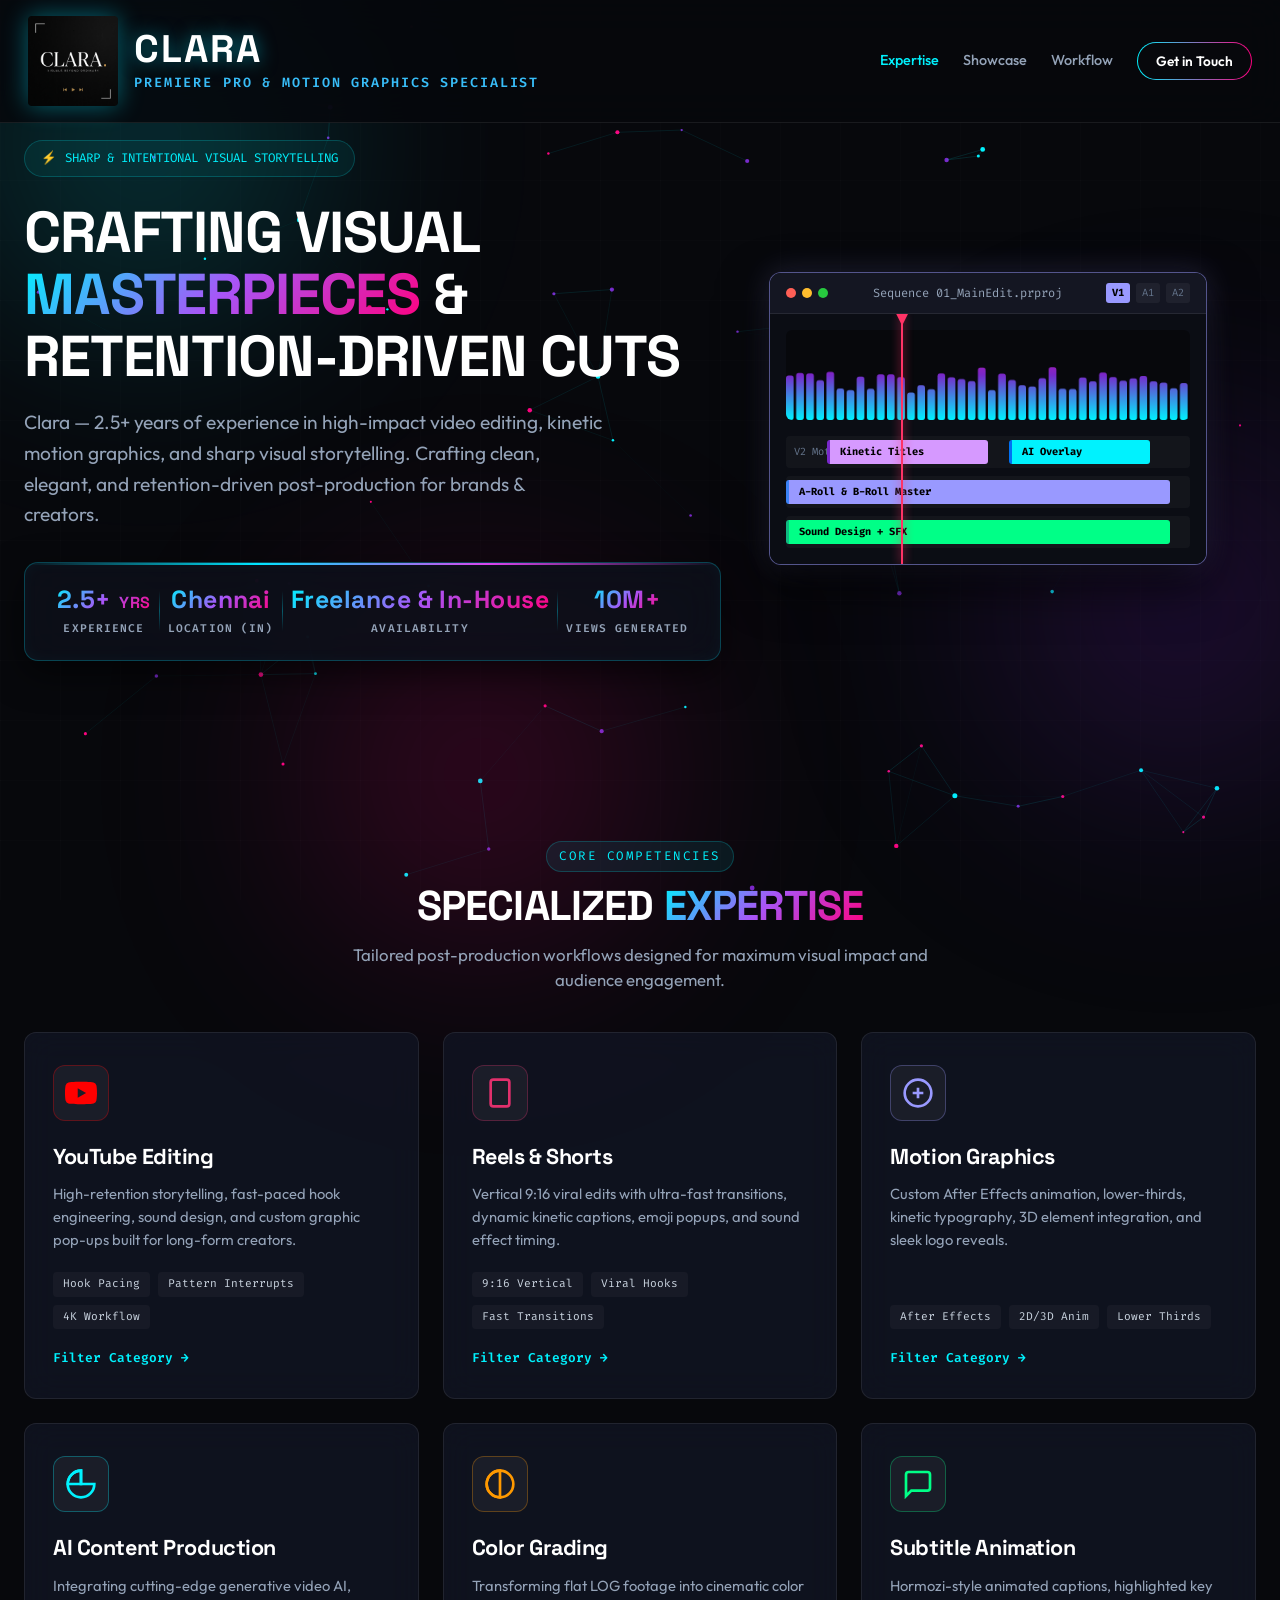
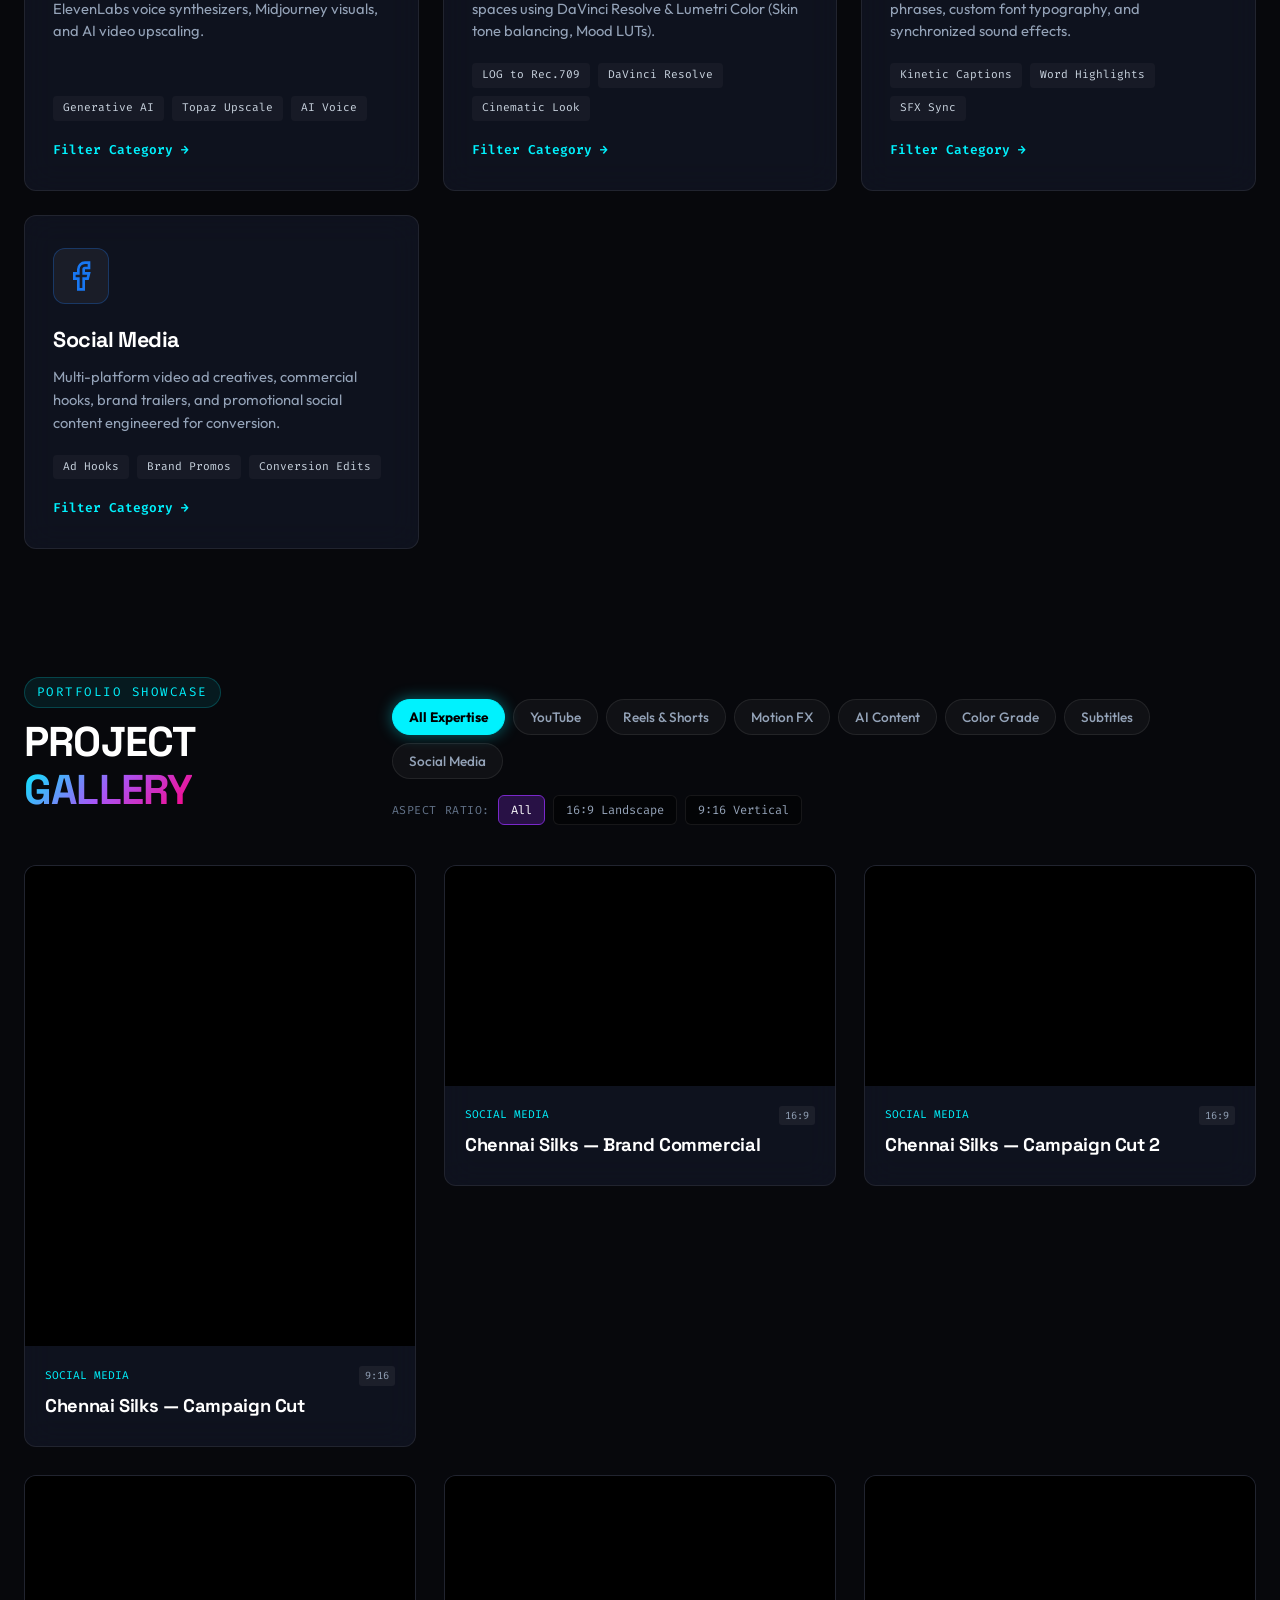
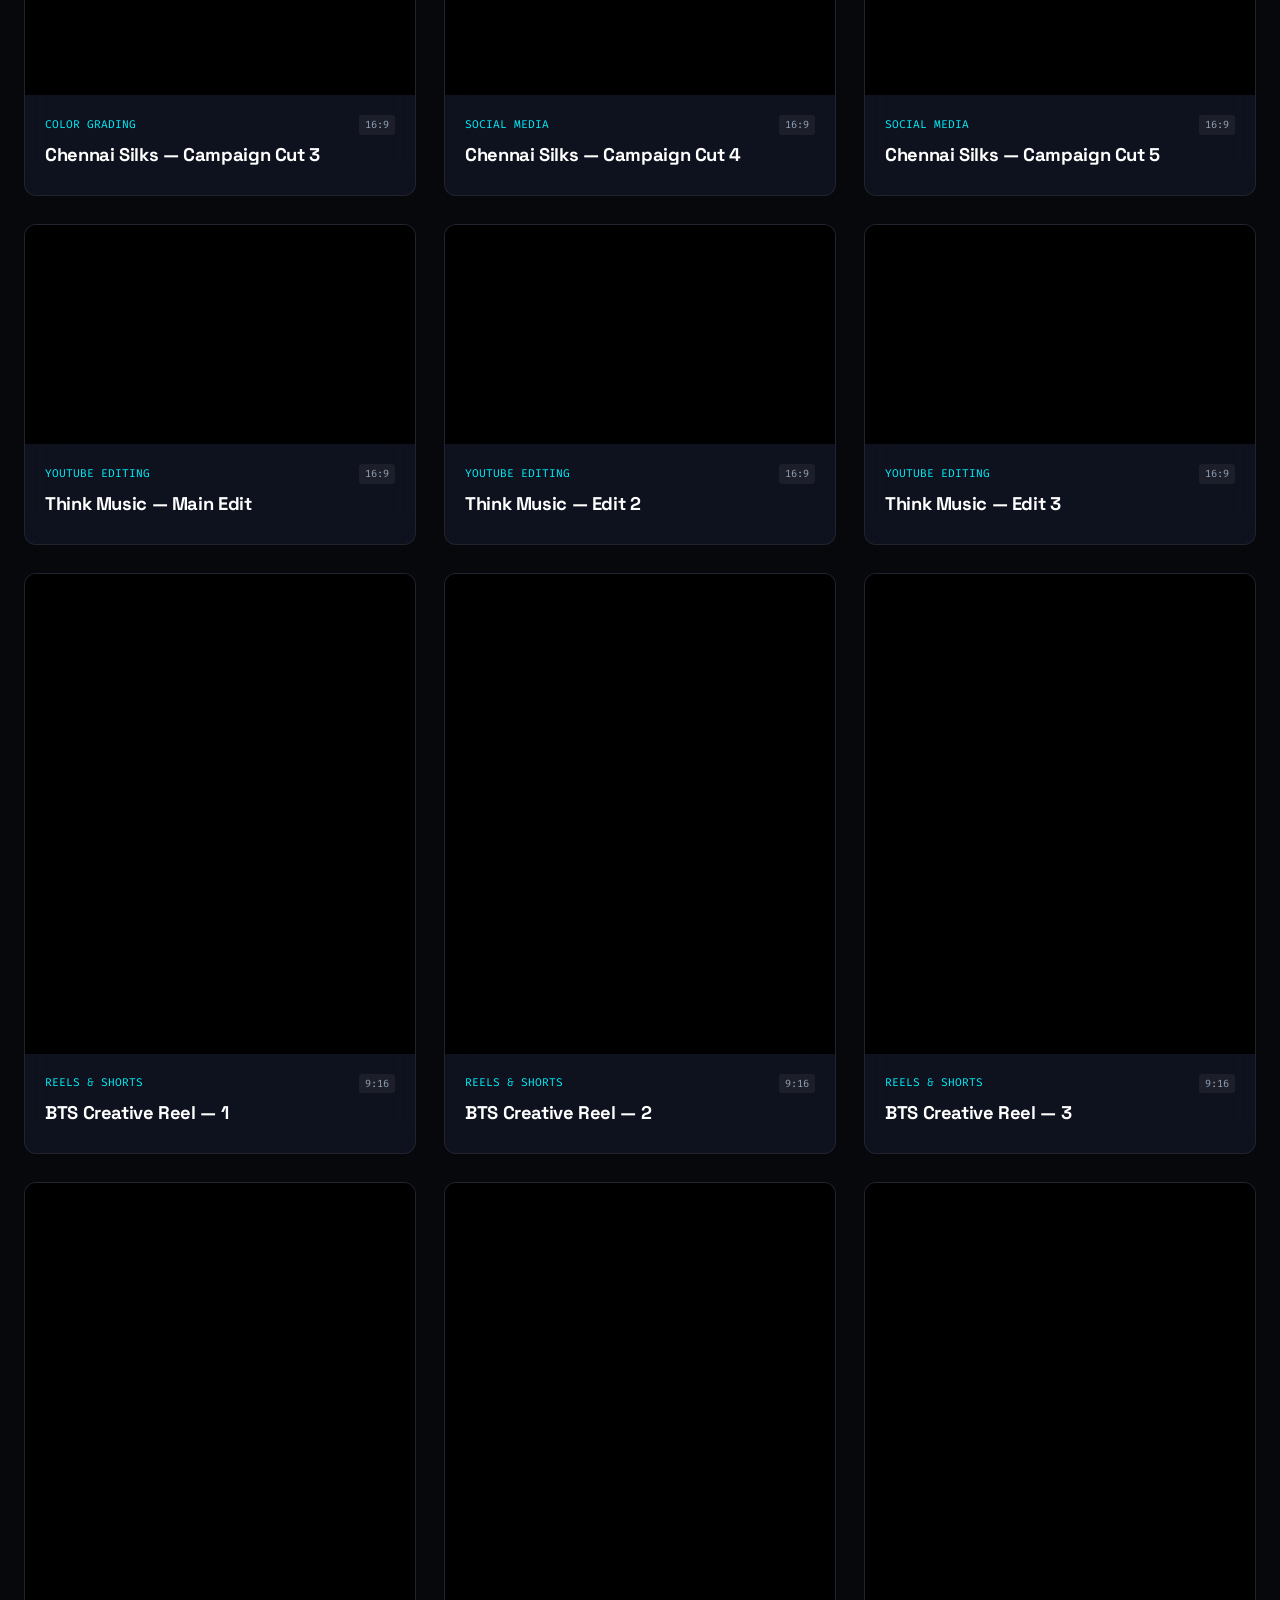
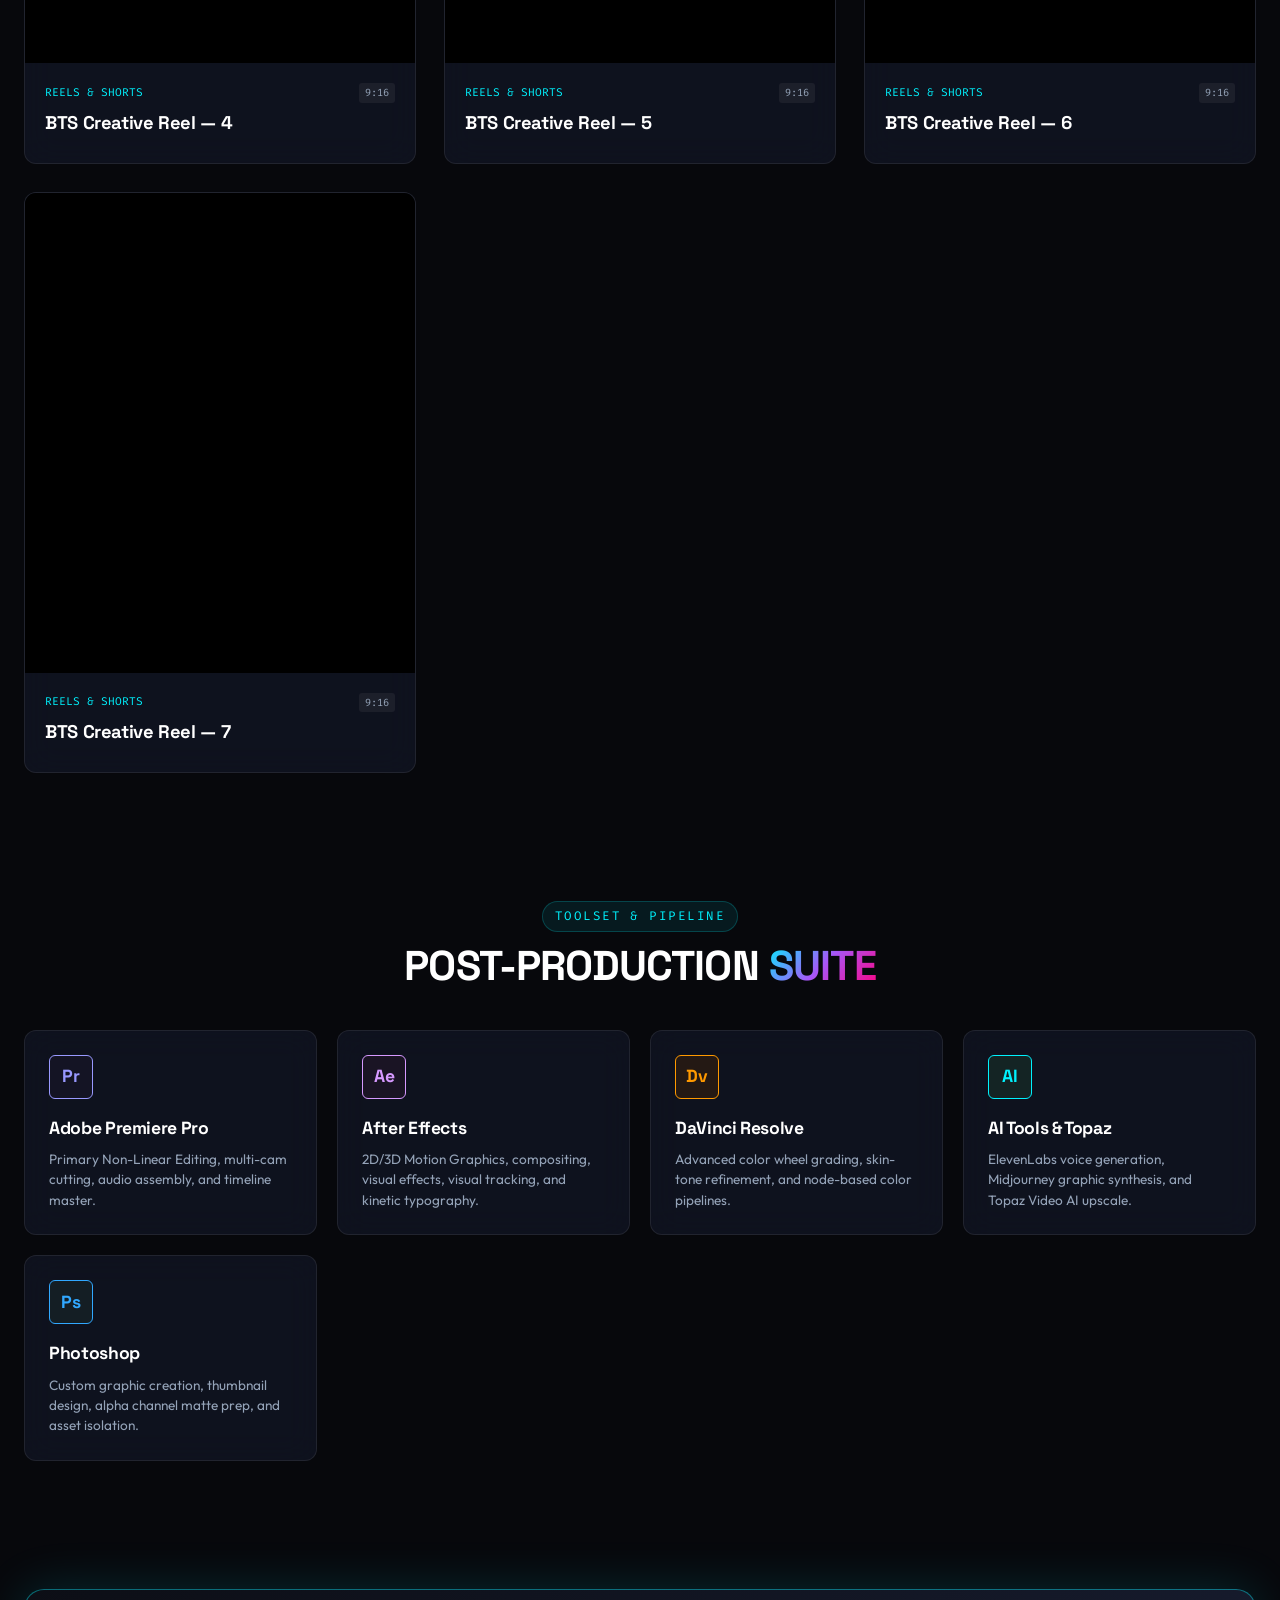
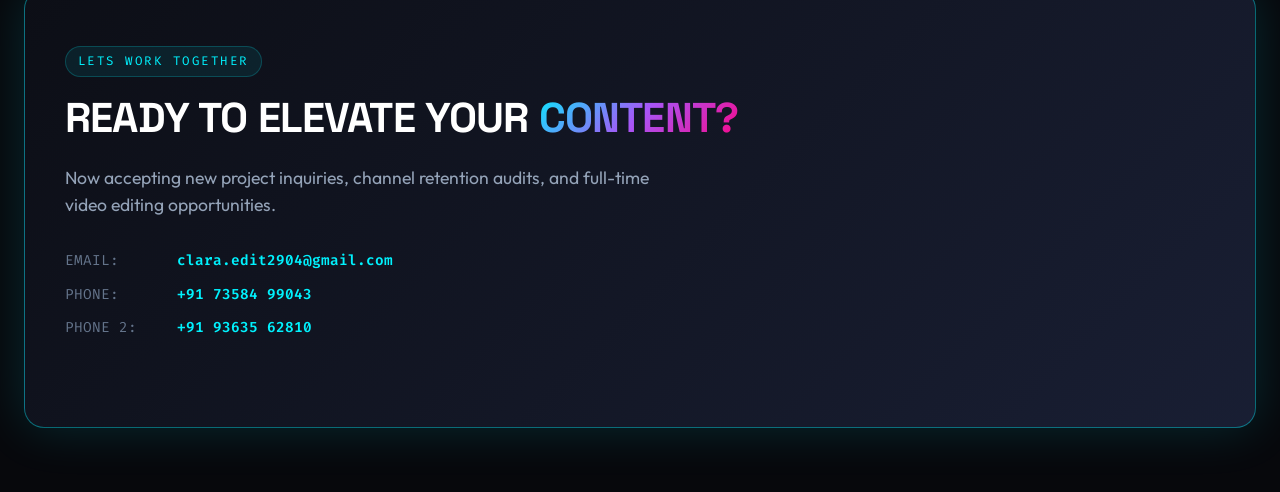
==== portfolio/index.html @ e736509b "Remove Adobe Audition card from software suite" ====
<!DOCTYPE html>
<html lang="en">
<head>
  <meta charset="UTF-8">
  <meta name="viewport" content="width=device-width, initial-scale=1.0">
  <title>Video Editor & Motion Designer Portfolio</title>
  <meta name="description" content="Professional Premiere Pro, Motion Graphics, and Content Production Portfolio. Inspired by Behance & Gravitas aesthetics.">
  
  <!-- Fonts -->
  <link rel="preconnect" href="https://fonts.googleapis.com">
  <link rel="preconnect" href="https://fonts.gstatic.com" crossorigin>
  <link href="https://fonts.googleapis.com/css2?family=Fira+Code:wght@400;500;600&family=Outfit:wght@300;400;500;600;700;800;900&family=Space+Grotesk:wght@400;500;600;700&display=swap" rel="stylesheet">
  
  <!-- Stylesheets -->
  <link rel="stylesheet" href="css/main.css">
  <link rel="stylesheet" href="css/components.css">
  <link rel="stylesheet" href="css/timeline.css">
</head>
<body class="gravitas-theme">

  <!-- Interactive Gravitas VIT Background Canvas -->
  <canvas id="gravitasCanvas"></canvas>
  <div class="cyber-grid-overlay"></div>
  <div class="ambient-glow glow-1"></div>
  <div class="ambient-glow glow-2"></div>
  <div class="ambient-glow glow-3"></div>

  <!-- Premiere Pro HUD Top Header Bar -->
  <header class="premiere-header">
    <div class="nav-container">
      <div class="brand-logo">
        <img src="clara_logo.png" alt="CLARA Logo" class="clara-logo-img" style="height:90px;width:auto;object-fit:contain;border-radius:4px;">
        <div class="brand-text">
          <span class="editor-name" id="headerName">CLARA</span>
          <span class="editor-title" id="headerTitle">PREMIERE PRO & MOTION GRAPHICS SPECIALIST</span>
        </div>
      </div>

      <nav class="main-nav">
        <a href="#expertise" class="nav-link active">Expertise</a>
        <a href="#showcase" class="nav-link">Showcase</a>
        <a href="#workflow" class="nav-link">Workflow</a>
        <a href="#contact" class="btn-neon"><span class="btn-content">Get in Touch</span></a>
      </nav>
    </div>
  </header>

  <!-- Hero Section -->
  <section class="hero-section">
    <div class="hero-container">
      <div class="hero-content">
        <div class="tagline-badge">
          <span class="badge-icon">⚡</span>
          <span id="taglineText">SHARP & INTENTIONAL VISUAL STORYTELLING</span>
        </div>
        
        <h1 class="hero-title">
          CRAFTING VISUAL <span class="gradient-text">MASTERPIECES</span> & RETENTION-DRIVEN CUTS
        </h1>
        
        <p class="hero-description" id="heroBio">
          Clara — 2.5+ years of experience in high-impact video editing, kinetic motion graphics, and sharp visual storytelling. Elegant, intentional, and high-retention post-production.
        </p>

        <!-- Quick Stats & Status HUD -->
        <div class="hero-stats-hud">
          <div class="hud-stat-item">
            <div class="hud-stat-value gradient-text" id="statExp">2.5+ <span class="unit">YRS</span></div>
            <div class="hud-stat-label">EXPERIENCE</div>
          </div>
          <div class="hud-stat-divider"></div>
          <div class="hud-stat-item">
            <div class="hud-stat-value gradient-text" id="statLocation">Chennai</div>
            <div class="hud-stat-label">LOCATION (IN)</div>
          </div>
          <div class="hud-stat-divider"></div>
          <div class="hud-stat-item">
            <div class="hud-stat-value gradient-text" id="statAvailability">Freelance & In-House</div>
            <div class="hud-stat-label">AVAILABILITY</div>
          </div>
          <div class="hud-stat-divider"></div>
          <div class="hud-stat-item">
            <div class="hud-stat-value gradient-text" id="statViews">10M+</div>
            <div class="hud-stat-label">VIEWS GENERATED</div>
          </div>
        </div>
      </div>

      <!-- Premiere Pro Audio Waveform & Timeline Visual Box -->
      <div class="hero-timeline-box">
        <div class="timeline-window">
          <div class="window-header">
            <div class="window-dots">
              <span class="dot red"></span>
              <span class="dot yellow"></span>
              <span class="dot green"></span>
            </div>
            <div class="window-title">Sequence 01_MainEdit.prproj</div>
            <div class="window-tools">
              <span class="tool-icon active">V1</span>
              <span class="tool-icon">A1</span>
              <span class="tool-icon">A2</span>
            </div>
          </div>
          <div class="timeline-viewport">
            <!-- Simulated Spectrum Audio Visualizer -->
            <canvas id="heroSpectrumCanvas" width="500" height="100"></canvas>

            <!-- Premiere Tracks Representation -->
            <div class="track-list">
              <div class="track v-track">
                <span class="track-name">V2 Motion FX</span>
                <div class="clip purple-clip" style="left: 10%; width: 40%;">Kinetic Titles</div>
                <div class="clip cyan-clip" style="left: 55%; width: 35%;">AI Overlay</div>
              </div>
              <div class="track v-track">
                <span class="track-name">V1 Main Cut</span>
                <div class="clip blue-clip" style="left: 0%; width: 95%;">A-Roll & B-Roll Master</div>
              </div>
              <div class="track a-track">
                <span class="track-name">A1 Audio Mix</span>
                <div class="clip green-clip" style="left: 0%; width: 95%;">Sound Design + SFX</div>
              </div>
            </div>

            <!-- Playhead Scrub Line -->
            <div class="timeline-playhead" id="heroPlayhead">
              <div class="playhead-head"></div>
              <div class="playhead-line"></div>
            </div>
          </div>
        </div>
      </div>
    </div>
  </section>

  <!-- Expertise Grid Section -->
  <section class="expertise-section" id="expertise">
    <div class="section-container">
      <div class="section-header text-center">
        <div class="section-tag">CORE COMPETENCIES</div>
        <h2 class="section-title">SPECIALIZED <span class="gradient-text">EXPERTISE</span></h2>
        <p class="section-subtitle">Tailored post-production workflows designed for maximum visual impact and audience engagement.</p>
      </div>

      <div class="expertise-grid">
        <!-- 1. YouTube Editing -->
        <div class="expertise-card" data-category="youtube">
          <div class="card-glow"></div>
          <div class="expertise-icon youtube-accent">
            <svg width="32" height="32" viewBox="0 0 24 24" fill="currentColor"><path d="M23.498 6.186a3.016 3.016 0 0 0-2.122-2.136C19.505 3.545 12 3.545 12 3.545s-7.505 0-9.377.505A3.017 3.017 0 0 0 .502 6.186C0 8.07 0 12 0 12s0 3.93.502 5.814a3.016 3.016 0 0 0 2.122 2.136c1.871.505 9.376.505 9.376.505s7.505 0 9.377-.505a3.015 3.015 0 0 0 2.122-2.136C24 15.93 24 12 24 12s0-3.93-.502-5.814zM9.545 15.568V8.432L15.818 12l-6.273 3.568z"/></svg>
          </div>
          <h3 class="expertise-title">YouTube Editing</h3>
          <p class="expertise-desc">High-retention storytelling, fast-paced hook engineering, sound design, and custom graphic pop-ups built for long-form creators.</p>
          <div class="expertise-tags">
            <span>Hook Pacing</span>
            <span>Pattern Interrupts</span>
            <span>4K Workflow</span>
          </div>
          <button class="expertise-filter-btn" data-filter="YouTube Editing">Filter Category &rarr;</button>
        </div>

        <!-- 2. Reels & Shorts -->
        <div class="expertise-card" data-category="reels">
          <div class="card-glow"></div>
          <div class="expertise-icon reels-accent">
            <svg width="32" height="32" viewBox="0 0 24 24" fill="none" stroke="currentColor" stroke-width="2"><rect x="5" y="2" width="14" height="20" rx="2"/><line x1="12" y1="18" x2="12.01" y2="18"/></svg>
          </div>
          <h3 class="expertise-title">Reels & Shorts</h3>
          <p class="expertise-desc">Vertical 9:16 viral edits with ultra-fast transitions, dynamic kinetic captions, emoji popups, and sound effect timing.</p>
          <div class="expertise-tags">
            <span>9:16 Vertical</span>
            <span>Viral Hooks</span>
            <span>Fast Transitions</span>
          </div>
          <button class="expertise-filter-btn" data-filter="Reels & Shorts">Filter Category &rarr;</button>
        </div>

        <!-- 3. Motion Graphics -->
        <div class="expertise-card" data-category="motion">
          <div class="card-glow"></div>
          <div class="expertise-icon motion-accent">
            <svg width="32" height="32" viewBox="0 0 24 24" fill="none" stroke="currentColor" stroke-width="2"><circle cx="12" cy="12" r="10"/><path d="M12 8v8M8 12h8"/></svg>
          </div>
          <h3 class="expertise-title">Motion Graphics</h3>
          <p class="expertise-desc">Custom After Effects animation, lower-thirds, kinetic typography, 3D element integration, and sleek logo reveals.</p>
          <div class="expertise-tags">
            <span>After Effects</span>
            <span>2D/3D Anim</span>
            <span>Lower Thirds</span>
          </div>
          <button class="expertise-filter-btn" data-filter="Motion Graphics">Filter Category &rarr;</button>
        </div>

        <!-- 4. AI Content Production -->
        <div class="expertise-card" data-category="ai">
          <div class="card-glow"></div>
          <div class="expertise-icon ai-accent">
            <svg width="32" height="32" viewBox="0 0 24 24" fill="none" stroke="currentColor" stroke-width="2"><path d="M12 2a10 10 0 1 0 10 10H12V2z"/><path d="M12 12L2.1 12a10 10 0 0 1 9.9-10v10z"/></svg>
          </div>
          <h3 class="expertise-title">AI Content Production</h3>
          <p class="expertise-desc">Integrating cutting-edge generative video AI, ElevenLabs voice synthesizers, Midjourney visuals, and AI video upscaling.</p>
          <div class="expertise-tags">
            <span>Generative AI</span>
            <span>Topaz Upscale</span>
            <span>AI Voice</span>
          </div>
          <button class="expertise-filter-btn" data-filter="AI Content Production">Filter Category &rarr;</button>
        </div>

        <!-- 5. Color Grading -->
        <div class="expertise-card" data-category="color">
          <div class="card-glow"></div>
          <div class="expertise-icon color-accent">
            <svg width="32" height="32" viewBox="0 0 24 24" fill="none" stroke="currentColor" stroke-width="2"><circle cx="12" cy="12" r="10"/><path d="M12 2a10 10 0 0 0 0 20z"/></svg>
          </div>
          <h3 class="expertise-title">Color Grading</h3>
          <p class="expertise-desc">Transforming flat LOG footage into cinematic color spaces using DaVinci Resolve & Lumetri Color (Skin tone balancing, Mood LUTs).</p>
          <div class="expertise-tags">
            <span>LOG to Rec.709</span>
            <span>DaVinci Resolve</span>
            <span>Cinematic Look</span>
          </div>
          <button class="expertise-filter-btn" data-filter="Color Grading">Filter Category &rarr;</button>
        </div>

        <!-- 6. Subtitle Animation -->
        <div class="expertise-card" data-category="subtitles">
          <div class="card-glow"></div>
          <div class="expertise-icon subtitles-accent">
            <svg width="32" height="32" viewBox="0 0 24 24" fill="none" stroke="currentColor" stroke-width="2"><path d="M21 15a2 2 0 0 1-2 2H7l-4 4V5a2 2 0 0 1 2-2h14a2 2 0 0 1 2 2z"/></svg>
          </div>
          <h3 class="expertise-title">Subtitle Animation</h3>
          <p class="expertise-desc">Hormozi-style animated captions, highlighted key phrases, custom font typography, and synchronized sound effects.</p>
          <div class="expertise-tags">
            <span>Kinetic Captions</span>
            <span>Word Highlights</span>
            <span>SFX Sync</span>
          </div>
          <button class="expertise-filter-btn" data-filter="Subtitle Animation">Filter Category &rarr;</button>
        </div>

        <!-- 7. Social Media -->
        <div class="expertise-card" data-category="social">
          <div class="card-glow"></div>
          <div class="expertise-icon social-accent">
            <svg width="32" height="32" viewBox="0 0 24 24" fill="none" stroke="currentColor" stroke-width="2"><path d="M18 2h-3a5 5 0 0 0-5 5v3H7v4h3v8h4v-8h3l1-4h-4V7a1 1 0 0 1 1-1h3z"/></svg>
          </div>
          <h3 class="expertise-title">Social Media</h3>
          <p class="expertise-desc">Multi-platform video ad creatives, commercial hooks, brand trailers, and promotional social content engineered for conversion.</p>
          <div class="expertise-tags">
            <span>Ad Hooks</span>
            <span>Brand Promos</span>
            <span>Conversion Edits</span>
          </div>
          <button class="expertise-filter-btn" data-filter="Social Media">Filter Category &rarr;</button>
        </div>
      </div>
    </div>
  </section>

  <!-- Showcase Section (Video Grid + Filter Controls) -->
  <section class="showcase-section" id="showcase">
    <div class="section-container">
      <div class="showcase-header">
        <div>
          <div class="section-tag">PORTFOLIO SHOWCASE</div>
          <h2 class="section-title">PROJECT <span class="gradient-text">GALLERY</span></h2>
        </div>

        <!-- Controls: Category Filter + Aspect Ratio Switcher -->
        <div class="showcase-controls">
          <div class="filter-pills" id="categoryFilterPills">
            <button class="pill-btn active" data-cat="All">All Expertise</button>
            <button class="pill-btn" data-cat="YouTube Editing">YouTube</button>
            <button class="pill-btn" data-cat="Reels & Shorts">Reels & Shorts</button>
            <button class="pill-btn" data-cat="Motion Graphics">Motion FX</button>
            <button class="pill-btn" data-cat="AI Content Production">AI Content</button>
            <button class="pill-btn" data-cat="Color Grading">Color Grade</button>
            <button class="pill-btn" data-cat="Subtitle Animation">Subtitles</button>
            <button class="pill-btn" data-cat="Social Media">Social Media</button>
          </div>

          <div class="ratio-switcher">
            <span class="ratio-label">ASPECT RATIO:</span>
            <button class="ratio-btn active" data-ratio="all">All</button>
            <button class="ratio-btn" data-ratio="16:9">16:9 Landscape</button>
            <button class="ratio-btn" data-ratio="9:16">9:16 Vertical</button>
          </div>
        </div>
      </div>

      <!-- Main Dynamic Project Grid -->
      <div class="project-grid" id="projectGrid">
        <!-- Javascript dynamically renders projects or empty slots here -->
      </div>
    </div>
  </section>

  <!-- Workflow & Software Stack Section -->
  <section class="workflow-section" id="workflow">
    <div class="section-container">
      <div class="section-header text-center">
        <div class="section-tag">TOOLSET & PIPELINE</div>
        <h2 class="section-title">POST-PRODUCTION <span class="gradient-text">SUITE</span></h2>
      </div>

      <div class="software-suite-grid">
        <div class="suite-card">
          <div class="suite-badge pr">Pr</div>
          <h4>Adobe Premiere Pro</h4>
          <p>Primary Non-Linear Editing, multi-cam cutting, audio assembly, and timeline master.</p>
        </div>
        <div class="suite-card">
          <div class="suite-badge ae">Ae</div>
          <h4>After Effects</h4>
          <p>2D/3D Motion Graphics, compositing, visual effects, visual tracking, and kinetic typography.</p>
        </div>
        <div class="suite-card">
          <div class="suite-badge dv">Dv</div>
          <h4>DaVinci Resolve</h4>
          <p>Advanced color wheel grading, skin-tone refinement, and node-based color pipelines.</p>
        </div>
        <div class="suite-card">
          <div class="suite-badge ai">AI</div>
          <h4>AI Tools & Topaz</h4>
          <p>ElevenLabs voice generation, Midjourney graphic synthesis, and Topaz Video AI upscale.</p>
        </div>
        <div class="suite-card">
          <div class="suite-badge ps">Ps</div>
          <h4>Photoshop</h4>
          <p>Custom graphic creation, thumbnail design, alpha channel matte prep, and asset isolation.</p>
        </div>
      </div>
    </div>
  </section>

  <!-- Contact & Footer Section -->
  <section class="contact-section" id="contact">
    <div class="section-container">
      <div class="contact-box">
        <div class="contact-content">
          <div class="section-tag">LETS WORK TOGETHER</div>
          <h2 class="contact-title">READY TO ELEVATE YOUR <span class="gradient-text">CONTENT?</span></h2>
          <p class="contact-desc">Now accepting new project inquiries, channel retention audits, and full-time video editing opportunities.</p>
          
          <div class="contact-details">
            <div class="contact-item">
              <span class="item-label">EMAIL:</span>
              <a href="mailto:clara.edit2904@gmail.com" class="item-value contact-link" id="contactEmail">clara.edit2904@gmail.com</a>
            </div>
            <div class="contact-item">
              <span class="item-label">PHONE:</span>
              <a href="tel:+917358499043" class="item-value contact-link">+91 73584 99043</a>
            </div>
            <div class="contact-item">
              <span class="item-label">PHONE 2:</span>
              <a href="tel:+919363562810" class="item-value contact-link">+91 93635 62810</a>
            </div>
          </div>
        </div>
      </div>
    </div>
  </section>

  <!-- Modal Video Player Overlay -->
  <div class="video-modal-overlay" id="videoModal">
    <div class="video-modal-container" id="videoModalContainer">
      <button class="modal-close-btn" id="closeModalBtn">&times;</button>
      
      <div class="modal-video-frame">
        <div id="modalMediaContainer">
          <!-- Video element or Embed iframe dynamically injected here -->
        </div>
      </div>
    </div>
  </div>

  <!-- Modal Add/Manage Data Overlay -->
  <div class="data-modal-overlay" id="dataModal">
    <div class="data-modal-container">
      <div class="data-modal-header">
        <h3>Manage Portfolio Content</h3>
        <button class="modal-close-btn" id="closeDataModalBtn">&times;</button>
      </div>

      <div class="data-modal-body">
        <p class="data-modal-intro">
          You can edit your content in <strong>js/portfolioData.js</strong> or paste project data below to immediately add it to your active view!
        </p>

        <form id="addProjectForm">
          <div class="form-group">
            <label>Project Title *</label>
            <input type="text" id="inputTitle" placeholder="e.g. Cinematic Tech Review - YouTube Edit" required>
          </div>

          <div class="form-row">
            <div class="form-group">
              <label>Expertise Category *</label>
              <select id="inputCategory" required>
                <option value="YouTube Editing">YouTube Editing</option>
                <option value="Reels & Shorts">Reels & Shorts</option>
                <option value="Motion Graphics">Motion Graphics</option>
                <option value="AI Content Production">AI Content Production</option>
                <option value="Color Grading">Color Grading</option>
                <option value="Subtitle Animation">Subtitle Animation</option>
                <option value="Social Media">Social Media</option>
              </select>
            </div>

            <div class="form-group">
              <label>Aspect Ratio *</label>
              <select id="inputRatio" required>
                <option value="16:9">16:9 Horizontal</option>
                <option value="9:16">9:16 Vertical</option>
              </select>
            </div>
          </div>

          <div class="form-group">
            <label>Video URL or Local MP4 Path</label>
            <input type="text" id="inputVideoUrl" placeholder="e.g. https://www.youtube.com/embed/... or ../BRAND SHOOT/CHENNAI SILKS.MP4">
          </div>

          <div class="form-group">
            <label>Thumbnail Image URL (Optional)</label>
            <input type="text" id="inputThumbUrl" placeholder="Leave blank for video frame preview">
          </div>

          <div class="form-group">
            <label>Description / Pacing Notes</label>
            <textarea id="inputDesc" rows="3" placeholder="Describe the edit style, retention techniques, or color grade details..."></textarea>
          </div>

          <div class="form-group">
            <label>Software Used (comma separated)</label>
            <input type="text" id="inputTools" placeholder="Premiere Pro, After Effects, DaVinci Resolve">
          </div>

          <div class="data-modal-actions">
            <button type="submit" class="btn-primary-neon">Add Project to Showcase</button>
          </div>
        </form>
      </div>
    </div>
  </section>

  <!-- Scripts -->
  <script src="js/background-gravitas.js?v=4"></script>
  <script src="js/portfolioData.js?v=4"></script>
  <script src="js/visualizer.js?v=4"></script>
  <script src="js/app.js?v=4"></script>
</body>
</html>
---- portfolio/css/main.css ----
/* ==========================================================================
   MAIN DESIGN SYSTEM & GRAVITAS VIT THEME TOKENS - OPTIMIZED FOR FAST PERFORMANCE
   ========================================================================== */

:root {
  /* Color Palette - Dark Cyber & Premiere Pro Accents */
  --bg-dark: #07080c;
  --bg-surface: #0d0f17;
  --bg-card: rgba(18, 22, 36, 0.75);
  --bg-card-hover: rgba(26, 32, 54, 0.9);
  --bg-input: rgba(15, 19, 32, 0.95);
  
  --border-subtle: rgba(255, 255, 255, 0.08);
  --border-glow: rgba(0, 242, 254, 0.4);
  --border-pr: rgba(153, 153, 255, 0.5);

  /* Neon Accents inspired by Gravitas Tech Fest */
  --cyan-neon: #00f2fe;
  --violet-neon: #7928ca;
  --magenta-neon: #ff007f;
  --blue-neon: #0070f3;
  --green-neon: #00ff87;

  /* Premiere Pro Brand Colors */
  --pr-brand: #9999ff;
  --pr-bg: #141424;

  /* Typography */
  --font-main: 'Outfit', -apple-system, BlinkMacSystemFont, sans-serif;
  --font-mono: 'Fira Code', monospace;
  --font-heading: 'Space Grotesk', sans-serif;

  /* Spacing & Fast Transitions */
  --radius-sm: 6px;
  --radius-md: 12px;
  --radius-lg: 20px;
  --radius-full: 9999px;
  --transition-fast: 0.15s cubic-bezier(0.16, 1, 0.3, 1);
  --transition-smooth: 0.25s cubic-bezier(0.16, 1, 0.3, 1);
}

/* Reset & Performance Rules */
*, *::before, *::after {
  box-sizing: border-box;
  margin: 0;
  padding: 0;
}

html {
  scroll-behavior: smooth;
  color-scheme: dark;
  text-rendering: optimizeSpeed;
}

body.gravitas-theme {
  background-color: var(--bg-dark);
  color: #e2e8f0;
  font-family: var(--font-main);
  overflow-x: hidden;
  position: relative;
  min-height: 100vh;
  line-height: 1.5;
  -webkit-font-smoothing: antialiased;
}

/* Hardware Accelerated Background Canvas */
#gravitasCanvas {
  position: fixed;
  top: 0;
  left: 0;
  width: 100vw;
  height: 100vh;
  z-index: -3;
  pointer-events: none;
  transform: translateZ(0);
  will-change: transform;
}

/* Cyber Perspective Grid Overlay */
.cyber-grid-overlay {
  position: fixed;
  top: 0;
  left: 0;
  width: 100vw;
  height: 100vh;
  background-image: 
    linear-gradient(to right, rgba(255, 255, 255, 0.02) 1px, transparent 1px),
    linear-gradient(to bottom, rgba(255, 255, 255, 0.02) 1px, transparent 1px);
  background-size: 60px 60px;
  z-index: -2;
  pointer-events: none;
  opacity: 0.7;
}

/* Hardware Accelerated Ambient Glowing Orbs */
.ambient-glow {
  position: fixed;
  border-radius: 50%;
  filter: blur(120px);
  z-index: -1;
  pointer-events: none;
  opacity: 0.35;
  transform: translateZ(0);
  will-change: transform, opacity;
  animation: fastPulseGlow 10s infinite alternate ease-in-out;
}

.glow-1 {
  width: 450px;
  height: 450px;
  background: radial-gradient(circle, var(--cyan-neon), transparent 70%);
  top: -80px;
  left: -80px;
}

.glow-2 {
  width: 500px;
  height: 500px;
  background: radial-gradient(circle, var(--violet-neon), transparent 70%);
  top: 40%;
  right: -150px;
  animation-delay: -3s;
}

.glow-3 {
  width: 450px;
  height: 450px;
  background: radial-gradient(circle, var(--magenta-neon), transparent 70%);
  bottom: -100px;
  left: 20%;
  animation-delay: -6s;
}

@keyframes fastPulseGlow {
  0% { transform: scale(1) translate3d(0, 0, 0); opacity: 0.25; }
  50% { transform: scale(1.1) translate3d(20px, -15px, 0); opacity: 0.45; }
  100% { transform: scale(0.95) translate3d(-15px, 25px, 0); opacity: 0.3; }
}

/* Typography & Gradient Utilities */
h1, h2, h3, h4 {
  font-family: var(--font-heading);
  letter-spacing: -0.02em;
  color: #ffffff;
}

.gradient-text {
  background: linear-gradient(135deg, var(--cyan-neon) 0%, #a855f7 50%, var(--magenta-neon) 100%);
  -webkit-background-clip: text;
  -webkit-text-fill-color: transparent;
  display: inline-block;
}

.section-container {
  max-width: 1280px;
  margin: 0 auto;
  padding: 64px 24px;
  position: relative;
  z-index: 1;
  contain: content;
}

.section-header {
  margin-bottom: 40px;
}

.section-header.text-center {
  text-align: center;
}

.section-tag {
  font-family: var(--font-mono);
  font-size: 0.78rem;
  letter-spacing: 0.2em;
  color: var(--cyan-neon);
  text-transform: uppercase;
  margin-bottom: 10px;
  display: inline-block;
  background: rgba(0, 242, 254, 0.08);
  padding: 5px 12px;
  border-radius: var(--radius-full);
  border: 1px solid rgba(0, 242, 254, 0.2);
}

.section-title {
  font-size: 2.6rem;
  font-weight: 800;
  line-height: 1.15;
  margin-bottom: 12px;
}

.section-subtitle {
  font-size: 1.05rem;
  color: #94a3b8;
  max-width: 600px;
  margin: 0 auto;
}

/* Fast Interactive Buttons */
.btn-primary-neon {
  display: inline-flex;
  align-items: center;
  gap: 10px;
  background: linear-gradient(135deg, var(--cyan-neon), var(--blue-neon));
  color: #000;
  font-family: var(--font-heading);
  font-weight: 700;
  font-size: 0.95rem;
  padding: 12px 26px;
  border-radius: var(--radius-md);
  text-decoration: none;
  border: none;
  cursor: pointer;
  box-shadow: 0 0 20px rgba(0, 242, 254, 0.35);
  transition: var(--transition-fast);
  transform: translateZ(0);
}

.btn-primary-neon:hover {
  transform: translateY(-2px) translateZ(0);
  box-shadow: 0 0 30px rgba(0, 242, 254, 0.6);
  background: linear-gradient(135deg, #00f2fe, #7928ca);
  color: #fff;
}

.btn-glass {
  display: inline-flex;
  align-items: center;
  gap: 10px;
  background: rgba(255, 255, 255, 0.06);
  backdrop-filter: blur(10px);
  color: #fff;
  font-family: var(--font-heading);
  font-weight: 600;
  font-size: 0.95rem;
  padding: 12px 22px;
  border-radius: var(--radius-md);
  border: 1px solid var(--border-subtle);
  cursor: pointer;
  transition: var(--transition-fast);
}

.btn-glass:hover {
  background: rgba(255, 255, 255, 0.14);
  border-color: var(--cyan-neon);
  transform: translateY(-2px);
}

.btn-neon {
  text-decoration: none;
  display: inline-block;
  padding: 1px;
  border-radius: var(--radius-full);
  background: linear-gradient(90deg, var(--cyan-neon), var(--magenta-neon));
}

.btn-neon .btn-content {
  display: block;
  background: var(--bg-dark);
  color: #fff;
  padding: 8px 18px;
  border-radius: var(--radius-full);
  font-weight: 600;
  font-size: 0.85rem;
  transition: var(--transition-fast);
}

.btn-neon:hover .btn-content {
  background: transparent;
  color: #000;
  font-weight: 700;
}
---- portfolio/css/components.css ----
/* ==========================================================================
   HEADER & TOP HUD NAVBAR
   ========================================================================== */

.premiere-header {
  position: fixed;
  top: 0;
  left: 0;
  width: 100%;
  z-index: 100;
  background: rgba(7, 8, 12, 0.85);
  backdrop-filter: blur(20px);
  border-bottom: 1px solid var(--border-subtle);
}

.nav-container {
  max-width: 1440px;
  margin: 0 auto;
  padding: 16px 28px;
  display: flex;
  align-items: center;
  justify-content: space-between;
}

.brand-logo {
  display: flex;
  align-items: center;
  gap: 16px;
}

.pr-icon {
  width: 44px;
  height: 44px;
  background: var(--pr-bg);
  border: 1.5px solid var(--pr-brand);
  color: var(--pr-brand);
  font-family: var(--font-heading);
  font-weight: 800;
  font-size: 1.3rem;
  display: flex;
  align-items: center;
  justify-content: center;
  border-radius: var(--radius-sm);
  box-shadow: 0 0 16px rgba(153, 153, 255, 0.4);
}

.brand-text {
  display: flex;
  flex-direction: column;
}

.editor-name {
  font-family: var(--font-heading);
  font-weight: 900;
  font-size: 2.4rem;
  letter-spacing: 0.05em;
  color: #ffffff;
  text-shadow: 0 0 18px rgba(0, 229, 255, 0.5);
  line-height: 1.05;
}

.editor-title {
  font-family: var(--font-mono);
  font-size: 0.84rem;
  font-weight: 600;
  color: #38bdf8;
  letter-spacing: 0.14em;
  margin-top: 3px;
}

.main-nav {
  display: flex;
  align-items: center;
  gap: 24px;
}

.nav-link {
  color: #94a3b8;
  text-decoration: none;
  font-weight: 500;
  font-size: 0.9rem;
  transition: var(--transition-fast);
}

.nav-link:hover, .nav-link.active {
  color: var(--cyan-neon);
}

/* ==========================================================================
   HERO SECTION & QUICK STATS HUD
   ========================================================================== */

.hero-section {
  padding-top: 140px;
  padding-bottom: 80px;
  position: relative;
}

.hero-container {
  max-width: 1380px;
  margin: 0 auto;
  padding: 0 24px;
  display: grid;
  grid-template-columns: 1.1fr 0.9fr;
  gap: 48px;
  align-items: center;
}

.tagline-badge {
  display: inline-flex;
  align-items: center;
  gap: 8px;
  font-family: var(--font-mono);
  font-size: 0.78rem;
  color: var(--cyan-neon);
  background: rgba(0, 242, 254, 0.06);
  padding: 8px 16px;
  border-radius: var(--radius-full);
  border: 1px solid rgba(0, 242, 254, 0.2);
  margin-bottom: 24px;
}

.hero-title {
  font-size: 3.6rem;
  font-weight: 900;
  line-height: 1.08;
  margin-bottom: 20px;
}

.hero-description {
  font-size: 1.2rem;
  color: #94a3b8;
  line-height: 1.6;
  margin-bottom: 32px;
  max-width: 580px;
}

.hero-stats-hud {
  display: grid;
  grid-template-columns: 1fr auto 1fr auto 1fr auto 1fr;
  align-items: center;
  background: rgba(13, 16, 26, 0.85);
  backdrop-filter: blur(20px);
  border: 1px solid rgba(0, 229, 255, 0.25);
  border-radius: 14px;
  padding: 22px 24px;
  margin-bottom: 36px;
  box-shadow: 0 12px 35px rgba(0, 0, 0, 0.6), inset 0 0 15px rgba(0, 229, 255, 0.04);
  position: relative;
  overflow: hidden;
  transition: border-color 0.3s ease, box-shadow 0.3s ease;
}

.hero-stats-hud::before {
  content: '';
  position: absolute;
  top: 0;
  left: 0;
  right: 0;
  height: 2px;
  background: linear-gradient(90deg, transparent, #00e5ff, #d946ef, transparent);
}

.hero-stats-hud:hover {
  border-color: rgba(0, 229, 255, 0.45);
  box-shadow: 0 16px 40px rgba(0, 0, 0, 0.7), inset 0 0 25px rgba(0, 229, 255, 0.08);
}

.hud-stat-item {
  display: flex;
  flex-direction: column;
  align-items: center;
  justify-content: center;
  padding: 0 8px;
}

.hud-stat-value {
  font-size: 1.55rem;
  font-weight: 800;
  font-family: var(--font-heading);
  letter-spacing: 0.02em;
  line-height: 1.2;
  white-space: nowrap;
}

.hud-stat-value .unit {
  font-size: 1rem;
  font-weight: 700;
  color: #38bdf8;
  margin-left: 2px;
}

.hud-stat-label {
  font-size: 0.7rem;
  font-weight: 600;
  color: #94a3b8;
  margin-top: 6px;
  font-family: var(--font-mono);
  letter-spacing: 0.1em;
  text-transform: uppercase;
  white-space: nowrap;
}

.hud-stat-divider {
  width: 1px;
  height: 40px;
  background: linear-gradient(180deg, transparent, rgba(0, 229, 255, 0.35), transparent);
}

.hero-actions {
  display: flex;
  align-items: center;
  gap: 16px;
}

/* ==========================================================================
   EXPERTISE GRID
   ========================================================================== */

.expertise-grid {
  display: grid;
  grid-template-columns: repeat(auto-fit, minmax(320px, 1fr));
  gap: 24px;
}

.expertise-card {
  position: relative;
  background: var(--bg-card);
  backdrop-filter: blur(16px);
  border: 1px solid var(--border-subtle);
  border-radius: var(--radius-md);
  padding: 32px 28px;
  transition: var(--transition-smooth);
  overflow: hidden;
  display: flex;
  flex-direction: column;
}

.expertise-card:hover {
  transform: translateY(-6px);
  border-color: var(--cyan-neon);
  box-shadow: 0 16px 40px rgba(0, 242, 254, 0.15);
  background: var(--bg-card-hover);
}

.card-glow {
  position: absolute;
  top: 0;
  left: 0;
  width: 100%;
  height: 2px;
  background: linear-gradient(90deg, transparent, var(--cyan-neon), transparent);
  opacity: 0;
  transition: var(--transition-fast);
}

.expertise-card:hover .card-glow {
  opacity: 1;
}

.expertise-icon {
  width: 56px;
  height: 56px;
  border-radius: var(--radius-md);
  display: flex;
  align-items: center;
  justify-content: center;
  margin-bottom: 20px;
  background: rgba(255, 255, 255, 0.05);
  border: 1px solid rgba(255, 255, 255, 0.08);
}

.youtube-accent { color: #ff0000; border-color: rgba(255,0,0,0.3); }
.reels-accent { color: #e1306c; border-color: rgba(225,48,108,0.3); }
.motion-accent { color: #9999ff; border-color: rgba(153,153,255,0.3); }
.ai-accent { color: #00f2fe; border-color: rgba(0,242,254,0.3); }
.color-accent { color: #ff9900; border-color: rgba(255,153,0,0.3); }
.subtitles-accent { color: #00ff87; border-color: rgba(0,255,135,0.3); }
.social-accent { color: #1877f2; border-color: rgba(24,119,242,0.3); }

.expertise-title {
  font-size: 1.35rem;
  font-weight: 700;
  margin-bottom: 10px;
}

.expertise-desc {
  font-size: 0.92rem;
  color: #94a3b8;
  line-height: 1.55;
  margin-bottom: 20px;
  flex: 1;
}

.expertise-tags {
  display: flex;
  flex-wrap: wrap;
  gap: 8px;
  margin-bottom: 20px;
}

.expertise-tags span {
  font-family: var(--font-mono);
  font-size: 0.7rem;
  background: rgba(255, 255, 255, 0.04);
  padding: 4px 10px;
  border-radius: 4px;
  color: #cbd5e1;
}

.expertise-filter-btn {
  background: transparent;
  border: none;
  color: var(--cyan-neon);
  font-family: var(--font-mono);
  font-size: 0.8rem;
  font-weight: 600;
  cursor: pointer;
  text-align: left;
  padding: 0;
  transition: var(--transition-fast);
}

.expertise-filter-btn:hover {
  letter-spacing: 0.05em;
  color: #fff;
}

/* ==========================================================================
   SHOWCASE SECTION & ASPECT RATIO PROJECT GRID
   ========================================================================== */

.showcase-header {
  display: flex;
  flex-direction: column;
  gap: 24px;
  margin-bottom: 40px;
}

@media (min-width: 1024px) {
  .showcase-header {
    flex-direction: row;
    align-items: flex-end;
    justify-content: space-between;
  }
}

.showcase-controls {
  display: flex;
  flex-direction: column;
  gap: 16px;
}

.filter-pills {
  display: flex;
  flex-wrap: wrap;
  gap: 8px;
}

.pill-btn {
  background: rgba(255, 255, 255, 0.04);
  border: 1px solid var(--border-subtle);
  color: #94a3b8;
  font-family: var(--font-main);
  font-size: 0.85rem;
  font-weight: 500;
  padding: 8px 16px;
  border-radius: var(--radius-full);
  cursor: pointer;
  transition: var(--transition-fast);
}

.pill-btn:hover {
  color: #fff;
  border-color: rgba(255, 255, 255, 0.2);
}

.pill-btn.active {
  background: var(--cyan-neon);
  color: #000;
  font-weight: 700;
  border-color: var(--cyan-neon);
  box-shadow: 0 0 15px rgba(0, 242, 254, 0.4);
}

.ratio-switcher {
  display: flex;
  align-items: center;
  gap: 8px;
}

.ratio-label {
  font-family: var(--font-mono);
  font-size: 0.72rem;
  color: #64748b;
  letter-spacing: 0.05em;
}

.ratio-btn {
  background: rgba(0, 0, 0, 0.5);
  border: 1px solid var(--border-subtle);
  color: #94a3b8;
  font-family: var(--font-mono);
  font-size: 0.75rem;
  padding: 6px 12px;
  border-radius: var(--radius-sm);
  cursor: pointer;
  transition: var(--transition-fast);
}

.ratio-btn.active {
  border-color: var(--violet-neon);
  color: #fff;
  background: rgba(121, 40, 202, 0.3);
}

/* Project Cards Layout Grid */
.project-grid {
  display: grid;
  grid-template-columns: repeat(auto-fill, minmax(320px, 1fr));
  gap: 28px;
  align-items: start;
}

.project-card {
  background: var(--bg-card);
  backdrop-filter: blur(16px);
  border: 1px solid var(--border-subtle);
  border-radius: var(--radius-md);
  overflow: hidden;
  transition: var(--transition-smooth);
  cursor: pointer;
}

.project-card:hover {
  transform: translateY(-6px);
  border-color: var(--cyan-neon);
  box-shadow: 0 12px 30px rgba(0, 242, 254, 0.2);
}

.project-card.ratio-16-9 .card-thumb-frame {
  aspect-ratio: 16 / 9;
}

.project-card.ratio-9-16 .card-thumb-frame {
  aspect-ratio: 9 / 16;
  max-height: 480px;
}

.card-thumb-frame {
  width: 100%;
  position: relative;
  background: #000;
  overflow: hidden;
  display: flex;
  align-items: center;
  justify-content: center;
}

.card-thumb-media {
  width: 100%;
  height: 100%;
  object-fit: cover;
  transition: transform 0.5s ease;
}

.project-card:hover .card-thumb-media {
  transform: scale(1.05);
}

/* Empty Placeholder Card Styling */
.empty-card-state {
  width: 100%;
  height: 100%;
  min-height: 200px;
  display: flex;
  flex-direction: column;
  align-items: center;
  justify-content: center;
  gap: 12px;
  background: repeating-linear-gradient(
    45deg,
    rgba(255, 255, 255, 0.02),
    rgba(255, 255, 255, 0.02) 10px,
    rgba(0, 0, 0, 0.3) 10px,
    rgba(0, 0, 0, 0.3) 20px
  );
  color: #64748b;
  border: 2px dashed rgba(255, 255, 255, 0.1);
  padding: 24px;
  text-align: center;
}

.empty-icon {
  width: 48px;
  height: 48px;
  border-radius: 50%;
  background: rgba(255, 255, 255, 0.05);
  display: flex;
  align-items: center;
  justify-content: center;
  color: var(--cyan-neon);
}

.empty-text {
  font-family: var(--font-mono);
  font-size: 0.8rem;
}

.card-play-overlay {
  position: absolute;
  top: 0;
  left: 0;
  width: 100%;
  height: 100%;
  background: rgba(0, 0, 0, 0.35);
  display: flex;
  align-items: center;
  justify-content: center;
  opacity: 0;
  transition: opacity 0.3s ease;
}

.project-card:hover .card-play-overlay {
  opacity: 1;
}

.play-circle {
  width: 56px;
  height: 56px;
  border-radius: 50%;
  background: rgba(0, 242, 254, 0.9);
  color: #000;
  display: flex;
  align-items: center;
  justify-content: center;
  box-shadow: 0 0 25px rgba(0, 242, 254, 0.8);
  transform: scale(0.8);
  transition: transform 0.3s ease;
}

.project-card:hover .play-circle {
  transform: scale(1);
}

.card-content-drawer {
  padding: 20px;
}

.card-meta-top {
  display: flex;
  align-items: center;
  justify-content: space-between;
  margin-bottom: 8px;
}

.card-cat-badge {
  font-family: var(--font-mono);
  font-size: 0.7rem;
  color: var(--cyan-neon);
  text-transform: uppercase;
}

.card-ratio-badge {
  font-family: var(--font-mono);
  font-size: 0.65rem;
  background: rgba(255, 255, 255, 0.06);
  padding: 2px 6px;
  border-radius: 3px;
  color: #94a3b8;
}

.card-project-title {
  font-size: 1.15rem;
  font-weight: 700;
  line-height: 1.3;
  margin-bottom: 8px;
}

.card-project-desc {
  font-size: 0.85rem;
  color: #94a3b8;
  display: -webkit-box;
  -webkit-line-clamp: 2;
  -webkit-box-orient: vertical;
  overflow: hidden;
  margin-bottom: 14px;
}

.card-tools-row {
  display: flex;
  gap: 6px;
  flex-wrap: wrap;
}

.card-tool-tag {
  font-family: var(--font-mono);
  font-size: 0.65rem;
  background: rgba(153, 153, 255, 0.1);
  color: var(--pr-brand);
  padding: 3px 8px;
  border-radius: 4px;
}

/* ==========================================================================
   SOFTWARE SUITE & WORKFLOW GRID
   ========================================================================== */

.software-suite-grid {
  display: grid;
  grid-template-columns: repeat(auto-fit, minmax(260px, 1fr));
  gap: 20px;
}

.suite-card {
  background: var(--bg-card);
  backdrop-filter: blur(16px);
  border: 1px solid var(--border-subtle);
  border-radius: var(--radius-md);
  padding: 24px;
  transition: var(--transition-fast);
}

.suite-card:hover {
  transform: translateY(-4px);
  border-color: rgba(255, 255, 255, 0.2);
}

.suite-badge {
  width: 44px;
  height: 44px;
  border-radius: var(--radius-sm);
  display: flex;
  align-items: center;
  justify-content: center;
  font-family: var(--font-heading);
  font-weight: 800;
  font-size: 1.1rem;
  margin-bottom: 16px;
}

.suite-badge.pr { background: #141424; border: 1.5px solid #9999ff; color: #9999ff; }
.suite-badge.ae { background: #1a1424; border: 1.5px solid #d699ff; color: #d699ff; }
.suite-badge.dv { background: #241914; border: 1.5px solid #ff9900; color: #ff9900; }
.suite-badge.ai { background: #142424; border: 1.5px solid #00f2fe; color: #00f2fe; }
.suite-badge.au { background: #142419; border: 1.5px solid #00ff87; color: #00ff87; }
.suite-badge.ps { background: #141e24; border: 1.5px solid #31a8ff; color: #31a8ff; }

.suite-card h4 {
  font-size: 1.1rem;
  margin-bottom: 8px;
}

.suite-card p {
  font-size: 0.85rem;
  color: #94a3b8;
  line-height: 1.5;
}

/* ==========================================================================
   CONTACT SECTION & FOOTER
   ========================================================================== */

.contact-box {
  background: linear-gradient(135deg, rgba(13, 15, 23, 0.95), rgba(26, 32, 54, 0.95));
  border: 1px solid var(--border-glow);
  border-radius: var(--radius-lg);
  padding: 56px 40px;
  box-shadow: 0 0 50px rgba(0, 242, 254, 0.15);
  position: relative;
  overflow: hidden;
}

.contact-title {
  font-size: 2.6rem;
  font-weight: 900;
  margin-bottom: 16px;
}

.contact-desc {
  font-size: 1.1rem;
  color: #94a3b8;
  margin-bottom: 32px;
  max-width: 600px;
}

.contact-details {
  display: flex;
  flex-direction: column;
  gap: 12px;
  margin-bottom: 32px;
}

.contact-item {
  display: flex;
  align-items: center;
  gap: 12px;
  font-family: var(--font-mono);
  font-size: 0.9rem;
}

.item-label { color: #64748b; width: 100px; }
.item-value { color: var(--cyan-neon); font-weight: 600; }

.footer-bar {
  background: rgba(7, 8, 12, 0.95);
  border-top: 1px solid var(--border-subtle);
  padding: 24px 0;
}

.footer-container {
  max-width: 1380px;
  margin: 0 auto;
  padding: 0 24px;
  display: flex;
  align-items: center;
  justify-content: space-between;
  font-family: var(--font-mono);
  font-size: 0.8rem;
  color: #64748b;
}

.footer-left {
  display: flex;
  align-items: center;
  gap: 10px;
}

.pr-icon-sm {
  background: var(--pr-bg);
  border: 1px solid var(--pr-brand);
  color: var(--pr-brand);
  padding: 2px 6px;
  border-radius: 3px;
  font-weight: 800;
}

/* ==========================================================================
   MODALS (VIDEO PLAYER & DATA MANAGING)
   ========================================================================== */

.video-modal-overlay, .data-modal-overlay {
  position: fixed;
  top: 0;
  left: 0;
  width: 100vw;
  height: 100vh;
  background: rgba(0, 0, 0, 0.85);
  backdrop-filter: blur(20px);
  z-index: 200;
  display: flex;
  align-items: center;
  justify-content: center;
  opacity: 0;
  pointer-events: none;
  transition: opacity 0.3s ease;
  padding: 20px;
}

.video-modal-overlay.active, .data-modal-overlay.active {
  opacity: 1;
  pointer-events: auto;
}

.video-modal-container {
  background: #000000;
  border: 1px solid var(--border-glow);
  border-radius: var(--radius-lg);
  max-width: 960px;
  width: 90vw;
  overflow: hidden;
  position: relative;
  box-shadow: 0 0 60px rgba(0, 242, 254, 0.4);
  transition: max-width 0.3s ease;
}

.video-modal-container.vertical-modal {
  max-width: 440px;
}

.modal-close-btn {
  position: absolute;
  top: 16px;
  right: 20px;
  background: rgba(0, 0, 0, 0.7);
  border: 1px solid rgba(255, 255, 255, 0.3);
  color: #fff;
  font-size: 1.8rem;
  width: 40px;
  height: 40px;
  border-radius: 50%;
  cursor: pointer;
  z-index: 20;
  display: flex;
  align-items: center;
  justify-content: center;
  line-height: 1;
  transition: transform 0.2s ease, background 0.2s ease;
}

.modal-close-btn:hover {
  transform: scale(1.1);
  background: rgba(0, 229, 255, 0.4);
}

.modal-video-frame {
  width: 100%;
  background: #000;
  display: flex;
  align-items: center;
  justify-content: center;
  position: relative;
}

#modalMediaContainer {
  width: 100%;
  height: 100%;
  display: flex;
  align-items: center;
  justify-content: center;
}

.modal-video-frame video, .modal-video-frame iframe {
  width: 100%;
  height: auto;
  max-height: 85vh;
  border: none;
  display: block;
  object-fit: contain;
}

.modal-details-drawer {
  padding: 28px;
}

.modal-badge-group {
  display: flex;
  gap: 8px;
  margin-bottom: 10px;
}

.modal-badge {
  font-family: var(--font-mono);
  font-size: 0.72rem;
  background: var(--cyan-neon);
  color: #000;
  padding: 3px 10px;
  border-radius: var(--radius-full);
  font-weight: 700;
}

.modal-badge.outline {
  background: transparent;
  border: 1px solid var(--border-subtle);
  color: #94a3b8;
}

.modal-project-title {
  font-size: 1.6rem;
  margin-bottom: 10px;
}

.modal-project-desc {
  font-size: 0.95rem;
  color: #94a3b8;
  line-height: 1.6;
  margin-bottom: 20px;
}

.modal-meta-grid {
  display: grid;
  grid-template-columns: 1fr 1fr;
  gap: 16px;
  padding-top: 16px;
  border-top: 1px solid var(--border-subtle);
}

.meta-label {
  font-family: var(--font-mono);
  font-size: 0.7rem;
  color: #64748b;
  display: block;
  margin-bottom: 6px;
}

.meta-value {
  font-size: 0.9rem;
  color: #fff;
  font-weight: 600;
}

/* Data Modal Specific Styling */
.data-modal-container {
  background: var(--bg-surface);
  border: 1px solid var(--border-subtle);
  border-radius: var(--radius-lg);
  max-width: 600px;
  width: 100%;
  padding: 32px;
}

.data-modal-header {
  display: flex;
  align-items: center;
  justify-content: space-between;
  margin-bottom: 20px;
}

.data-modal-intro {
  font-size: 0.9rem;
  color: #94a3b8;
  margin-bottom: 24px;
}

.form-group {
  margin-bottom: 16px;
}

.form-row {
  display: grid;
  grid-template-columns: 1fr 1fr;
  gap: 16px;
}

label {
  display: block;
  font-family: var(--font-mono);
  font-size: 0.75rem;
  color: #cbd5e1;
  margin-bottom: 6px;
}

input, select, textarea {
  width: 100%;
  background: var(--bg-input);
  border: 1px solid var(--border-subtle);
  border-radius: var(--radius-sm);
  color: #fff;
  padding: 10px 14px;
  font-family: var(--font-main);
  font-size: 0.9rem;
}

input:focus, select:focus, textarea:focus {
  outline: none;
  border-color: var(--cyan-neon);
}

/* ─── Contact Clickable Links ─────────────────── */
.contact-link {
  color: var(--cyan-neon, #00e5ff);
  text-decoration: none;
  transition: color 0.2s ease, text-shadow 0.2s ease;
}
.contact-link:hover {
  color: #fff;
  text-shadow: 0 0 8px var(--cyan-neon, #00e5ff);
  text-decoration: underline;
}

/* ─── CLARA Logo in nav ───────────────────────── */
.clara-logo-img {
  height: 90px;
  width: auto;
  object-fit: contain;
  border-radius: 6px;
  filter: drop-shadow(0 0 12px rgba(0,229,255,0.4));
  transition: filter 0.3s ease, transform 0.3s ease;
}
.clara-logo-img:hover {
  filter: drop-shadow(0 0 16px rgba(0,229,255,0.65));
  transform: scale(1.03);
}
---- portfolio/css/timeline.css ----
/* ==========================================================================
   PREMIERE PRO TIMELINE & BEFORE/AFTER SPLIT SLIDER STYLES
   ========================================================================== */

/* Hero Timeline Box */
.hero-timeline-box {
  width: 100%;
}

.timeline-window {
  background: rgba(15, 17, 26, 0.95);
  border: 1px solid var(--border-pr);
  border-radius: var(--radius-md);
  box-shadow: 0 20px 50px rgba(0, 0, 0, 0.7), 0 0 30px rgba(153, 153, 255, 0.2);
  overflow: hidden;
}

.window-header {
  background: #141622;
  padding: 10px 16px;
  display: flex;
  align-items: center;
  justify-content: space-between;
  border-bottom: 1px solid rgba(255, 255, 255, 0.08);
}

.window-dots {
  display: flex;
  gap: 6px;
}

.dot {
  width: 10px;
  height: 10px;
  border-radius: 50%;
}

.dot.red { background: #ff5f56; }
.dot.yellow { background: #ffbd2e; }
.dot.green { background: #27c93f; }

.window-title {
  font-family: var(--font-mono);
  font-size: 0.75rem;
  color: #94a3b8;
}

.window-tools {
  display: flex;
  gap: 6px;
}

.tool-icon {
  font-family: var(--font-mono);
  font-size: 0.65rem;
  background: rgba(255, 255, 255, 0.05);
  color: #64748b;
  padding: 2px 6px;
  border-radius: 3px;
}

.tool-icon.active {
  background: var(--pr-brand);
  color: #000;
  font-weight: 700;
}

.timeline-viewport {
  position: relative;
  padding: 16px;
  background: #0b0d14;
  overflow: hidden;
}

#heroSpectrumCanvas {
  width: 100%;
  height: 90px;
  display: block;
  margin-bottom: 16px;
  background: rgba(0, 0, 0, 0.4);
  border-radius: var(--radius-sm);
}

.track-list {
  display: flex;
  flex-direction: column;
  gap: 8px;
}

.track {
  height: 32px;
  background: rgba(255, 255, 255, 0.03);
  border-radius: 4px;
  position: relative;
  display: flex;
  align-items: center;
  padding-left: 100px;
}

.track-name {
  position: absolute;
  left: 8px;
  font-family: var(--font-mono);
  font-size: 0.65rem;
  color: #64748b;
}

.clip {
  position: absolute;
  height: 24px;
  border-radius: 3px;
  display: flex;
  align-items: center;
  padding: 0 10px;
  font-family: var(--font-mono);
  font-size: 0.65rem;
  color: #000;
  font-weight: 700;
  white-space: nowrap;
  overflow: hidden;
  text-overflow: ellipsis;
}

.purple-clip { background: #d699ff; border-left: 3px solid #7928ca; }
.cyan-clip { background: #00f2fe; border-left: 3px solid #0070f3; }
.blue-clip { background: #9999ff; border-left: 3px solid #3b82f6; }
.green-clip { background: #00ff87; border-left: 3px solid #10b981; }

.timeline-playhead {
  position: absolute;
  top: 0;
  bottom: 0;
  left: 30%;
  width: 2px;
  background: #ff3366;
  pointer-events: none;
  z-index: 10;
  box-shadow: 0 0 10px #ff3366;
  animation: scrubPlayhead 8s linear infinite;
}

.playhead-head {
  width: 12px;
  height: 12px;
  background: #ff3366;
  clip-path: polygon(50% 100%, 0 0, 100% 0);
  margin-left: -5px;
}

@keyframes scrubPlayhead {
  0% { left: 15%; }
  100% { left: 90%; }
}

/* ==========================================================================
   COLOR GRADING BEFORE/AFTER SPLIT SLIDER
   ========================================================================== */

.split-slider-container {
  width: 100%;
  max-width: 1000px;
  height: 500px;
  margin: 0 auto;
  position: relative;
  border-radius: var(--radius-lg);
  overflow: hidden;
  border: 1px solid var(--border-glow);
  box-shadow: 0 20px 50px rgba(0, 0, 0, 0.7);
  user-select: none;
}

.split-image {
  position: absolute;
  top: 0;
  left: 0;
  width: 100%;
  height: 100%;
  background-size: cover;
  background-position: center;
}

.image-before {
  /* LOG Footage (Low Contrast, Flat Slate) */
  background-image: linear-gradient(rgba(100, 110, 120, 0.5), rgba(100, 110, 120, 0.5)), 
                    radial-gradient(circle, #2d3748 0%, #1a202c 100%);
  filter: contrast(0.65) saturate(0.5) brightness(1.1);
}

.image-after {
  /* Rec.709 Cinematic Color Grade */
  background-image: linear-gradient(rgba(0, 242, 254, 0.1), rgba(121, 40, 202, 0.2)), 
                    radial-gradient(circle, #0f172a 0%, #020617 100%);
  filter: contrast(1.35) saturate(1.4) brightness(1.05);
  width: 50%; /* Initial split at 50% */
  border-right: 2px solid var(--cyan-neon);
}

.split-label {
  position: absolute;
  top: 20px;
  font-family: var(--font-mono);
  font-size: 0.75rem;
  padding: 6px 14px;
  border-radius: var(--radius-full);
  font-weight: 700;
  letter-spacing: 0.05em;
  z-index: 5;
}

.label-log {
  left: 20px;
  background: rgba(0, 0, 0, 0.7);
  border: 1px solid rgba(255, 255, 255, 0.2);
  color: #94a3b8;
}

.label-graded {
  right: 20px;
  background: rgba(0, 242, 254, 0.2);
  border: 1px solid var(--cyan-neon);
  color: var(--cyan-neon);
  backdrop-filter: blur(8px);
}

.slider-handle {
  position: absolute;
  top: 0;
  bottom: 0;
  left: 50%;
  width: 4px;
  background: var(--cyan-neon);
  box-shadow: 0 0 15px var(--cyan-neon);
  cursor: ew-resize;
  z-index: 10;
  transform: translateX(-50%);
}

.handle-button {
  position: absolute;
  top: 50%;
  left: 50%;
  transform: translate(-50%, -50%);
  width: 44px;
  height: 44px;
  border-radius: 50%;
  background: var(--cyan-neon);
  color: #000;
  display: flex;
  align-items: center;
  justify-content: center;
  box-shadow: 0 0 20px var(--cyan-neon);
}
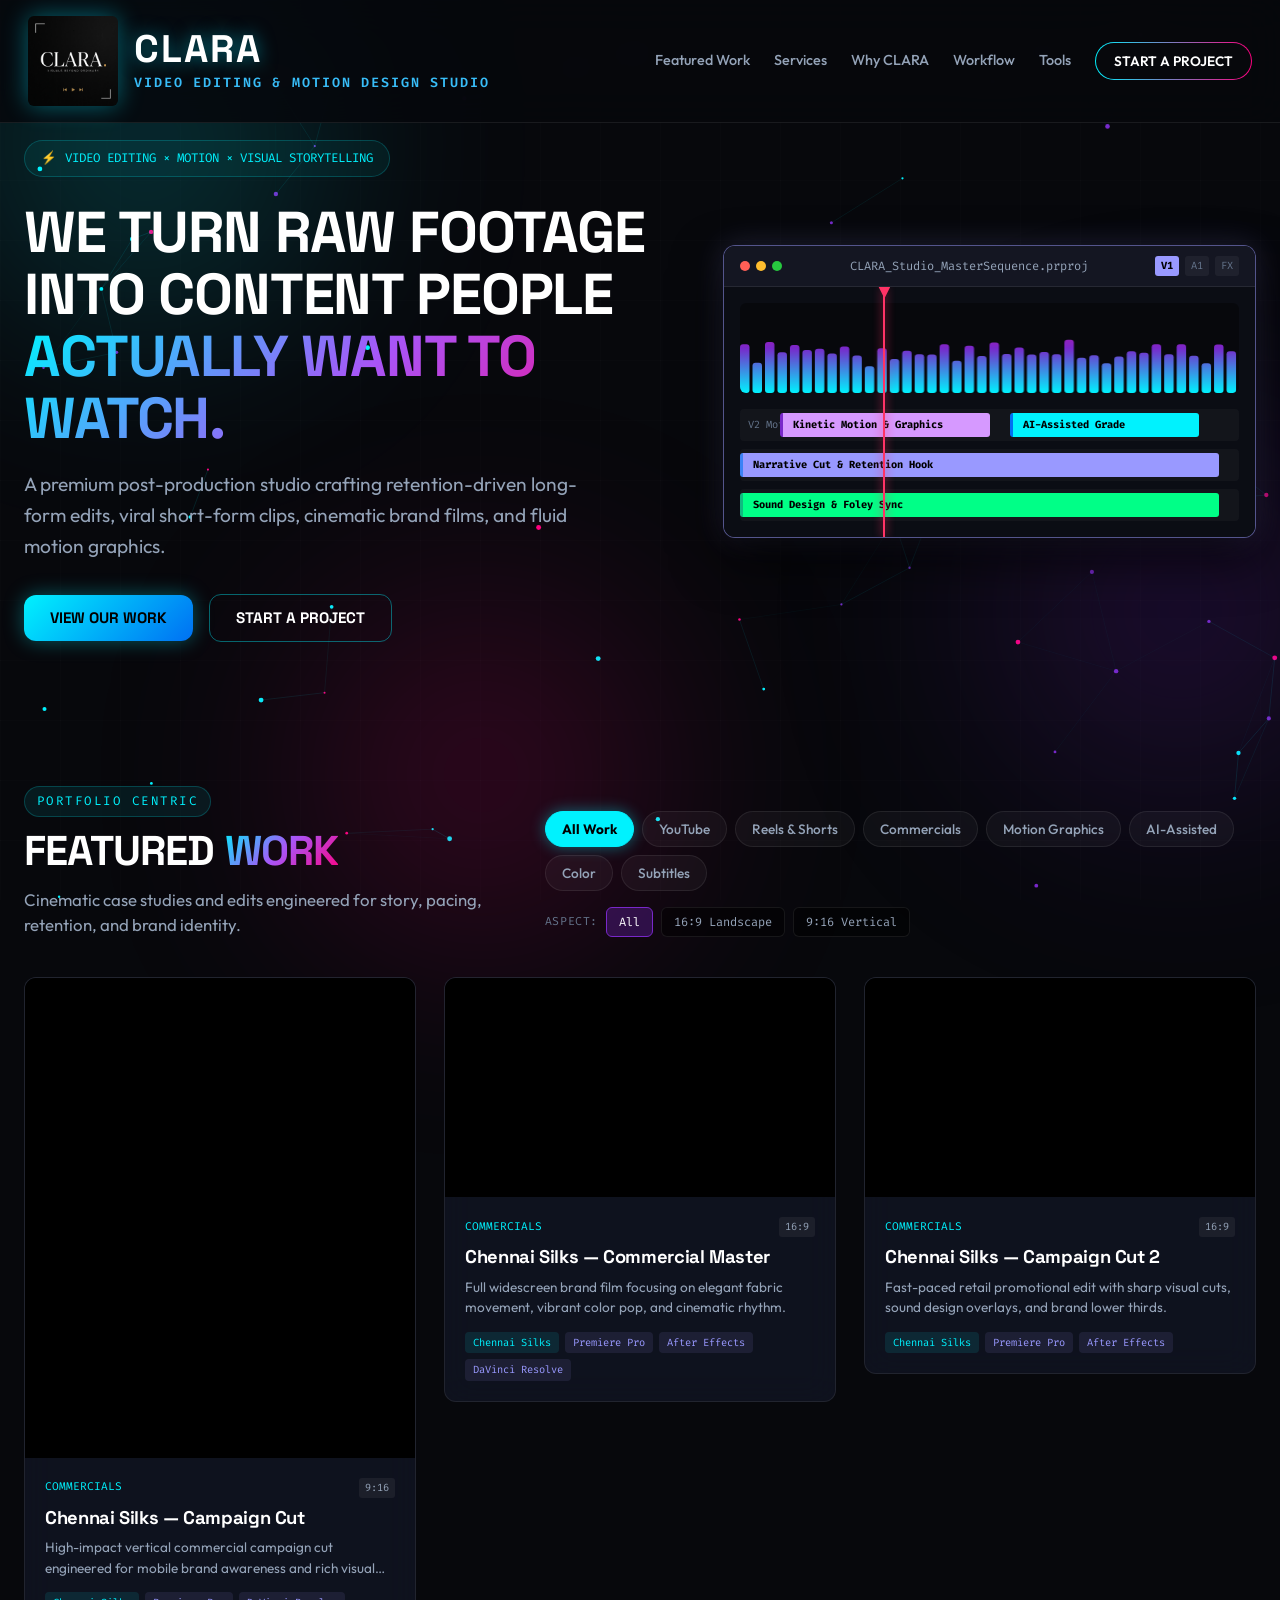
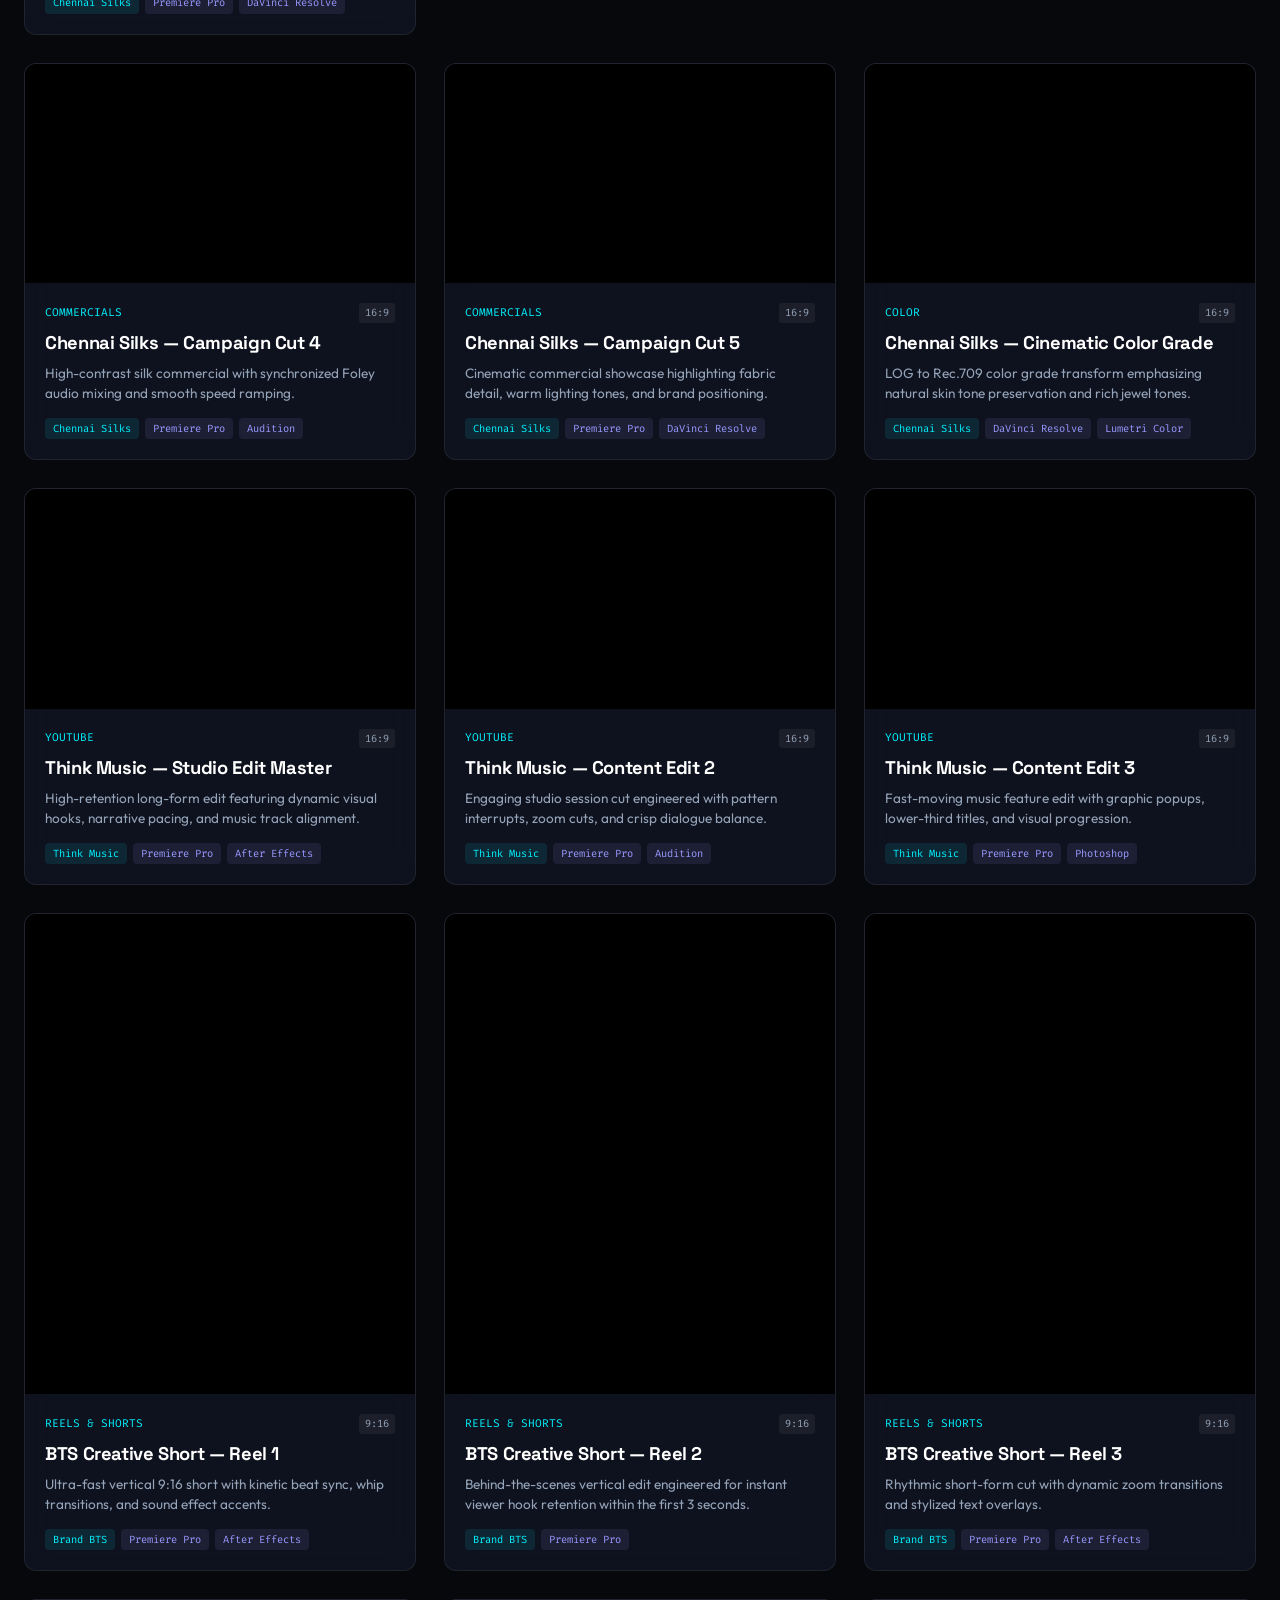
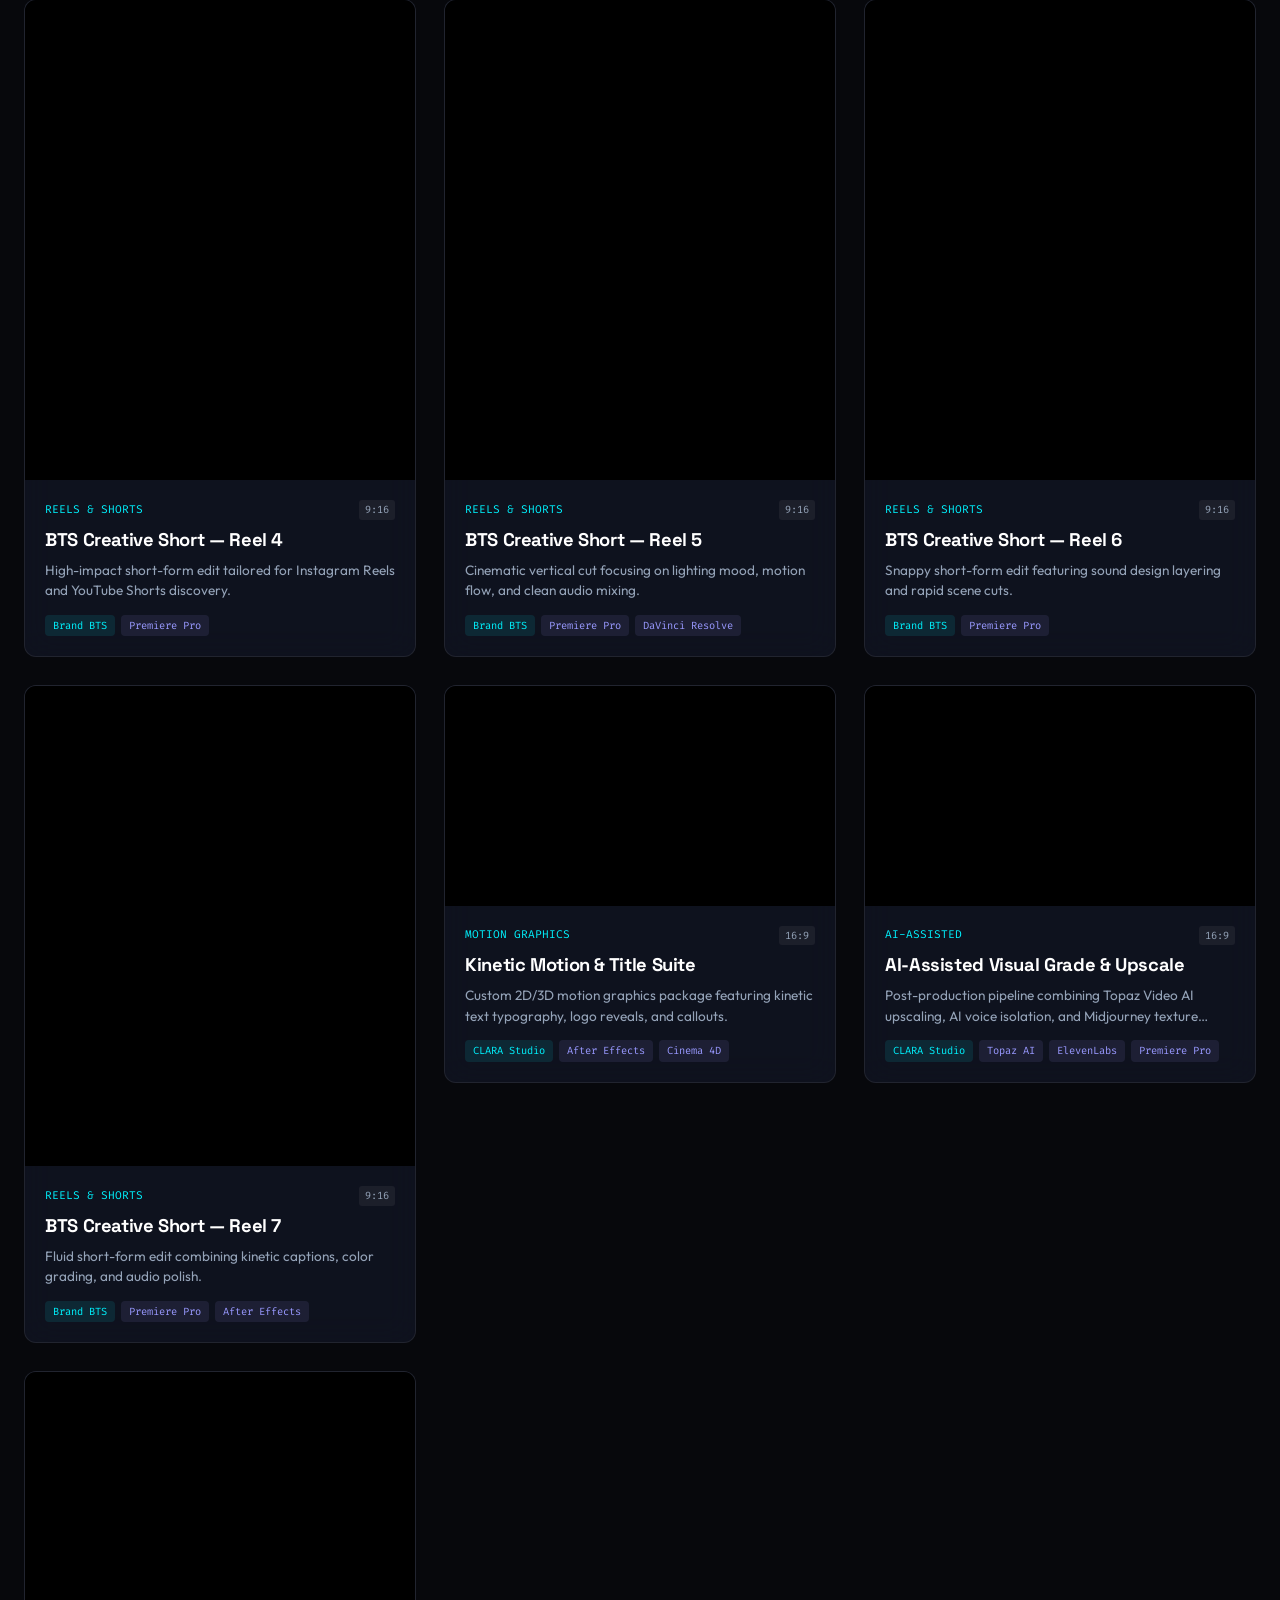
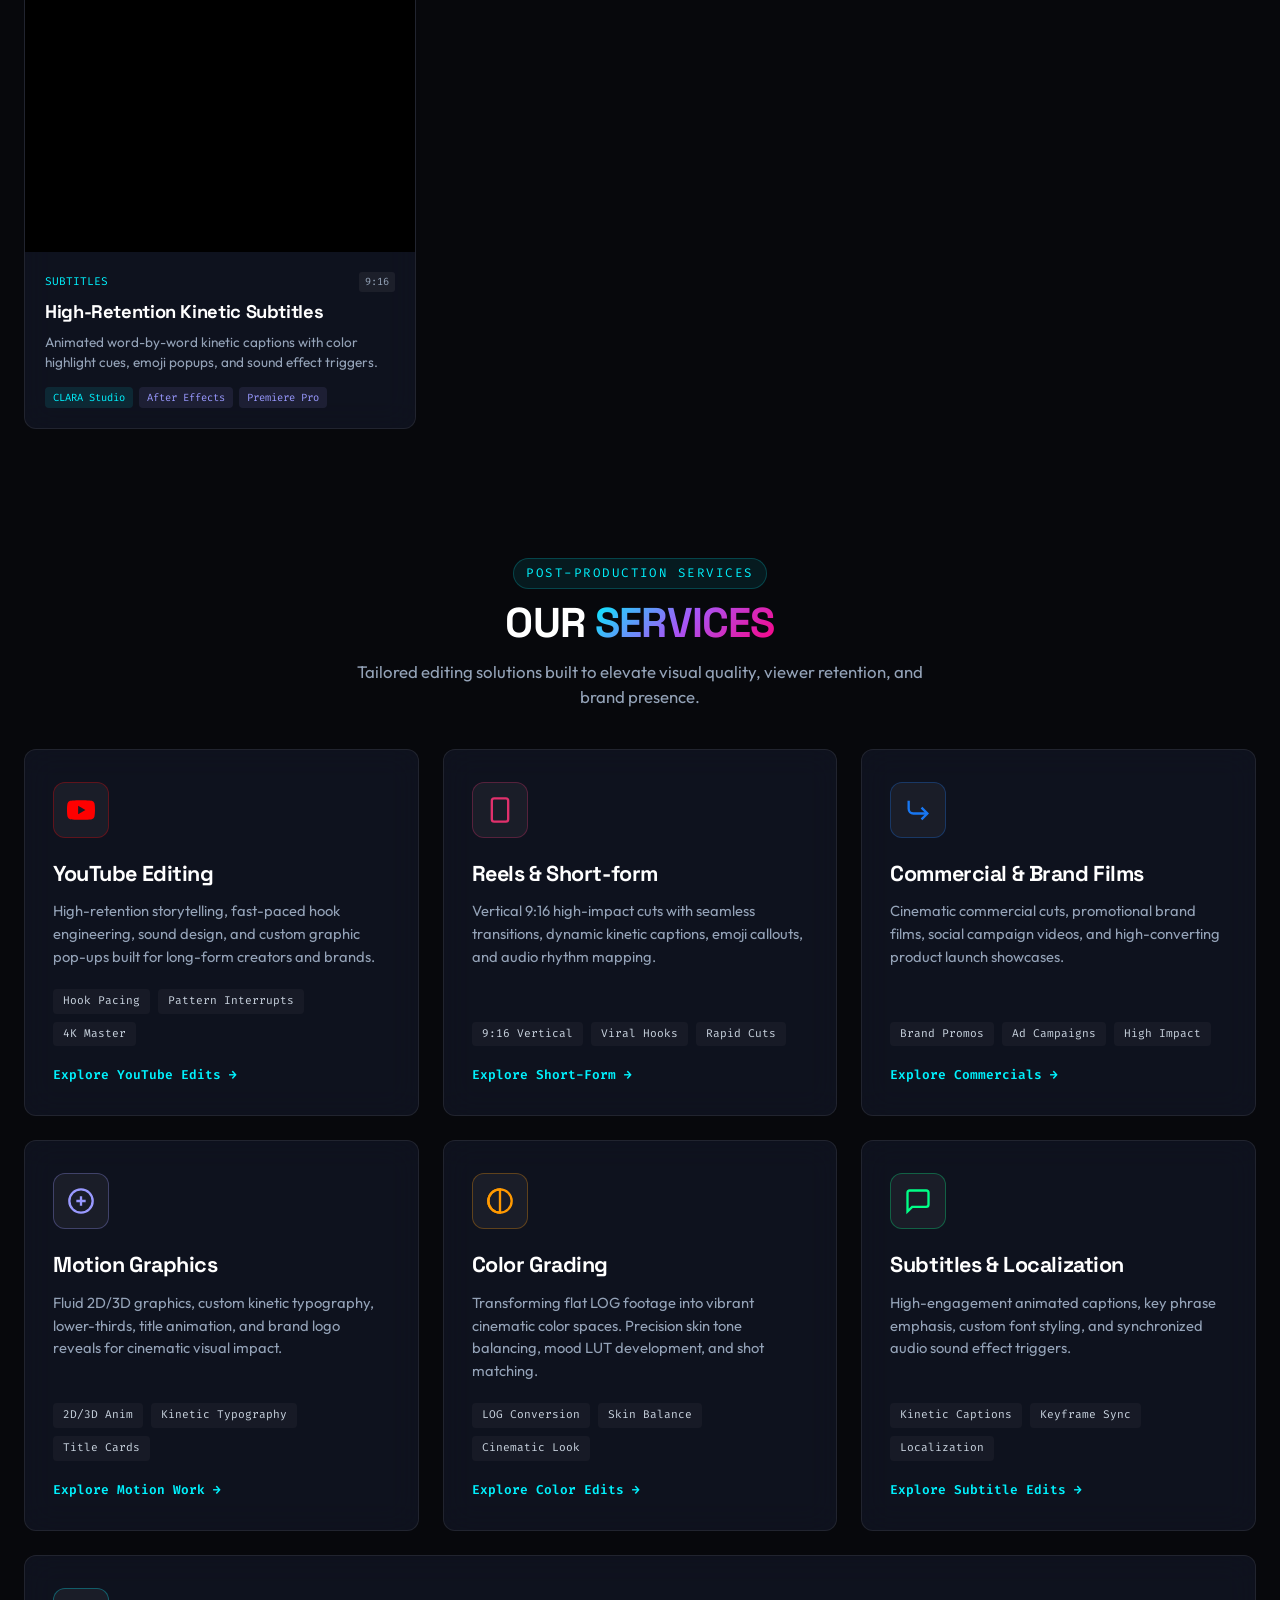
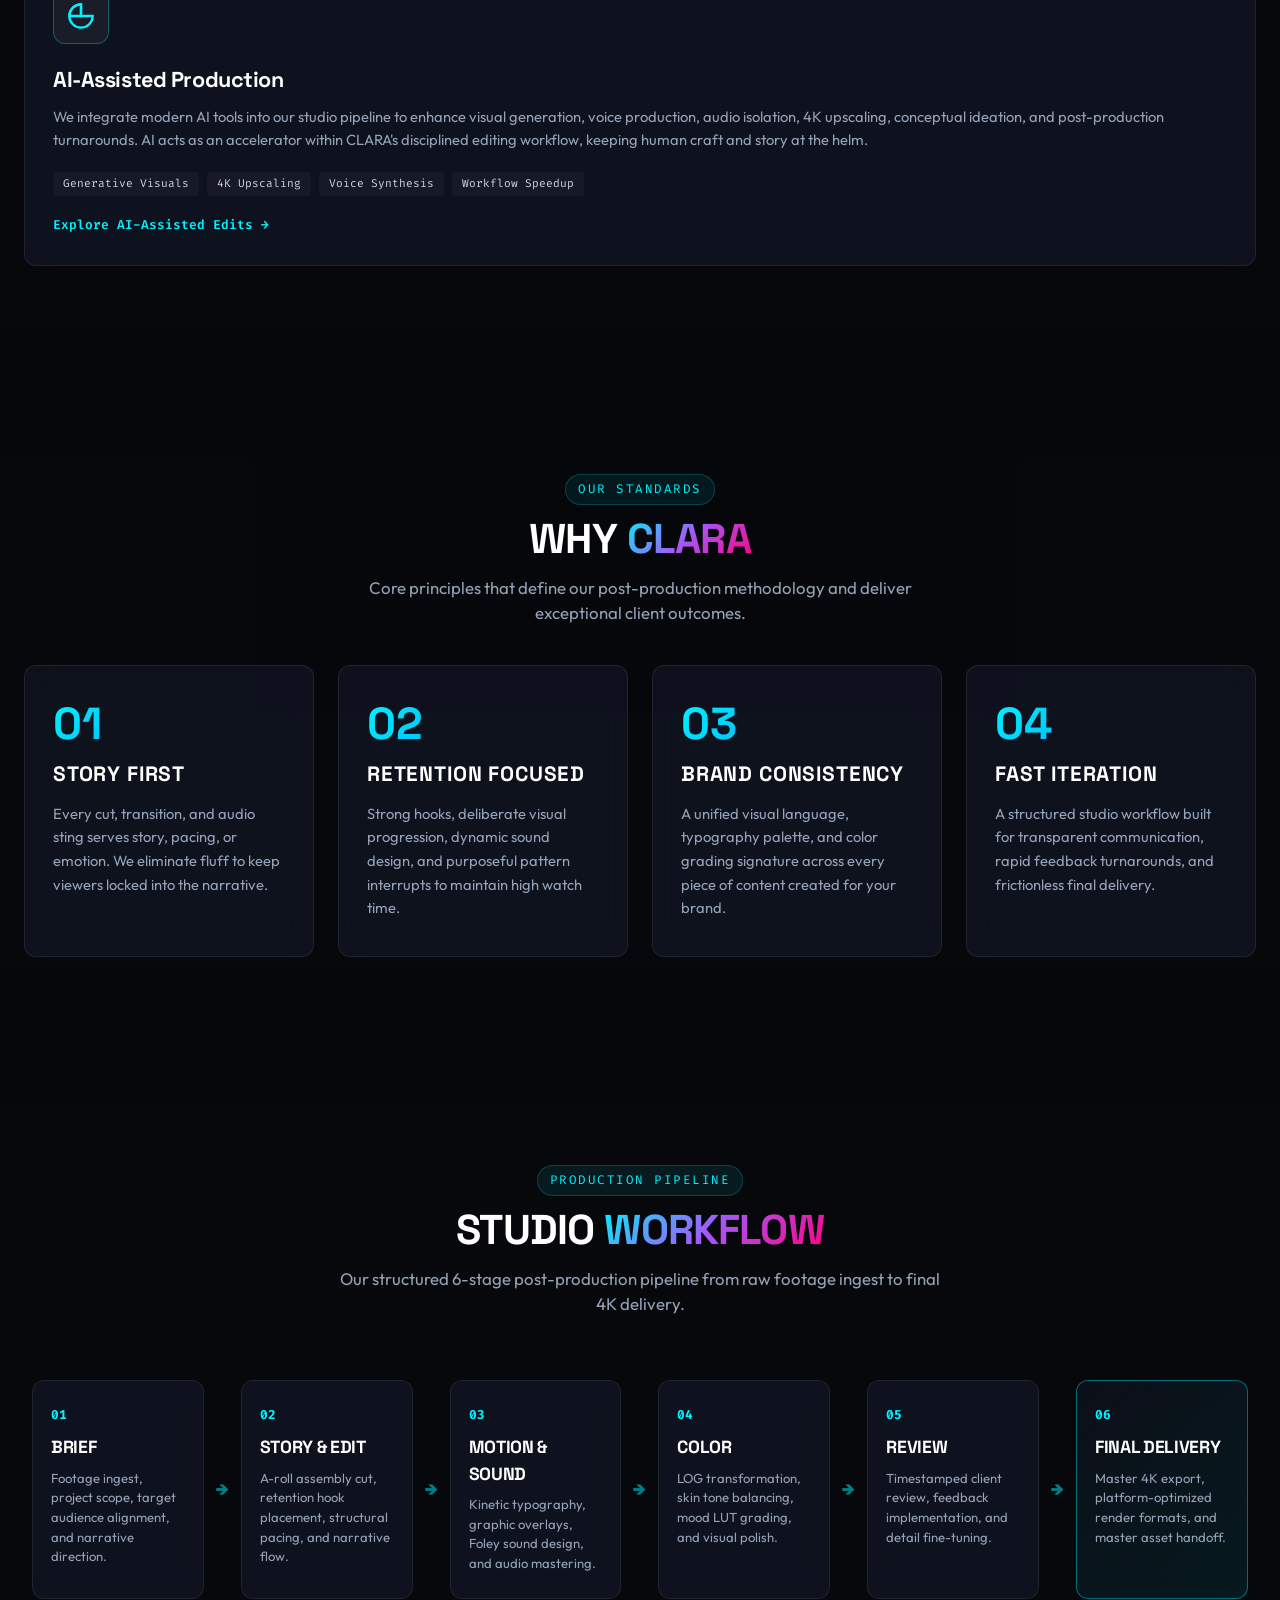
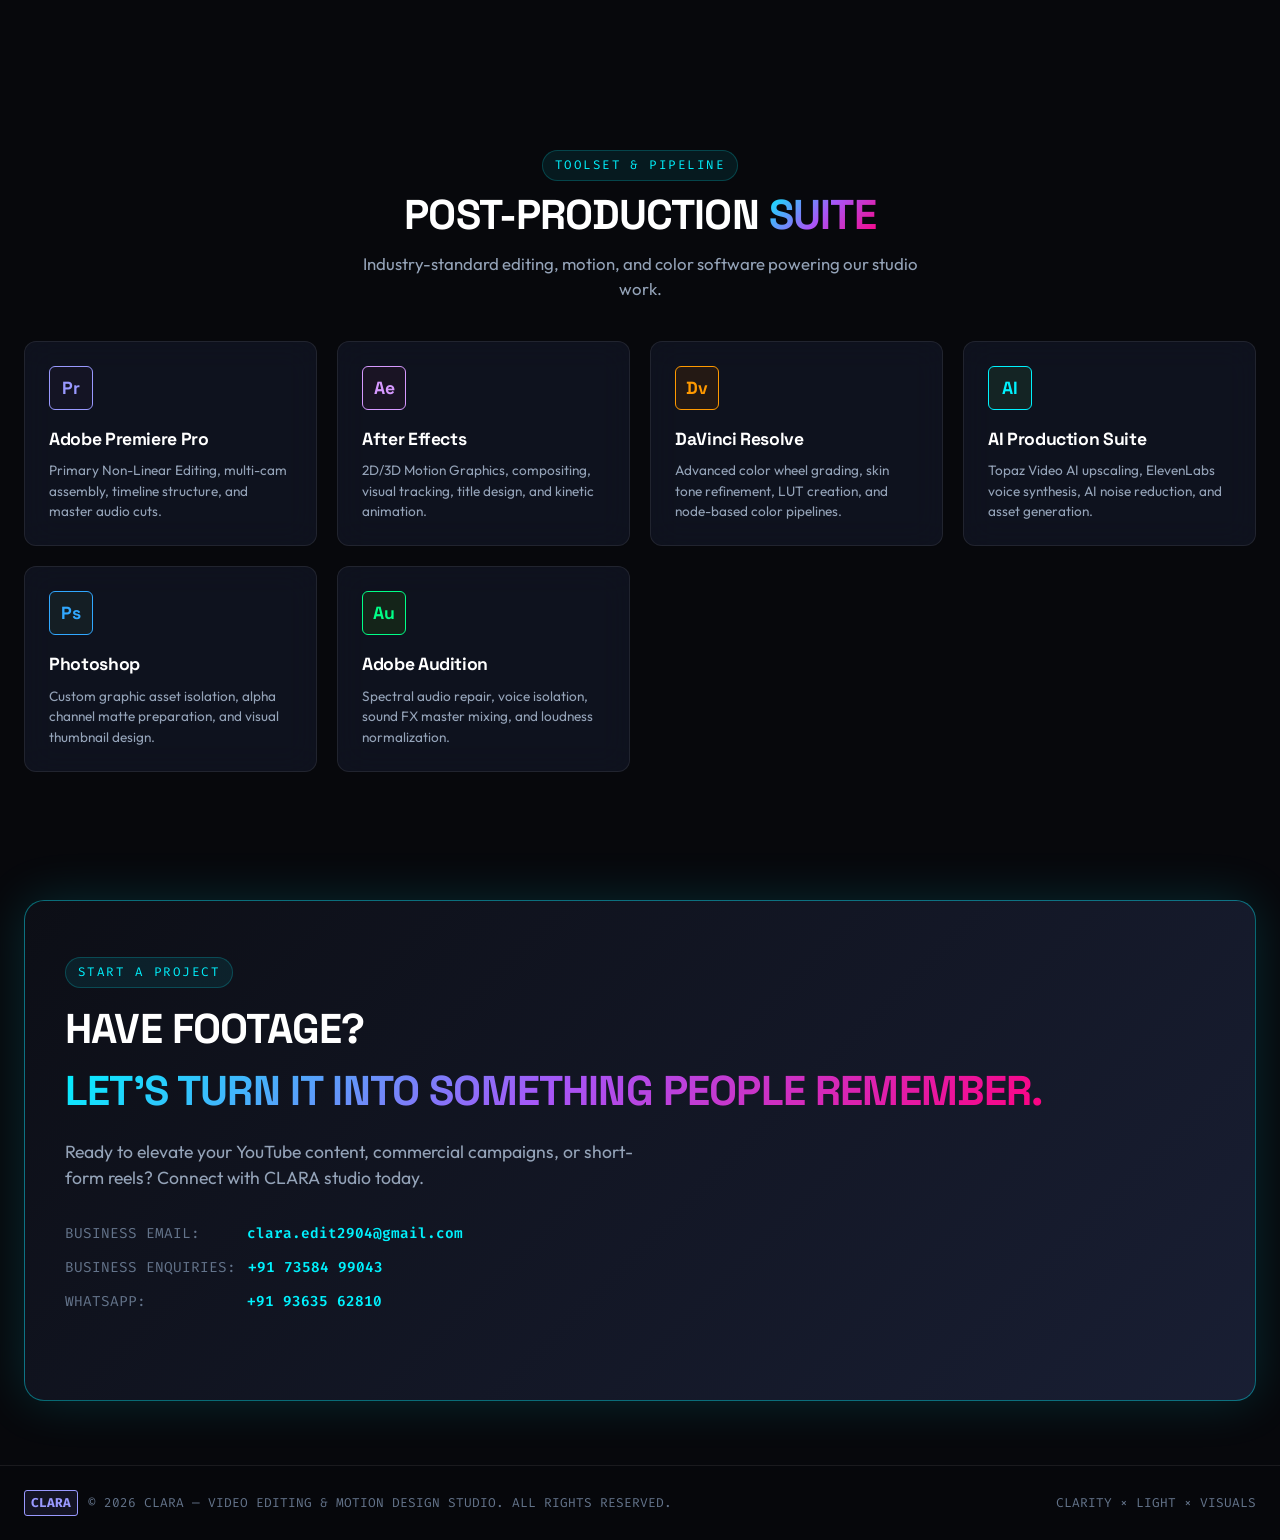
==== commit 02ec6f67: "Redesign CLARA website into premium video editing and motion design studio" ====
--- a/portfolio/index.html
+++ b/portfolio/index.html
@@ -3,8 +3,8 @@
 <head>
   <meta charset="UTF-8">
   <meta name="viewport" content="width=device-width, initial-scale=1.0">
-  <title>Video Editor & Motion Designer Portfolio</title>
-  <meta name="description" content="Professional Premiere Pro, Motion Graphics, and Content Production Portfolio. Inspired by Behance & Gravitas aesthetics.">
+  <title>CLARA — Video Editing & Motion Design Studio</title>
+  <meta name="description" content="CLARA is a premium video editing and motion design studio. We turn raw footage into content people actually want to watch.">
   
   <!-- Fonts -->
   <link rel="preconnect" href="https://fonts.googleapis.com">
@@ -18,75 +18,59 @@
 </head>
 <body class="gravitas-theme">
 
-  <!-- Interactive Gravitas VIT Background Canvas -->
+  <!-- Interactive Background Canvas & Ambient Light -->
   <canvas id="gravitasCanvas"></canvas>
   <div class="cyber-grid-overlay"></div>
   <div class="ambient-glow glow-1"></div>
   <div class="ambient-glow glow-2"></div>
   <div class="ambient-glow glow-3"></div>
 
-  <!-- Premiere Pro HUD Top Header Bar -->
+  <!-- Header / Navigation Bar -->
   <header class="premiere-header">
     <div class="nav-container">
-      <div class="brand-logo">
-        <img src="clara_logo.png" alt="CLARA Logo" class="clara-logo-img" style="height:90px;width:auto;object-fit:contain;border-radius:4px;">
+      <a href="#" class="brand-logo" style="text-decoration: none;">
+        <img src="clara_logo.png" alt="CLARA Studio Logo" class="clara-logo-img">
         <div class="brand-text">
           <span class="editor-name" id="headerName">CLARA</span>
-          <span class="editor-title" id="headerTitle">PREMIERE PRO & MOTION GRAPHICS SPECIALIST</span>
-        </div>
-      </div>
+          <span class="editor-title" id="headerTitle">VIDEO EDITING & MOTION DESIGN STUDIO</span>
+        </div>
+      </a>
 
       <nav class="main-nav">
-        <a href="#expertise" class="nav-link active">Expertise</a>
-        <a href="#showcase" class="nav-link">Showcase</a>
+        <a href="#work" class="nav-link">Featured Work</a>
+        <a href="#services" class="nav-link">Services</a>
+        <a href="#why-clara" class="nav-link">Why CLARA</a>
         <a href="#workflow" class="nav-link">Workflow</a>
-        <a href="#contact" class="btn-neon"><span class="btn-content">Get in Touch</span></a>
+        <a href="#tools" class="nav-link">Tools</a>
+        <a href="#contact" class="btn-neon"><span class="btn-content">START A PROJECT</span></a>
       </nav>
     </div>
   </header>
 
-  <!-- Hero Section -->
-  <section class="hero-section">
+  <!-- 1. Hero Section -->
+  <section class="hero-section" id="hero">
     <div class="hero-container">
       <div class="hero-content">
         <div class="tagline-badge">
           <span class="badge-icon">⚡</span>
-          <span id="taglineText">SHARP & INTENTIONAL VISUAL STORYTELLING</span>
+          <span>VIDEO EDITING × MOTION × VISUAL STORYTELLING</span>
         </div>
         
         <h1 class="hero-title">
-          CRAFTING VISUAL <span class="gradient-text">MASTERPIECES</span> & RETENTION-DRIVEN CUTS
+          WE TURN RAW FOOTAGE INTO CONTENT PEOPLE <span class="gradient-text">ACTUALLY WANT TO WATCH.</span>
         </h1>
         
-        <p class="hero-description" id="heroBio">
-          Clara — 2.5+ years of experience in high-impact video editing, kinetic motion graphics, and sharp visual storytelling. Elegant, intentional, and high-retention post-production.
+        <p class="hero-description">
+          A premium post-production studio crafting retention-driven long-form edits, viral short-form clips, cinematic brand films, and fluid motion graphics.
         </p>
 
-        <!-- Quick Stats & Status HUD -->
-        <div class="hero-stats-hud">
-          <div class="hud-stat-item">
-            <div class="hud-stat-value gradient-text" id="statExp">2.5+ <span class="unit">YRS</span></div>
-            <div class="hud-stat-label">EXPERIENCE</div>
-          </div>
-          <div class="hud-stat-divider"></div>
-          <div class="hud-stat-item">
-            <div class="hud-stat-value gradient-text" id="statLocation">Chennai</div>
-            <div class="hud-stat-label">LOCATION (IN)</div>
-          </div>
-          <div class="hud-stat-divider"></div>
-          <div class="hud-stat-item">
-            <div class="hud-stat-value gradient-text" id="statAvailability">Freelance & In-House</div>
-            <div class="hud-stat-label">AVAILABILITY</div>
-          </div>
-          <div class="hud-stat-divider"></div>
-          <div class="hud-stat-item">
-            <div class="hud-stat-value gradient-text" id="statViews">10M+</div>
-            <div class="hud-stat-label">VIEWS GENERATED</div>
-          </div>
-        </div>
-      </div>
-
-      <!-- Premiere Pro Audio Waveform & Timeline Visual Box -->
+        <div class="hero-actions">
+          <a href="#work" class="btn-primary-neon">VIEW OUR WORK</a>
+          <a href="#contact" class="btn-secondary-outline">START A PROJECT</a>
+        </div>
+      </div>
+
+      <!-- Hero Cinematic Timeline Window -->
       <div class="hero-timeline-box">
         <div class="timeline-window">
           <div class="window-header">
@@ -95,35 +79,32 @@
               <span class="dot yellow"></span>
               <span class="dot green"></span>
             </div>
-            <div class="window-title">Sequence 01_MainEdit.prproj</div>
+            <div class="window-title">CLARA_Studio_MasterSequence.prproj</div>
             <div class="window-tools">
               <span class="tool-icon active">V1</span>
               <span class="tool-icon">A1</span>
-              <span class="tool-icon">A2</span>
+              <span class="tool-icon">FX</span>
             </div>
           </div>
           <div class="timeline-viewport">
-            <!-- Simulated Spectrum Audio Visualizer -->
-            <canvas id="heroSpectrumCanvas" width="500" height="100"></canvas>
-
-            <!-- Premiere Tracks Representation -->
+            <canvas id="heroSpectrumCanvas" width="500" height="90"></canvas>
+
             <div class="track-list">
               <div class="track v-track">
                 <span class="track-name">V2 Motion FX</span>
-                <div class="clip purple-clip" style="left: 10%; width: 40%;">Kinetic Titles</div>
-                <div class="clip cyan-clip" style="left: 55%; width: 35%;">AI Overlay</div>
+                <div class="clip purple-clip" style="left: 8%; width: 42%;">Kinetic Motion & Graphics</div>
+                <div class="clip cyan-clip" style="left: 54%; width: 38%;">AI-Assisted Grade</div>
               </div>
               <div class="track v-track">
-                <span class="track-name">V1 Main Cut</span>
-                <div class="clip blue-clip" style="left: 0%; width: 95%;">A-Roll & B-Roll Master</div>
+                <span class="track-name">V1 Main Edit</span>
+                <div class="clip blue-clip" style="left: 0%; width: 96%;">Narrative Cut & Retention Hook</div>
               </div>
               <div class="track a-track">
                 <span class="track-name">A1 Audio Mix</span>
-                <div class="clip green-clip" style="left: 0%; width: 95%;">Sound Design + SFX</div>
+                <div class="clip green-clip" style="left: 0%; width: 96%;">Sound Design & Foley Sync</div>
               </div>
             </div>
 
-            <!-- Playhead Scrub Line -->
             <div class="timeline-playhead" id="heroPlayhead">
               <div class="playhead-head"></div>
               <div class="playhead-line"></div>
@@ -134,155 +115,30 @@
     </div>
   </section>
 
-  <!-- Expertise Grid Section -->
-  <section class="expertise-section" id="expertise">
-    <div class="section-container">
-      <div class="section-header text-center">
-        <div class="section-tag">CORE COMPETENCIES</div>
-        <h2 class="section-title">SPECIALIZED <span class="gradient-text">EXPERTISE</span></h2>
-        <p class="section-subtitle">Tailored post-production workflows designed for maximum visual impact and audience engagement.</p>
-      </div>
-
-      <div class="expertise-grid">
-        <!-- 1. YouTube Editing -->
-        <div class="expertise-card" data-category="youtube">
-          <div class="card-glow"></div>
-          <div class="expertise-icon youtube-accent">
-            <svg width="32" height="32" viewBox="0 0 24 24" fill="currentColor"><path d="M23.498 6.186a3.016 3.016 0 0 0-2.122-2.136C19.505 3.545 12 3.545 12 3.545s-7.505 0-9.377.505A3.017 3.017 0 0 0 .502 6.186C0 8.07 0 12 0 12s0 3.93.502 5.814a3.016 3.016 0 0 0 2.122 2.136c1.871.505 9.376.505 9.376.505s7.505 0 9.377-.505a3.015 3.015 0 0 0 2.122-2.136C24 15.93 24 12 24 12s0-3.93-.502-5.814zM9.545 15.568V8.432L15.818 12l-6.273 3.568z"/></svg>
-          </div>
-          <h3 class="expertise-title">YouTube Editing</h3>
-          <p class="expertise-desc">High-retention storytelling, fast-paced hook engineering, sound design, and custom graphic pop-ups built for long-form creators.</p>
-          <div class="expertise-tags">
-            <span>Hook Pacing</span>
-            <span>Pattern Interrupts</span>
-            <span>4K Workflow</span>
-          </div>
-          <button class="expertise-filter-btn" data-filter="YouTube Editing">Filter Category &rarr;</button>
-        </div>
-
-        <!-- 2. Reels & Shorts -->
-        <div class="expertise-card" data-category="reels">
-          <div class="card-glow"></div>
-          <div class="expertise-icon reels-accent">
-            <svg width="32" height="32" viewBox="0 0 24 24" fill="none" stroke="currentColor" stroke-width="2"><rect x="5" y="2" width="14" height="20" rx="2"/><line x1="12" y1="18" x2="12.01" y2="18"/></svg>
-          </div>
-          <h3 class="expertise-title">Reels & Shorts</h3>
-          <p class="expertise-desc">Vertical 9:16 viral edits with ultra-fast transitions, dynamic kinetic captions, emoji popups, and sound effect timing.</p>
-          <div class="expertise-tags">
-            <span>9:16 Vertical</span>
-            <span>Viral Hooks</span>
-            <span>Fast Transitions</span>
-          </div>
-          <button class="expertise-filter-btn" data-filter="Reels & Shorts">Filter Category &rarr;</button>
-        </div>
-
-        <!-- 3. Motion Graphics -->
-        <div class="expertise-card" data-category="motion">
-          <div class="card-glow"></div>
-          <div class="expertise-icon motion-accent">
-            <svg width="32" height="32" viewBox="0 0 24 24" fill="none" stroke="currentColor" stroke-width="2"><circle cx="12" cy="12" r="10"/><path d="M12 8v8M8 12h8"/></svg>
-          </div>
-          <h3 class="expertise-title">Motion Graphics</h3>
-          <p class="expertise-desc">Custom After Effects animation, lower-thirds, kinetic typography, 3D element integration, and sleek logo reveals.</p>
-          <div class="expertise-tags">
-            <span>After Effects</span>
-            <span>2D/3D Anim</span>
-            <span>Lower Thirds</span>
-          </div>
-          <button class="expertise-filter-btn" data-filter="Motion Graphics">Filter Category &rarr;</button>
-        </div>
-
-        <!-- 4. AI Content Production -->
-        <div class="expertise-card" data-category="ai">
-          <div class="card-glow"></div>
-          <div class="expertise-icon ai-accent">
-            <svg width="32" height="32" viewBox="0 0 24 24" fill="none" stroke="currentColor" stroke-width="2"><path d="M12 2a10 10 0 1 0 10 10H12V2z"/><path d="M12 12L2.1 12a10 10 0 0 1 9.9-10v10z"/></svg>
-          </div>
-          <h3 class="expertise-title">AI Content Production</h3>
-          <p class="expertise-desc">Integrating cutting-edge generative video AI, ElevenLabs voice synthesizers, Midjourney visuals, and AI video upscaling.</p>
-          <div class="expertise-tags">
-            <span>Generative AI</span>
-            <span>Topaz Upscale</span>
-            <span>AI Voice</span>
-          </div>
-          <button class="expertise-filter-btn" data-filter="AI Content Production">Filter Category &rarr;</button>
-        </div>
-
-        <!-- 5. Color Grading -->
-        <div class="expertise-card" data-category="color">
-          <div class="card-glow"></div>
-          <div class="expertise-icon color-accent">
-            <svg width="32" height="32" viewBox="0 0 24 24" fill="none" stroke="currentColor" stroke-width="2"><circle cx="12" cy="12" r="10"/><path d="M12 2a10 10 0 0 0 0 20z"/></svg>
-          </div>
-          <h3 class="expertise-title">Color Grading</h3>
-          <p class="expertise-desc">Transforming flat LOG footage into cinematic color spaces using DaVinci Resolve & Lumetri Color (Skin tone balancing, Mood LUTs).</p>
-          <div class="expertise-tags">
-            <span>LOG to Rec.709</span>
-            <span>DaVinci Resolve</span>
-            <span>Cinematic Look</span>
-          </div>
-          <button class="expertise-filter-btn" data-filter="Color Grading">Filter Category &rarr;</button>
-        </div>
-
-        <!-- 6. Subtitle Animation -->
-        <div class="expertise-card" data-category="subtitles">
-          <div class="card-glow"></div>
-          <div class="expertise-icon subtitles-accent">
-            <svg width="32" height="32" viewBox="0 0 24 24" fill="none" stroke="currentColor" stroke-width="2"><path d="M21 15a2 2 0 0 1-2 2H7l-4 4V5a2 2 0 0 1 2-2h14a2 2 0 0 1 2 2z"/></svg>
-          </div>
-          <h3 class="expertise-title">Subtitle Animation</h3>
-          <p class="expertise-desc">Hormozi-style animated captions, highlighted key phrases, custom font typography, and synchronized sound effects.</p>
-          <div class="expertise-tags">
-            <span>Kinetic Captions</span>
-            <span>Word Highlights</span>
-            <span>SFX Sync</span>
-          </div>
-          <button class="expertise-filter-btn" data-filter="Subtitle Animation">Filter Category &rarr;</button>
-        </div>
-
-        <!-- 7. Social Media -->
-        <div class="expertise-card" data-category="social">
-          <div class="card-glow"></div>
-          <div class="expertise-icon social-accent">
-            <svg width="32" height="32" viewBox="0 0 24 24" fill="none" stroke="currentColor" stroke-width="2"><path d="M18 2h-3a5 5 0 0 0-5 5v3H7v4h3v8h4v-8h3l1-4h-4V7a1 1 0 0 1 1-1h3z"/></svg>
-          </div>
-          <h3 class="expertise-title">Social Media</h3>
-          <p class="expertise-desc">Multi-platform video ad creatives, commercial hooks, brand trailers, and promotional social content engineered for conversion.</p>
-          <div class="expertise-tags">
-            <span>Ad Hooks</span>
-            <span>Brand Promos</span>
-            <span>Conversion Edits</span>
-          </div>
-          <button class="expertise-filter-btn" data-filter="Social Media">Filter Category &rarr;</button>
-        </div>
-      </div>
-    </div>
-  </section>
-
-  <!-- Showcase Section (Video Grid + Filter Controls) -->
-  <section class="showcase-section" id="showcase">
+  <!-- 2. Featured Work Section (Immediately below Hero) -->
+  <section class="showcase-section" id="work">
     <div class="section-container">
       <div class="showcase-header">
         <div>
-          <div class="section-tag">PORTFOLIO SHOWCASE</div>
-          <h2 class="section-title">PROJECT <span class="gradient-text">GALLERY</span></h2>
-        </div>
-
-        <!-- Controls: Category Filter + Aspect Ratio Switcher -->
+          <div class="section-tag">PORTFOLIO CENTRIC</div>
+          <h2 class="section-title">FEATURED <span class="gradient-text">WORK</span></h2>
+          <p class="section-subtitle">Cinematic case studies and edits engineered for story, pacing, retention, and brand identity.</p>
+        </div>
+
         <div class="showcase-controls">
           <div class="filter-pills" id="categoryFilterPills">
-            <button class="pill-btn active" data-cat="All">All Expertise</button>
-            <button class="pill-btn" data-cat="YouTube Editing">YouTube</button>
+            <button class="pill-btn active" data-cat="All">All Work</button>
+            <button class="pill-btn" data-cat="YouTube">YouTube</button>
             <button class="pill-btn" data-cat="Reels & Shorts">Reels & Shorts</button>
-            <button class="pill-btn" data-cat="Motion Graphics">Motion FX</button>
-            <button class="pill-btn" data-cat="AI Content Production">AI Content</button>
-            <button class="pill-btn" data-cat="Color Grading">Color Grade</button>
-            <button class="pill-btn" data-cat="Subtitle Animation">Subtitles</button>
-            <button class="pill-btn" data-cat="Social Media">Social Media</button>
+            <button class="pill-btn" data-cat="Commercials">Commercials</button>
+            <button class="pill-btn" data-cat="Motion Graphics">Motion Graphics</button>
+            <button class="pill-btn" data-cat="AI-Assisted">AI-Assisted</button>
+            <button class="pill-btn" data-cat="Color">Color</button>
+            <button class="pill-btn" data-cat="Subtitles">Subtitles</button>
           </div>
 
           <div class="ratio-switcher">
-            <span class="ratio-label">ASPECT RATIO:</span>
+            <span class="ratio-label">ASPECT:</span>
             <button class="ratio-btn active" data-ratio="all">All</button>
             <button class="ratio-btn" data-ratio="16:9">16:9 Landscape</button>
             <button class="ratio-btn" data-ratio="9:16">9:16 Vertical</button>
@@ -290,166 +146,330 @@
         </div>
       </div>
 
-      <!-- Main Dynamic Project Grid -->
+      <!-- Project Cards Grid -->
       <div class="project-grid" id="projectGrid">
-        <!-- Javascript dynamically renders projects or empty slots here -->
-      </div>
-    </div>
-  </section>
-
-  <!-- Workflow & Software Stack Section -->
+        <!-- Javascript renders projects dynamically here -->
+      </div>
+    </div>
+  </section>
+
+  <!-- 3. Services Section -->
+  <section class="expertise-section" id="services">
+    <div class="section-container">
+      <div class="section-header text-center">
+        <div class="section-tag">POST-PRODUCTION SERVICES</div>
+        <h2 class="section-title">OUR <span class="gradient-text">SERVICES</span></h2>
+        <p class="section-subtitle">Tailored editing solutions built to elevate visual quality, viewer retention, and brand presence.</p>
+      </div>
+
+      <div class="expertise-grid">
+        <!-- Service 1 -->
+        <div class="expertise-card">
+          <div class="card-glow"></div>
+          <div class="expertise-icon youtube-accent">
+            <svg width="28" height="28" viewBox="0 0 24 24" fill="currentColor"><path d="M23.498 6.186a3.016 3.016 0 0 0-2.122-2.136C19.505 3.545 12 3.545 12 3.545s-7.505 0-9.377.505A3.017 3.017 0 0 0 .502 6.186C0 8.07 0 12 0 12s0 3.93.502 5.814a3.016 3.016 0 0 0 2.122 2.136c1.871.505 9.376.505 9.376.505s7.505 0 9.377-.505a3.015 3.015 0 0 0 2.122-2.136C24 15.93 24 12 24 12s0-3.93-.502-5.814zM9.545 15.568V8.432L15.818 12l-6.273 3.568z"/></svg>
+          </div>
+          <h3 class="expertise-title">YouTube Editing</h3>
+          <p class="expertise-desc">High-retention storytelling, fast-paced hook engineering, sound design, and custom graphic pop-ups built for long-form creators and brands.</p>
+          <div class="expertise-tags">
+            <span>Hook Pacing</span>
+            <span>Pattern Interrupts</span>
+            <span>4K Master</span>
+          </div>
+          <button class="expertise-filter-btn" data-filter="YouTube">Explore YouTube Edits &rarr;</button>
+        </div>
+
+        <!-- Service 2 -->
+        <div class="expertise-card">
+          <div class="card-glow"></div>
+          <div class="expertise-icon reels-accent">
+            <svg width="28" height="28" viewBox="0 0 24 24" fill="none" stroke="currentColor" stroke-width="2"><rect x="5" y="2" width="14" height="20" rx="2"/><line x1="12" y1="18" x2="12.01" y2="18"/></svg>
+          </div>
+          <h3 class="expertise-title">Reels & Short-form</h3>
+          <p class="expertise-desc">Vertical 9:16 high-impact cuts with seamless transitions, dynamic kinetic captions, emoji callouts, and audio rhythm mapping.</p>
+          <div class="expertise-tags">
+            <span>9:16 Vertical</span>
+            <span>Viral Hooks</span>
+            <span>Rapid Cuts</span>
+          </div>
+          <button class="expertise-filter-btn" data-filter="Reels & Shorts">Explore Short-Form &rarr;</button>
+        </div>
+
+        <!-- Service 3 -->
+        <div class="expertise-card">
+          <div class="card-glow"></div>
+          <div class="expertise-icon social-accent">
+            <svg width="28" height="28" viewBox="0 0 24 24" fill="none" stroke="currentColor" stroke-width="2"><path d="M15 10l5 5-5 5"/><path d="M4 4v7a4 4 0 0 0 4 4h12"/></svg>
+          </div>
+          <h3 class="expertise-title">Commercial & Brand Films</h3>
+          <p class="expertise-desc">Cinematic commercial cuts, promotional brand films, social campaign videos, and high-converting product launch showcases.</p>
+          <div class="expertise-tags">
+            <span>Brand Promos</span>
+            <span>Ad Campaigns</span>
+            <span>High Impact</span>
+          </div>
+          <button class="expertise-filter-btn" data-filter="Commercials">Explore Commercials &rarr;</button>
+        </div>
+
+        <!-- Service 4 -->
+        <div class="expertise-card">
+          <div class="card-glow"></div>
+          <div class="expertise-icon motion-accent">
+            <svg width="28" height="28" viewBox="0 0 24 24" fill="none" stroke="currentColor" stroke-width="2"><circle cx="12" cy="12" r="10"/><path d="M12 8v8M8 12h8"/></svg>
+          </div>
+          <h3 class="expertise-title">Motion Graphics</h3>
+          <p class="expertise-desc">Fluid 2D/3D graphics, custom kinetic typography, lower-thirds, title animation, and brand logo reveals for cinematic visual impact.</p>
+          <div class="expertise-tags">
+            <span>2D/3D Anim</span>
+            <span>Kinetic Typography</span>
+            <span>Title Cards</span>
+          </div>
+          <button class="expertise-filter-btn" data-filter="Motion Graphics">Explore Motion Work &rarr;</button>
+        </div>
+
+        <!-- Service 5 -->
+        <div class="expertise-card">
+          <div class="card-glow"></div>
+          <div class="expertise-icon color-accent">
+            <svg width="28" height="28" viewBox="0 0 24 24" fill="none" stroke="currentColor" stroke-width="2"><circle cx="12" cy="12" r="10"/><path d="M12 2a10 10 0 0 0 0 20z"/></svg>
+          </div>
+          <h3 class="expertise-title">Color Grading</h3>
+          <p class="expertise-desc">Transforming flat LOG footage into vibrant cinematic color spaces. Precision skin tone balancing, mood LUT development, and shot matching.</p>
+          <div class="expertise-tags">
+            <span>LOG Conversion</span>
+            <span>Skin Balance</span>
+            <span>Cinematic Look</span>
+          </div>
+          <button class="expertise-filter-btn" data-filter="Color">Explore Color Edits &rarr;</button>
+        </div>
+
+        <!-- Service 6 -->
+        <div class="expertise-card">
+          <div class="card-glow"></div>
+          <div class="expertise-icon subtitles-accent">
+            <svg width="28" height="28" viewBox="0 0 24 24" fill="none" stroke="currentColor" stroke-width="2"><path d="M21 15a2 2 0 0 1-2 2H7l-4 4V5a2 2 0 0 1 2-2h14a2 2 0 0 1 2 2z"/></svg>
+          </div>
+          <h3 class="expertise-title">Subtitles & Localization</h3>
+          <p class="expertise-desc">High-engagement animated captions, key phrase emphasis, custom font styling, and synchronized audio sound effect triggers.</p>
+          <div class="expertise-tags">
+            <span>Kinetic Captions</span>
+            <span>Keyframe Sync</span>
+            <span>Localization</span>
+          </div>
+          <button class="expertise-filter-btn" data-filter="Subtitles">Explore Subtitle Edits &rarr;</button>
+        </div>
+
+        <!-- Service 7: AI-Assisted Production -->
+        <div class="expertise-card full-width-card">
+          <div class="card-glow"></div>
+          <div class="expertise-icon ai-accent">
+            <svg width="28" height="28" viewBox="0 0 24 24" fill="none" stroke="currentColor" stroke-width="2"><path d="M12 2a10 10 0 1 0 10 10H12V2z"/><path d="M12 12L2.1 12a10 10 0 0 1 9.9-10v10z"/></svg>
+          </div>
+          <h3 class="expertise-title">AI-Assisted Production</h3>
+          <p class="expertise-desc">We integrate modern AI tools into our studio pipeline to enhance visual generation, voice production, audio isolation, 4K upscaling, conceptual ideation, and post-production turnarounds. AI acts as an accelerator within CLARA's disciplined editing workflow, keeping human craft and story at the helm.</p>
+          <div class="expertise-tags">
+            <span>Generative Visuals</span>
+            <span>4K Upscaling</span>
+            <span>Voice Synthesis</span>
+            <span>Workflow Speedup</span>
+          </div>
+          <button class="expertise-filter-btn" data-filter="AI-Assisted">Explore AI-Assisted Edits &rarr;</button>
+        </div>
+      </div>
+    </div>
+  </section>
+
+  <!-- 4. Why CLARA Section -->
+  <section class="why-clara-section" id="why-clara">
+    <div class="section-container">
+      <div class="section-header text-center">
+        <div class="section-tag">OUR STANDARDS</div>
+        <h2 class="section-title">WHY <span class="gradient-text">CLARA</span></h2>
+        <p class="section-subtitle">Core principles that define our post-production methodology and deliver exceptional client outcomes.</p>
+      </div>
+
+      <div class="pillars-grid">
+        <div class="pillar-card">
+          <div class="pillar-number">01</div>
+          <h3 class="pillar-title">STORY FIRST</h3>
+          <p class="pillar-desc">Every cut, transition, and audio sting serves story, pacing, or emotion. We eliminate fluff to keep viewers locked into the narrative.</p>
+        </div>
+
+        <div class="pillar-card">
+          <div class="pillar-number">02</div>
+          <h3 class="pillar-title">RETENTION FOCUSED</h3>
+          <p class="pillar-desc">Strong hooks, deliberate visual progression, dynamic sound design, and purposeful pattern interrupts to maintain high watch time.</p>
+        </div>
+
+        <div class="pillar-card">
+          <div class="pillar-number">03</div>
+          <h3 class="pillar-title">BRAND CONSISTENCY</h3>
+          <p class="pillar-desc">A unified visual language, typography palette, and color grading signature across every piece of content created for your brand.</p>
+        </div>
+
+        <div class="pillar-card">
+          <div class="pillar-number">04</div>
+          <h3 class="pillar-title">FAST ITERATION</h3>
+          <p class="pillar-desc">A structured studio workflow built for transparent communication, rapid feedback turnarounds, and frictionless final delivery.</p>
+        </div>
+      </div>
+    </div>
+  </section>
+
+  <!-- 5. Workflow Section -->
   <section class="workflow-section" id="workflow">
+    <div class="section-container">
+      <div class="section-header text-center">
+        <div class="section-tag">PRODUCTION PIPELINE</div>
+        <h2 class="section-title">STUDIO <span class="gradient-text">WORKFLOW</span></h2>
+        <p class="section-subtitle">Our structured 6-stage post-production pipeline from raw footage ingest to final 4K delivery.</p>
+      </div>
+
+      <div class="pipeline-track">
+        <div class="pipeline-step">
+          <div class="step-num">01</div>
+          <h4 class="step-title">BRIEF</h4>
+          <p class="step-desc">Footage ingest, project scope, target audience alignment, and narrative direction.</p>
+        </div>
+        <div class="pipeline-connector">→</div>
+        <div class="pipeline-step">
+          <div class="step-num">02</div>
+          <h4 class="step-title">STORY & EDIT</h4>
+          <p class="step-desc">A-roll assembly cut, retention hook placement, structural pacing, and narrative flow.</p>
+        </div>
+        <div class="pipeline-connector">→</div>
+        <div class="pipeline-step">
+          <div class="step-num">03</div>
+          <h4 class="step-title">MOTION & SOUND</h4>
+          <p class="step-desc">Kinetic typography, graphic overlays, Foley sound design, and audio mastering.</p>
+        </div>
+        <div class="pipeline-connector">→</div>
+        <div class="pipeline-step">
+          <div class="step-num">04</div>
+          <h4 class="step-title">COLOR</h4>
+          <p class="step-desc">LOG transformation, skin tone balancing, mood LUT grading, and visual polish.</p>
+        </div>
+        <div class="pipeline-connector">→</div>
+        <div class="pipeline-step">
+          <div class="step-num">05</div>
+          <h4 class="step-title">REVIEW</h4>
+          <p class="step-desc">Timestamped client review, feedback implementation, and detail fine-tuning.</p>
+        </div>
+        <div class="pipeline-connector">→</div>
+        <div class="pipeline-step final-step">
+          <div class="step-num">06</div>
+          <h4 class="step-title">FINAL DELIVERY</h4>
+          <p class="step-desc">Master 4K export, platform-optimized render formats, and master asset handoff.</p>
+        </div>
+      </div>
+    </div>
+  </section>
+
+  <!-- 6. Tools Section -->
+  <section class="tools-section" id="tools">
     <div class="section-container">
       <div class="section-header text-center">
         <div class="section-tag">TOOLSET & PIPELINE</div>
         <h2 class="section-title">POST-PRODUCTION <span class="gradient-text">SUITE</span></h2>
+        <p class="section-subtitle">Industry-standard editing, motion, and color software powering our studio work.</p>
       </div>
 
       <div class="software-suite-grid">
         <div class="suite-card">
           <div class="suite-badge pr">Pr</div>
           <h4>Adobe Premiere Pro</h4>
-          <p>Primary Non-Linear Editing, multi-cam cutting, audio assembly, and timeline master.</p>
+          <p>Primary Non-Linear Editing, multi-cam assembly, timeline structure, and master audio cuts.</p>
         </div>
         <div class="suite-card">
           <div class="suite-badge ae">Ae</div>
           <h4>After Effects</h4>
-          <p>2D/3D Motion Graphics, compositing, visual effects, visual tracking, and kinetic typography.</p>
+          <p>2D/3D Motion Graphics, compositing, visual tracking, title design, and kinetic animation.</p>
         </div>
         <div class="suite-card">
           <div class="suite-badge dv">Dv</div>
           <h4>DaVinci Resolve</h4>
-          <p>Advanced color wheel grading, skin-tone refinement, and node-based color pipelines.</p>
+          <p>Advanced color wheel grading, skin tone refinement, LUT creation, and node-based color pipelines.</p>
         </div>
         <div class="suite-card">
           <div class="suite-badge ai">AI</div>
-          <h4>AI Tools & Topaz</h4>
-          <p>ElevenLabs voice generation, Midjourney graphic synthesis, and Topaz Video AI upscale.</p>
+          <h4>AI Production Suite</h4>
+          <p>Topaz Video AI upscaling, ElevenLabs voice synthesis, AI noise reduction, and asset generation.</p>
         </div>
         <div class="suite-card">
           <div class="suite-badge ps">Ps</div>
           <h4>Photoshop</h4>
-          <p>Custom graphic creation, thumbnail design, alpha channel matte prep, and asset isolation.</p>
-        </div>
-      </div>
-    </div>
-  </section>
-
-  <!-- Contact & Footer Section -->
+          <p>Custom graphic asset isolation, alpha channel matte preparation, and visual thumbnail design.</p>
+        </div>
+        <div class="suite-card">
+          <div class="suite-badge au">Au</div>
+          <h4>Adobe Audition</h4>
+          <p>Spectral audio repair, voice isolation, sound FX master mixing, and loudness normalization.</p>
+        </div>
+      </div>
+    </div>
+  </section>
+
+  <!-- 7. Contact Section -->
   <section class="contact-section" id="contact">
     <div class="section-container">
       <div class="contact-box">
         <div class="contact-content">
-          <div class="section-tag">LETS WORK TOGETHER</div>
-          <h2 class="contact-title">READY TO ELEVATE YOUR <span class="gradient-text">CONTENT?</span></h2>
-          <p class="contact-desc">Now accepting new project inquiries, channel retention audits, and full-time video editing opportunities.</p>
+          <div class="section-tag">START A PROJECT</div>
+          <h2 class="contact-title">HAVE FOOTAGE?<br><span class="gradient-text">LET'S TURN IT INTO SOMETHING PEOPLE REMEMBER.</span></h2>
+          <p class="contact-desc">Ready to elevate your YouTube content, commercial campaigns, or short-form reels? Connect with CLARA studio today.</p>
           
           <div class="contact-details">
             <div class="contact-item">
-              <span class="item-label">EMAIL:</span>
-              <a href="mailto:clara.edit2904@gmail.com" class="item-value contact-link" id="contactEmail">clara.edit2904@gmail.com</a>
+              <span class="item-label">BUSINESS EMAIL:</span>
+              <a href="mailto:clara.edit2904@gmail.com" class="item-value contact-link">clara.edit2904@gmail.com</a>
             </div>
             <div class="contact-item">
-              <span class="item-label">PHONE:</span>
+              <span class="item-label">BUSINESS ENQUIRIES:</span>
               <a href="tel:+917358499043" class="item-value contact-link">+91 73584 99043</a>
             </div>
             <div class="contact-item">
-              <span class="item-label">PHONE 2:</span>
-              <a href="tel:+919363562810" class="item-value contact-link">+91 93635 62810</a>
-            </div>
-          </div>
-        </div>
-      </div>
-    </div>
-  </section>
+              <span class="item-label">WHATSAPP:</span>
+              <a href="https://wa.me/919363562810" target="_blank" rel="noopener" class="item-value contact-link">+91 93635 62810</a>
+            </div>
+          </div>
+        </div>
+      </div>
+    </div>
+  </section>
+
+  <!-- Footer -->
+  <footer class="footer-bar">
+    <div class="footer-container">
+      <div class="footer-left">
+        <span class="pr-icon-sm">CLARA</span>
+        <span>© 2026 CLARA — VIDEO EDITING & MOTION DESIGN STUDIO. ALL RIGHTS RESERVED.</span>
+      </div>
+      <div class="footer-right">
+        <span>CLARITY × LIGHT × VISUALS</span>
+      </div>
+    </div>
+  </footer>
 
   <!-- Modal Video Player Overlay -->
   <div class="video-modal-overlay" id="videoModal">
     <div class="video-modal-container" id="videoModalContainer">
-      <button class="modal-close-btn" id="closeModalBtn">&times;</button>
+      <button class="modal-close-btn" id="closeModalBtn" aria-label="Close modal">&times;</button>
       
       <div class="modal-video-frame">
         <div id="modalMediaContainer">
-          <!-- Video element or Embed iframe dynamically injected here -->
-        </div>
+          <!-- Video element or iframe dynamically injected here -->
+        </div>
+      </div>
+      <div class="modal-details-drawer" id="modalDetailsDrawer">
+        <!-- Metadata drawer rendered dynamically -->
       </div>
     </div>
   </div>
 
-  <!-- Modal Add/Manage Data Overlay -->
-  <div class="data-modal-overlay" id="dataModal">
-    <div class="data-modal-container">
-      <div class="data-modal-header">
-        <h3>Manage Portfolio Content</h3>
-        <button class="modal-close-btn" id="closeDataModalBtn">&times;</button>
-      </div>
-
-      <div class="data-modal-body">
-        <p class="data-modal-intro">
-          You can edit your content in <strong>js/portfolioData.js</strong> or paste project data below to immediately add it to your active view!
-        </p>
-
-        <form id="addProjectForm">
-          <div class="form-group">
-            <label>Project Title *</label>
-            <input type="text" id="inputTitle" placeholder="e.g. Cinematic Tech Review - YouTube Edit" required>
-          </div>
-
-          <div class="form-row">
-            <div class="form-group">
-              <label>Expertise Category *</label>
-              <select id="inputCategory" required>
-                <option value="YouTube Editing">YouTube Editing</option>
-                <option value="Reels & Shorts">Reels & Shorts</option>
-                <option value="Motion Graphics">Motion Graphics</option>
-                <option value="AI Content Production">AI Content Production</option>
-                <option value="Color Grading">Color Grading</option>
-                <option value="Subtitle Animation">Subtitle Animation</option>
-                <option value="Social Media">Social Media</option>
-              </select>
-            </div>
-
-            <div class="form-group">
-              <label>Aspect Ratio *</label>
-              <select id="inputRatio" required>
-                <option value="16:9">16:9 Horizontal</option>
-                <option value="9:16">9:16 Vertical</option>
-              </select>
-            </div>
-          </div>
-
-          <div class="form-group">
-            <label>Video URL or Local MP4 Path</label>
-            <input type="text" id="inputVideoUrl" placeholder="e.g. https://www.youtube.com/embed/... or ../BRAND SHOOT/CHENNAI SILKS.MP4">
-          </div>
-
-          <div class="form-group">
-            <label>Thumbnail Image URL (Optional)</label>
-            <input type="text" id="inputThumbUrl" placeholder="Leave blank for video frame preview">
-          </div>
-
-          <div class="form-group">
-            <label>Description / Pacing Notes</label>
-            <textarea id="inputDesc" rows="3" placeholder="Describe the edit style, retention techniques, or color grade details..."></textarea>
-          </div>
-
-          <div class="form-group">
-            <label>Software Used (comma separated)</label>
-            <input type="text" id="inputTools" placeholder="Premiere Pro, After Effects, DaVinci Resolve">
-          </div>
-
-          <div class="data-modal-actions">
-            <button type="submit" class="btn-primary-neon">Add Project to Showcase</button>
-          </div>
-        </form>
-      </div>
-    </div>
-  </section>
-
   <!-- Scripts -->
-  <script src="js/background-gravitas.js?v=4"></script>
-  <script src="js/portfolioData.js?v=4"></script>
-  <script src="js/visualizer.js?v=4"></script>
-  <script src="js/app.js?v=4"></script>
+  <script src="js/background-gravitas.js?v=5"></script>
+  <script src="js/portfolioData.js?v=5"></script>
+  <script src="js/visualizer.js?v=5"></script>
+  <script src="js/app.js?v=5"></script>
 </body>
 </html>
--- a/portfolio/css/main.css
+++ b/portfolio/css/main.css
@@ -270,3 +270,29 @@
   color: #000;
   font-weight: 700;
 }
+
+.btn-secondary-outline {
+  display: inline-flex;
+  align-items: center;
+  gap: 10px;
+  background: transparent;
+  color: #ffffff;
+  font-family: var(--font-heading);
+  font-weight: 700;
+  font-size: 0.95rem;
+  padding: 12px 26px;
+  border-radius: var(--radius-md);
+  text-decoration: none;
+  border: 1px solid rgba(0, 242, 254, 0.4);
+  cursor: pointer;
+  transition: var(--transition-fast);
+}
+
+.btn-secondary-outline:hover {
+  border-color: var(--cyan-neon);
+  background: rgba(0, 242, 254, 0.1);
+  color: var(--cyan-neon);
+  box-shadow: 0 0 20px rgba(0, 242, 254, 0.2);
+  transform: translateY(-2px);
+}
+
--- a/portfolio/css/components.css
+++ b/portfolio/css/components.css
@@ -699,7 +699,7 @@
   font-size: 0.9rem;
 }
 
-.item-label { color: #64748b; width: 100px; }
+.item-label { color: #64748b; min-width: 170px; }
 .item-value { color: var(--cyan-neon); font-weight: 600; }
 
 .footer-bar {
@@ -972,3 +972,202 @@
   transform: scale(1.03);
 }
 
+/* ==========================================================================
+   WHY CLARA — PILLARS GRID
+   ========================================================================== */
+.why-clara-section {
+  padding: 80px 0;
+  position: relative;
+  background: rgba(7, 8, 12, 0.4);
+}
+
+.pillars-grid {
+  display: grid;
+  grid-template-columns: repeat(auto-fit, minmax(260px, 1fr));
+  gap: 24px;
+  margin-top: 40px;
+}
+
+.pillar-card {
+  background: var(--bg-card);
+  backdrop-filter: blur(16px);
+  border: 1px solid var(--border-subtle);
+  border-radius: var(--radius-md);
+  padding: 36px 28px;
+  position: relative;
+  overflow: hidden;
+  transition: var(--transition-smooth);
+}
+
+.pillar-card:hover {
+  transform: translateY(-6px);
+  border-color: var(--cyan-neon);
+  box-shadow: 0 12px 35px rgba(0, 242, 254, 0.15);
+  background: var(--bg-card-hover);
+}
+
+.pillar-number {
+  font-family: var(--font-heading);
+  font-size: 2.8rem;
+  font-weight: 900;
+  background: linear-gradient(135deg, var(--cyan-neon), var(--blue-neon));
+  -webkit-background-clip: text;
+  -webkit-text-fill-color: transparent;
+  margin-bottom: 12px;
+  line-height: 1;
+}
+
+.pillar-title {
+  font-size: 1.3rem;
+  font-weight: 800;
+  color: #ffffff;
+  margin-bottom: 12px;
+  letter-spacing: 0.04em;
+}
+
+.pillar-desc {
+  font-size: 0.92rem;
+  color: #94a3b8;
+  line-height: 1.6;
+}
+
+/* ==========================================================================
+   WORKFLOW PIPELINE TRACK
+   ========================================================================== */
+.pipeline-track {
+  display: flex;
+  align-items: stretch;
+  justify-content: space-between;
+  gap: 12px;
+  overflow-x: auto;
+  padding: 24px 8px;
+  scrollbar-width: thin;
+}
+
+.pipeline-step {
+  flex: 1;
+  min-width: 170px;
+  background: var(--bg-card);
+  backdrop-filter: blur(16px);
+  border: 1px solid var(--border-subtle);
+  border-radius: var(--radius-md);
+  padding: 24px 18px;
+  transition: var(--transition-fast);
+  display: flex;
+  flex-direction: column;
+}
+
+.pipeline-step:hover {
+  border-color: var(--cyan-neon);
+  transform: translateY(-4px);
+  box-shadow: 0 10px 25px rgba(0, 242, 254, 0.15);
+}
+
+.pipeline-step.final-step {
+  border-color: rgba(0, 242, 254, 0.4);
+  background: linear-gradient(135deg, rgba(13, 16, 26, 0.9), rgba(0, 242, 254, 0.08));
+}
+
+.step-num {
+  font-family: var(--font-mono);
+  font-size: 0.8rem;
+  color: var(--cyan-neon);
+  font-weight: 700;
+  margin-bottom: 10px;
+}
+
+.step-title {
+  font-size: 1.1rem;
+  font-weight: 800;
+  color: #fff;
+  margin-bottom: 8px;
+}
+
+.step-desc {
+  font-size: 0.82rem;
+  color: #94a3b8;
+  line-height: 1.5;
+}
+
+.pipeline-connector {
+  display: flex;
+  align-items: center;
+  justify-content: center;
+  color: rgba(0, 242, 254, 0.5);
+  font-size: 1.2rem;
+  font-weight: 800;
+  user-select: none;
+}
+
+/* ==========================================================================
+   FEATURED WORK CARD EXTENSIONS
+   ========================================================================== */
+.watch-case-btn {
+  position: absolute;
+  bottom: 20px;
+  font-family: var(--font-mono);
+  font-size: 0.72rem;
+  font-weight: 700;
+  letter-spacing: 0.1em;
+  color: #000;
+  background: var(--cyan-neon);
+  padding: 8px 16px;
+  border-radius: var(--radius-full);
+  box-shadow: 0 0 15px rgba(0, 242, 254, 0.6);
+  transform: translateY(10px);
+  transition: transform 0.3s ease;
+}
+
+.project-card:hover .watch-case-btn {
+  transform: translateY(0);
+}
+
+.card-play-overlay {
+  flex-direction: column;
+  gap: 16px;
+}
+
+.card-client-tag {
+  font-family: var(--font-mono);
+  font-size: 0.65rem;
+  background: rgba(0, 242, 254, 0.1);
+  color: var(--cyan-neon);
+  padding: 3px 8px;
+  border-radius: 4px;
+}
+
+.expertise-card.full-width-card {
+  grid-column: 1 / -1;
+}
+
+/* ==========================================================================
+   RESPONSIVE DESIGN BREAKPOINTS
+   ========================================================================== */
+@media (max-width: 900px) {
+  .hero-container {
+    grid-template-columns: 1fr;
+    gap: 36px;
+    padding-top: 20px;
+  }
+  .hero-title {
+    font-size: 2.5rem;
+  }
+  .hero-description {
+    font-size: 1.05rem;
+  }
+  .main-nav {
+    display: none;
+  }
+  .pipeline-track {
+    flex-direction: column;
+    gap: 16px;
+  }
+  .pipeline-connector {
+    transform: rotate(90deg);
+  }
+  .contact-title {
+    font-size: 1.9rem;
+  }
+}
+
+
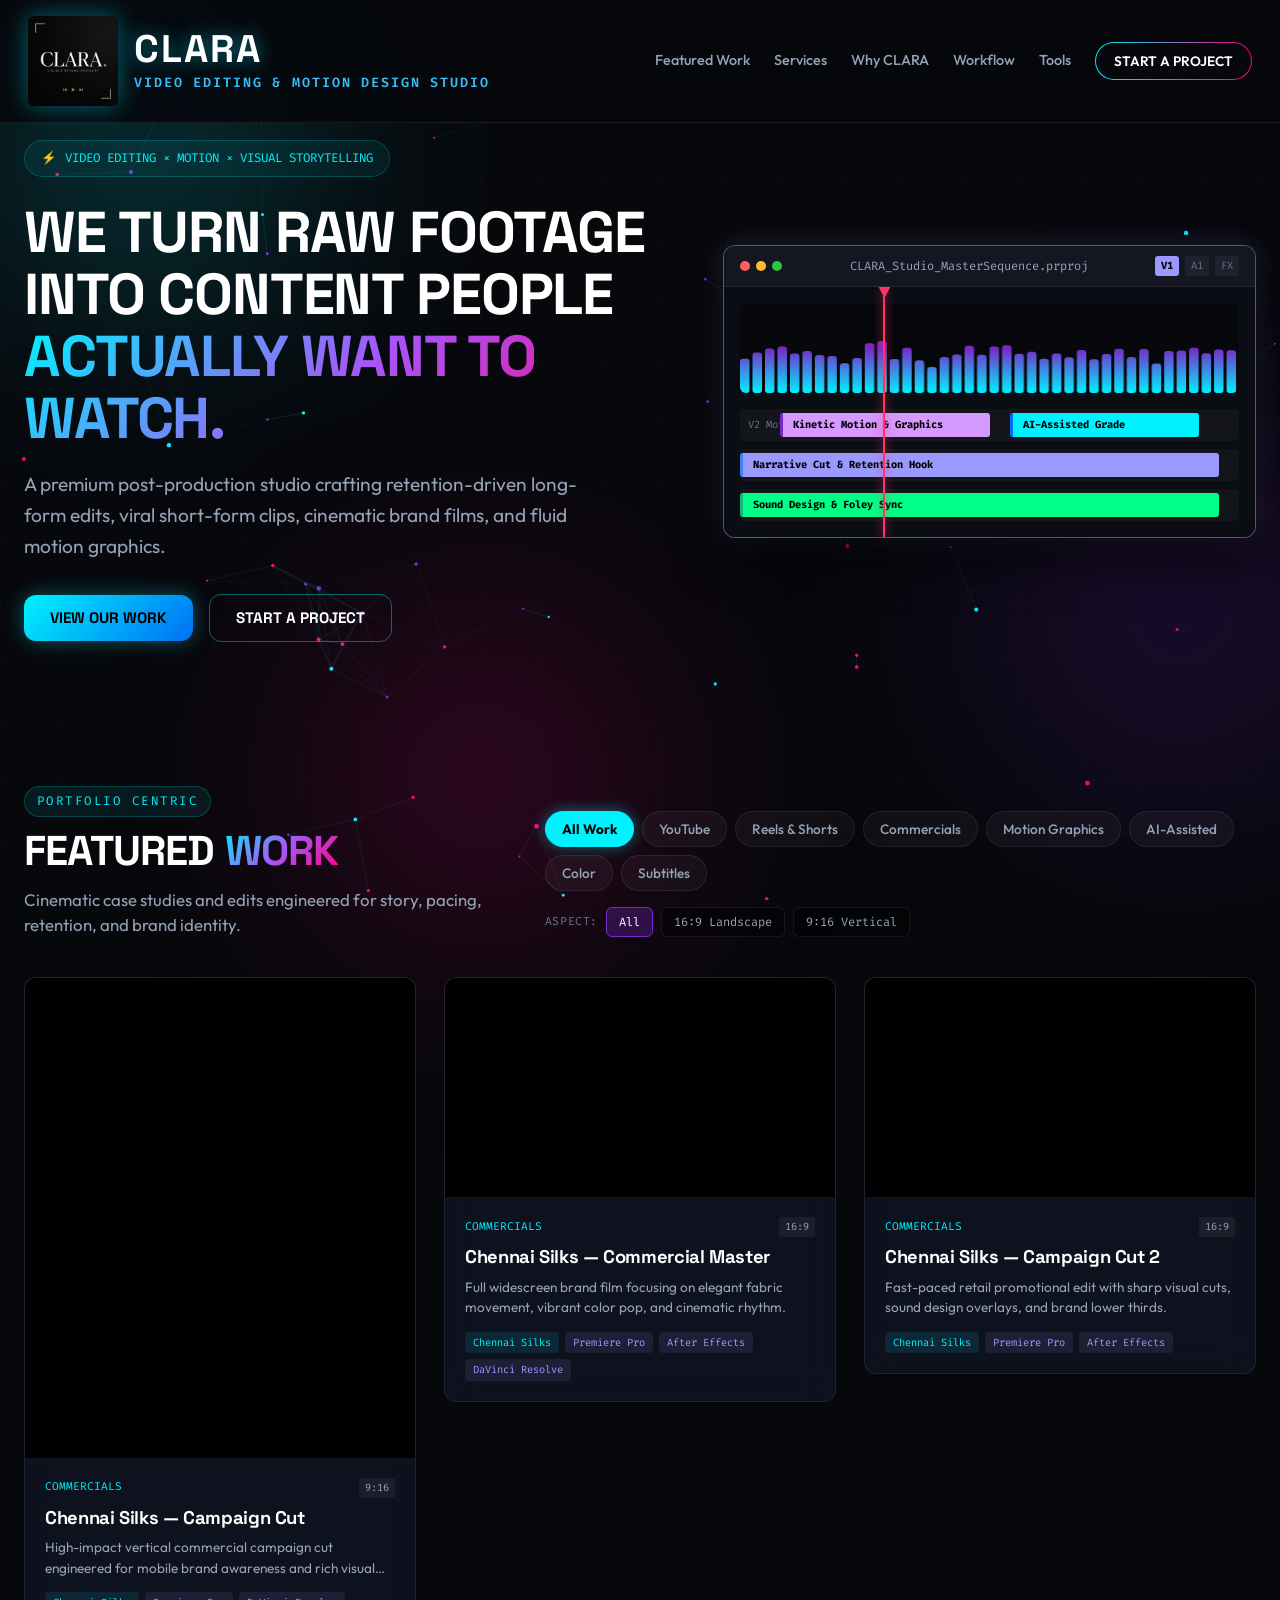
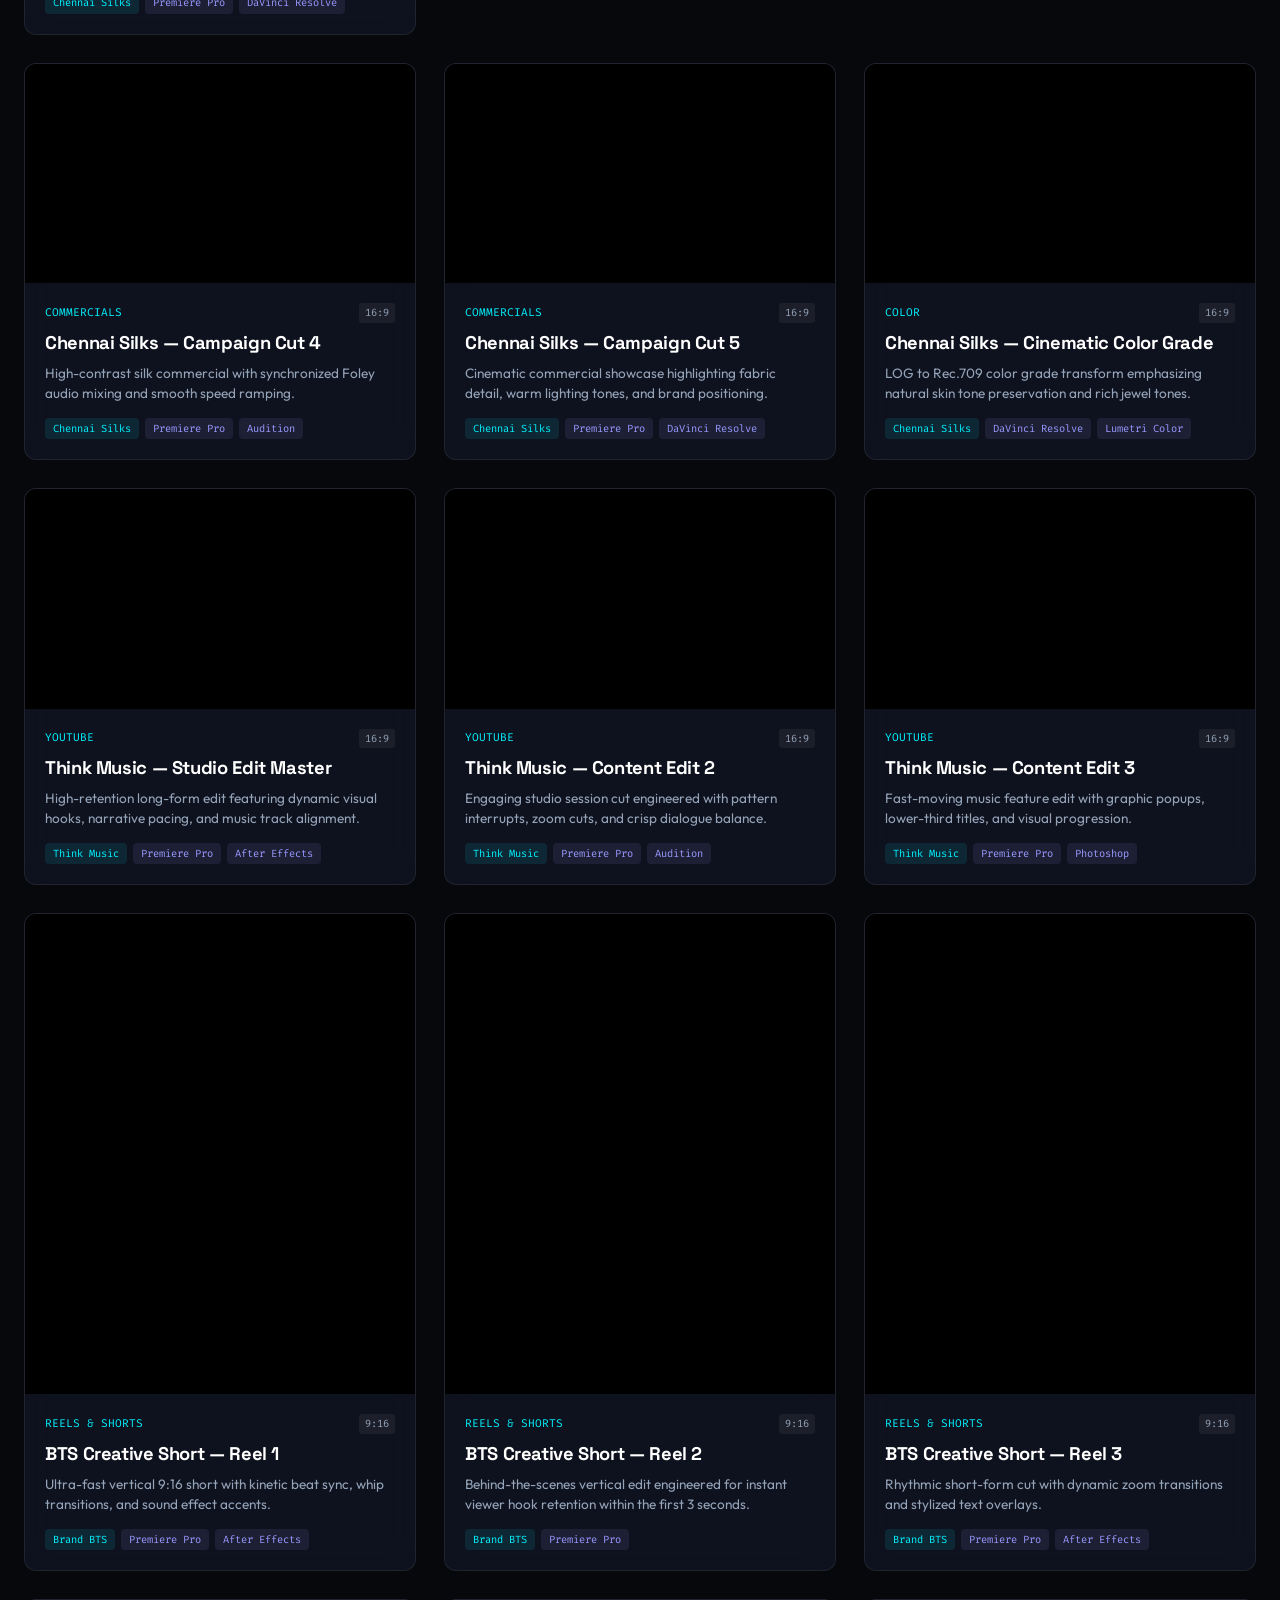
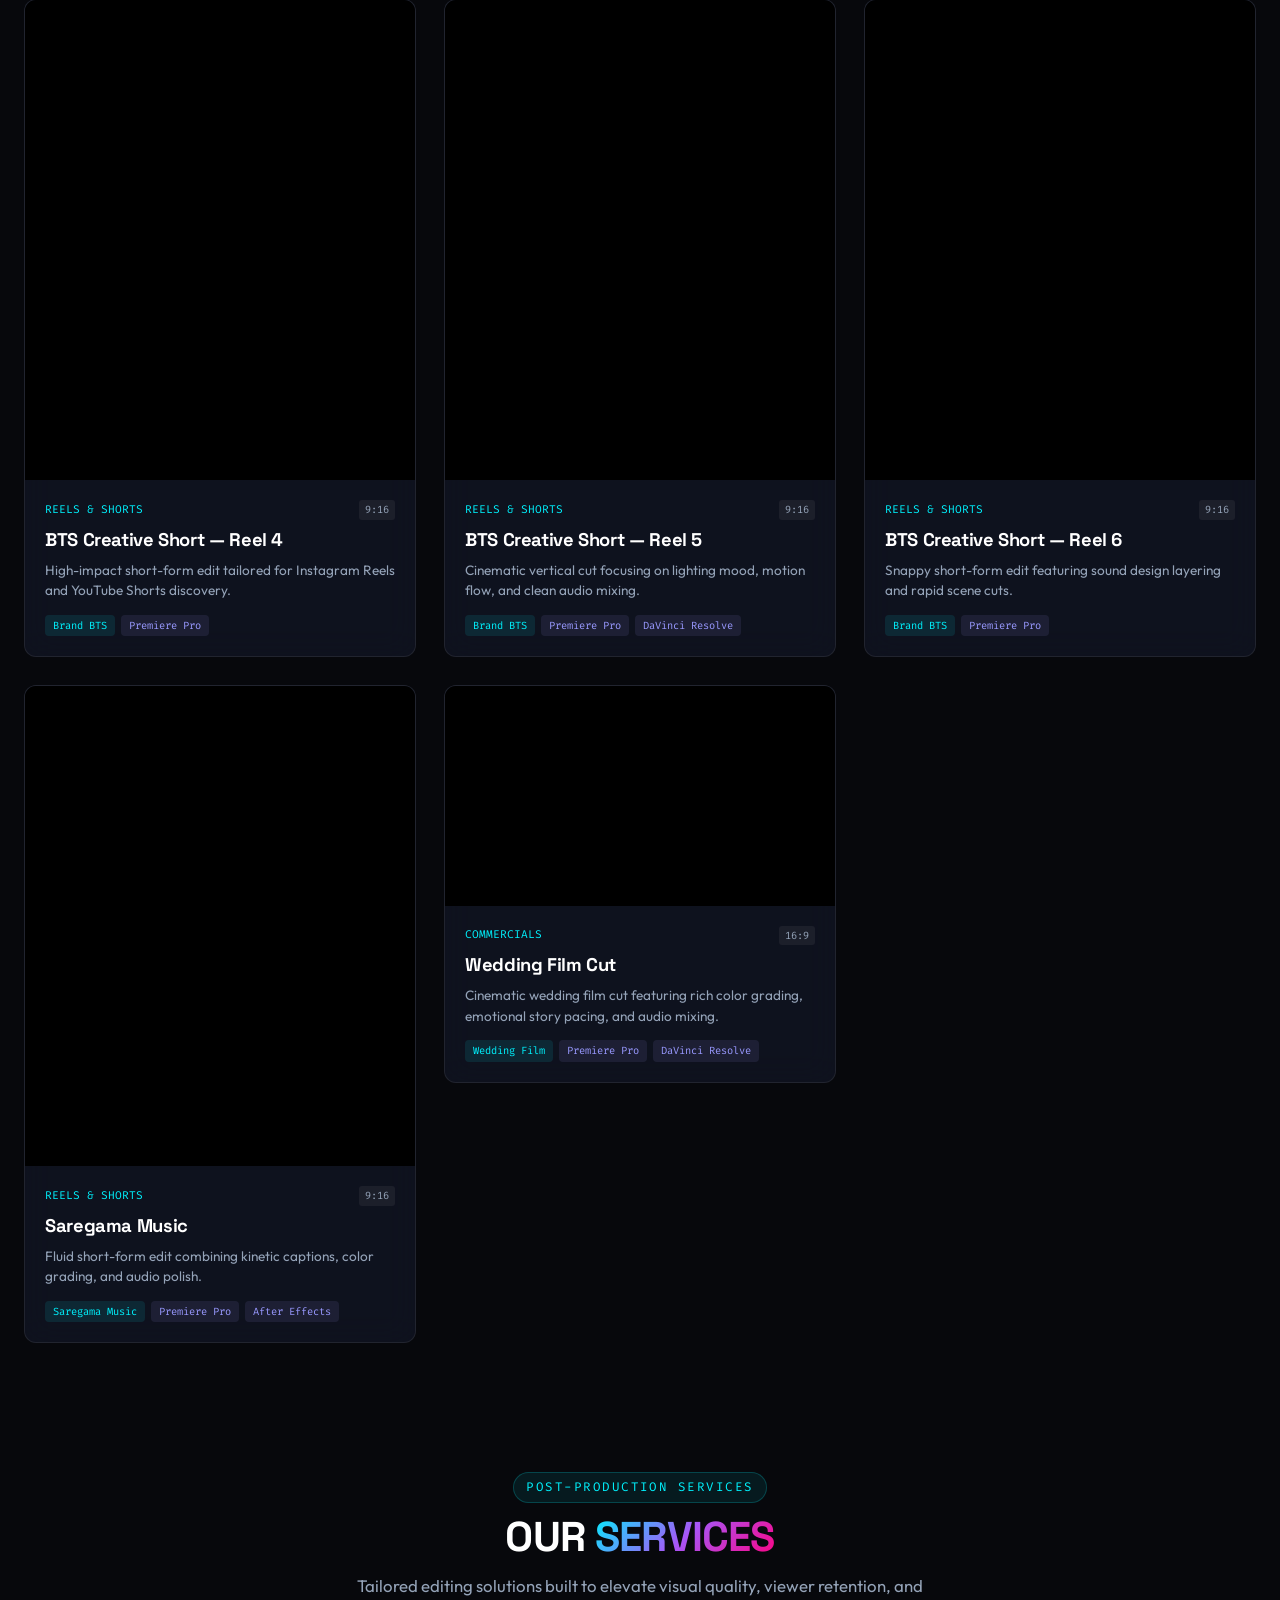
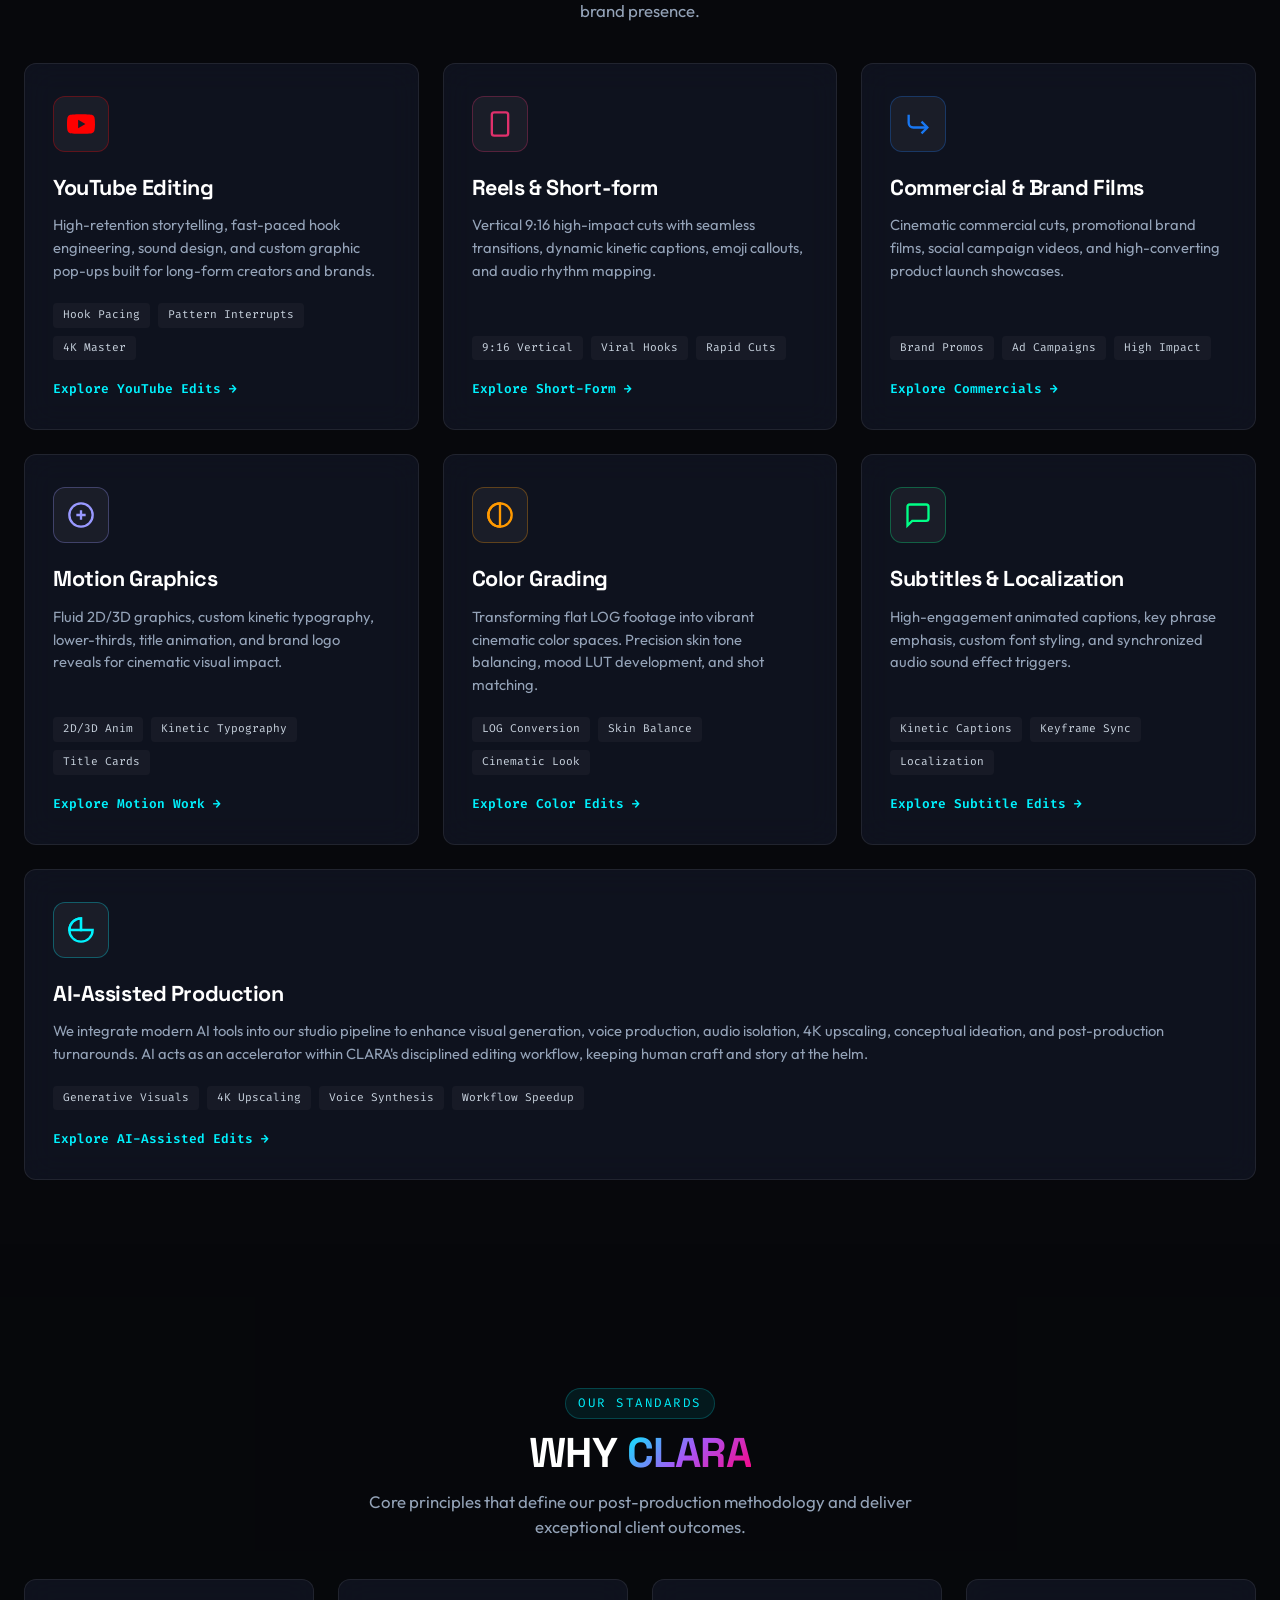
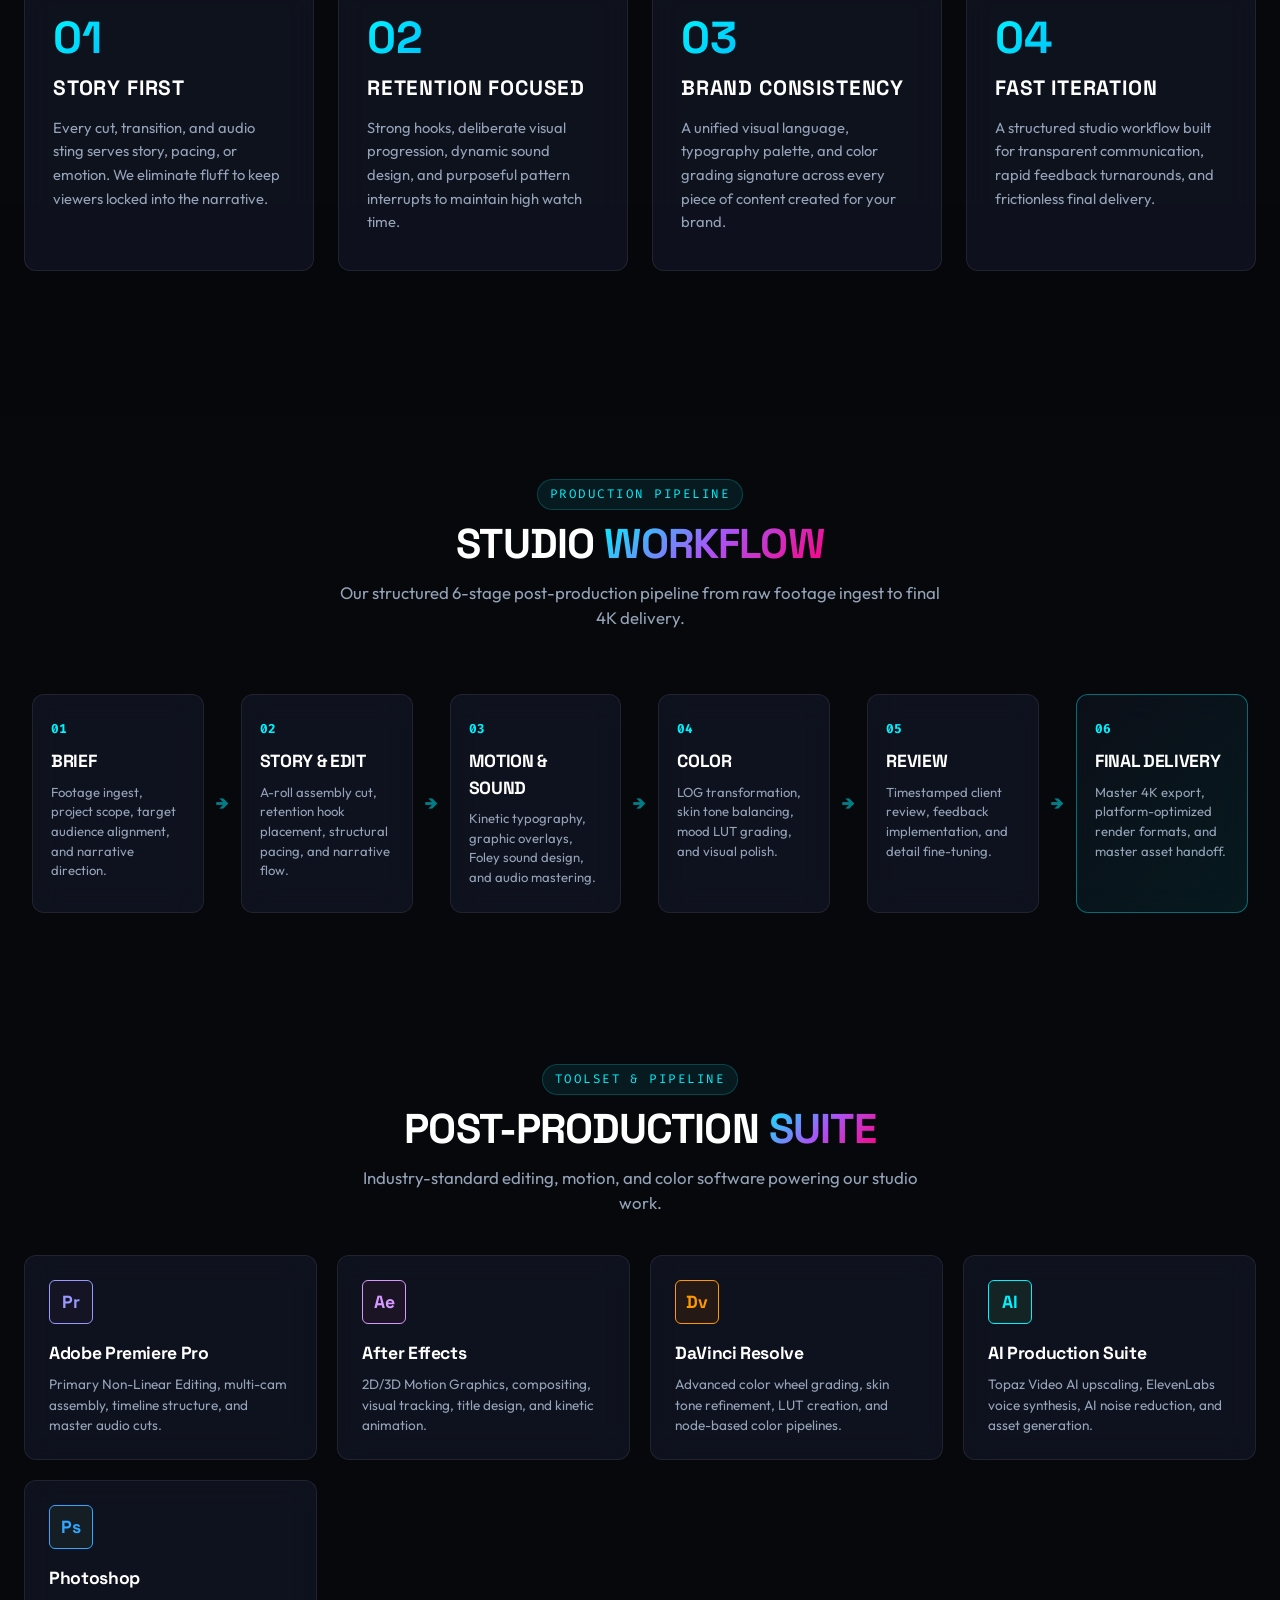
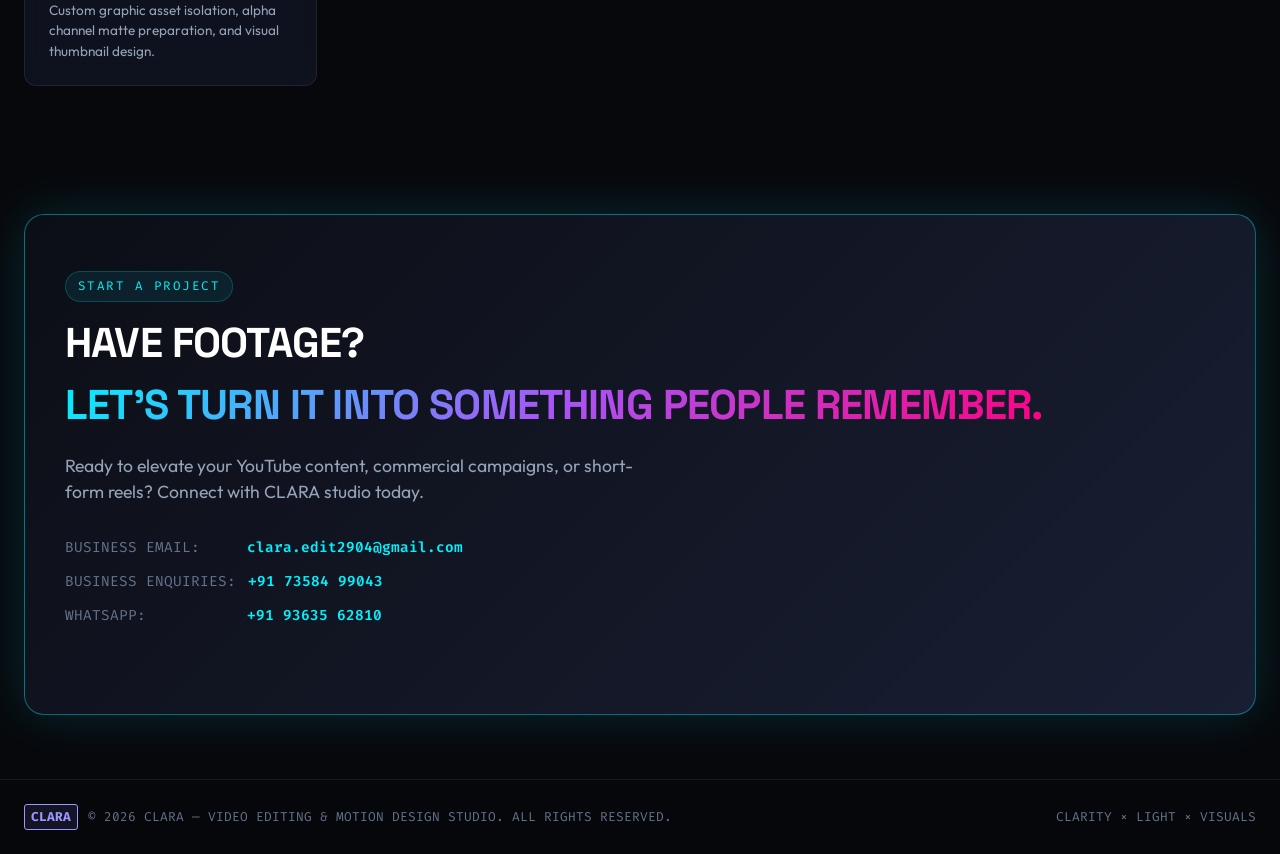
==== commit 85b2b43a: "Remove repeated video entries and remove Adobe Audition card from Tools section" ====
--- a/portfolio/index.html
+++ b/portfolio/index.html
@@ -400,11 +400,6 @@
           <h4>Photoshop</h4>
           <p>Custom graphic asset isolation, alpha channel matte preparation, and visual thumbnail design.</p>
         </div>
-        <div class="suite-card">
-          <div class="suite-badge au">Au</div>
-          <h4>Adobe Audition</h4>
-          <p>Spectral audio repair, voice isolation, sound FX master mixing, and loudness normalization.</p>
-        </div>
       </div>
     </div>
   </section>
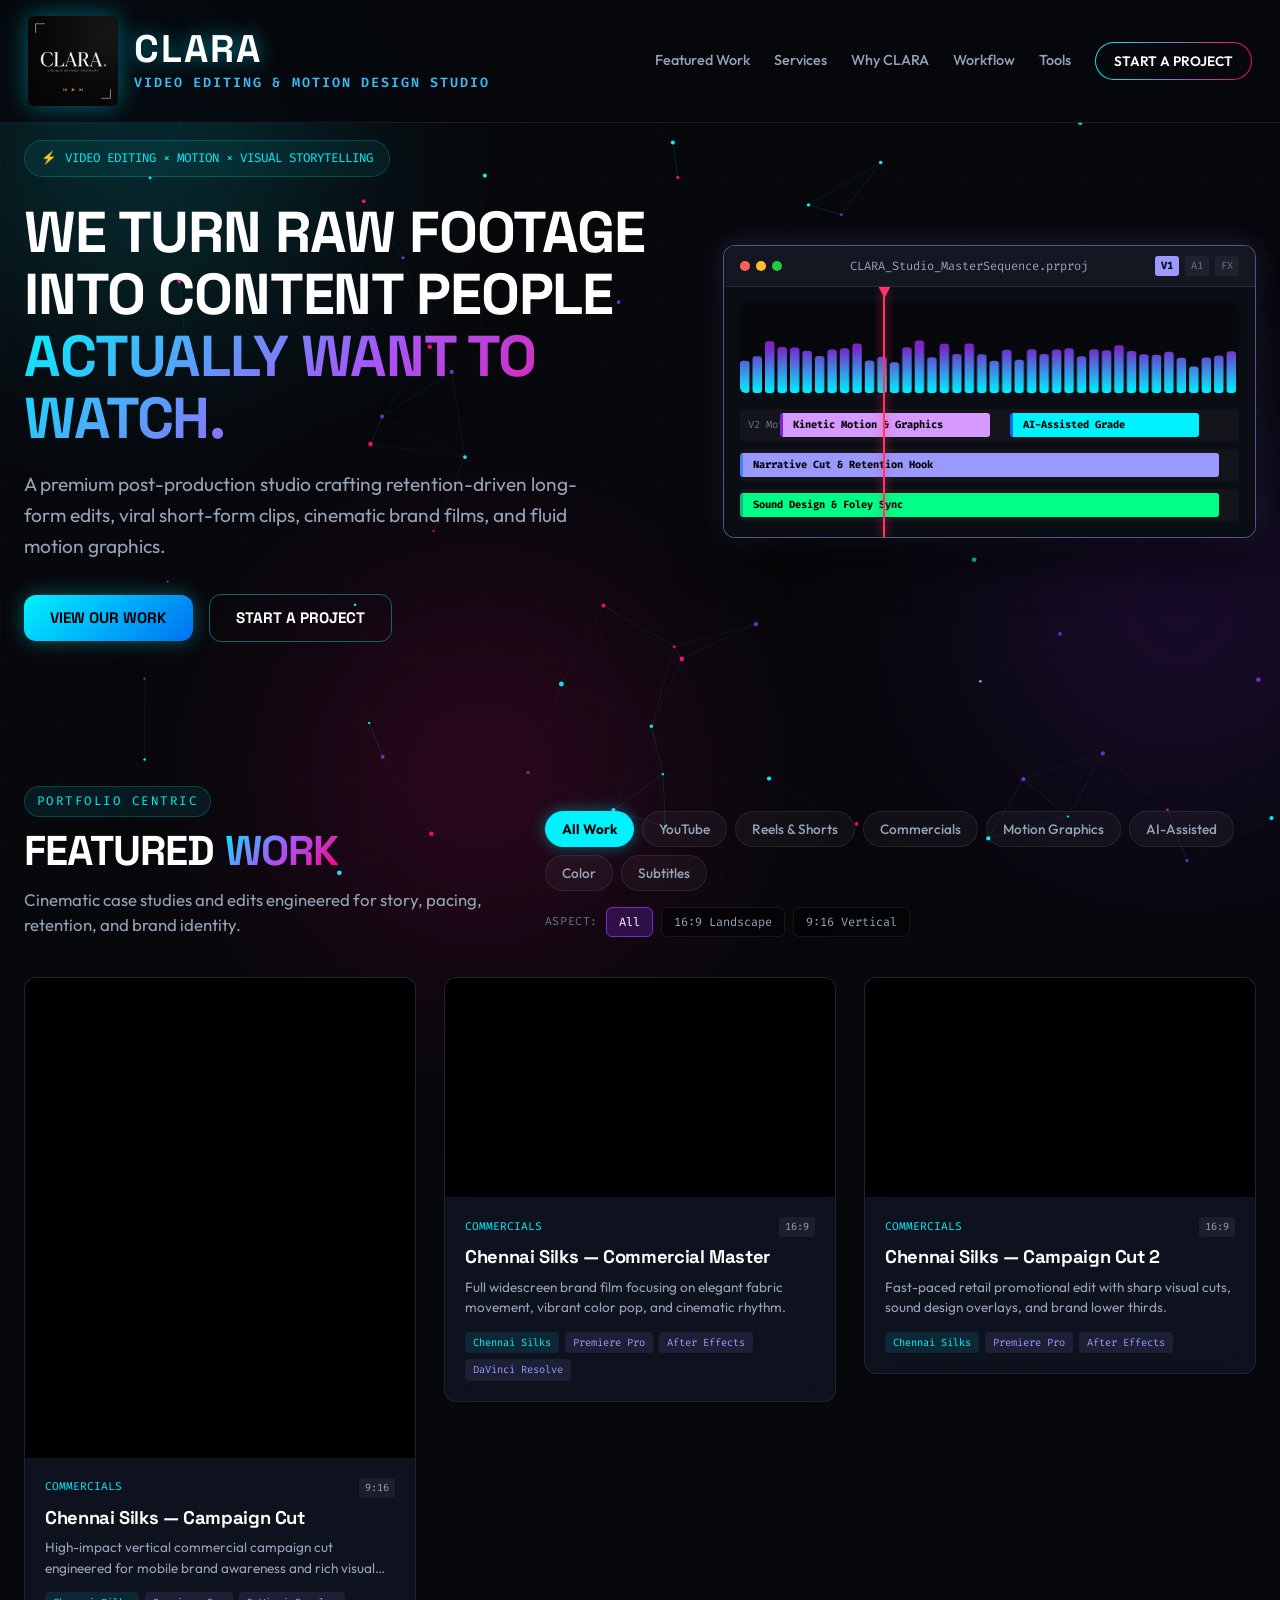
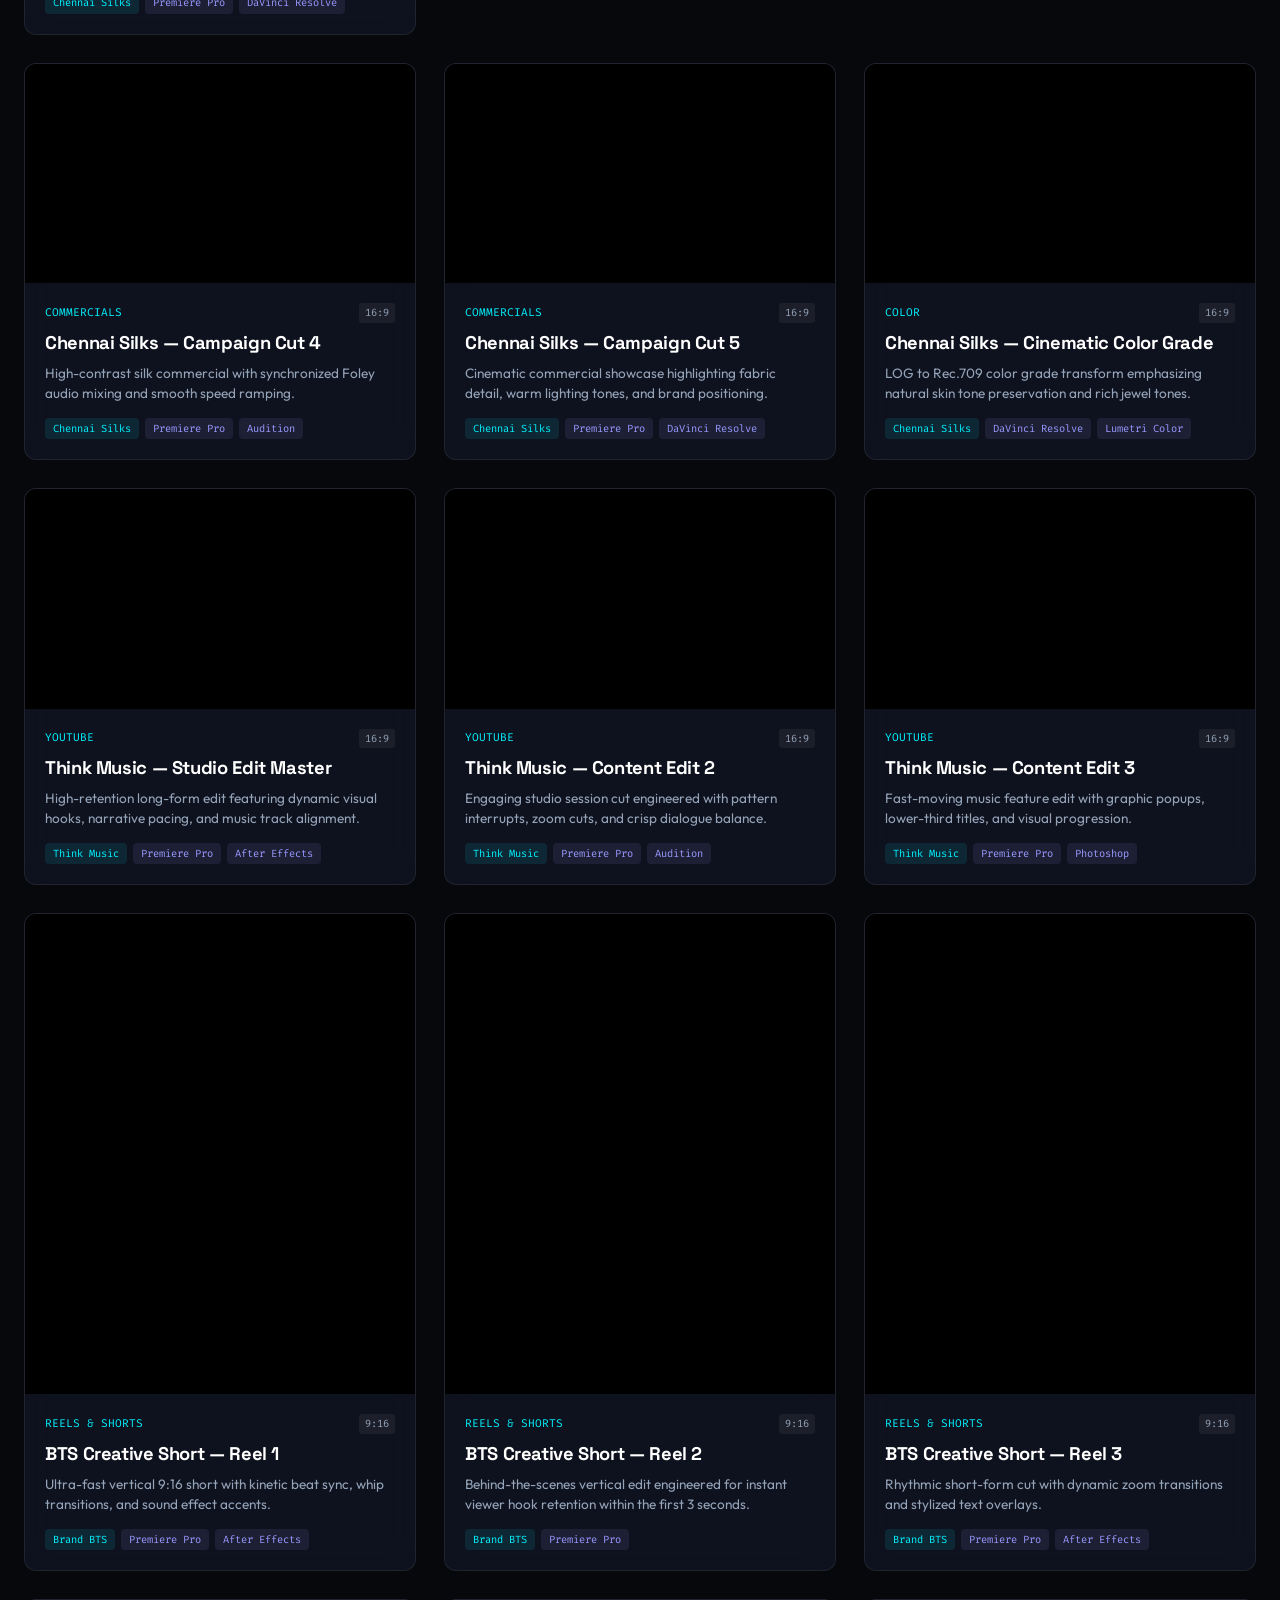
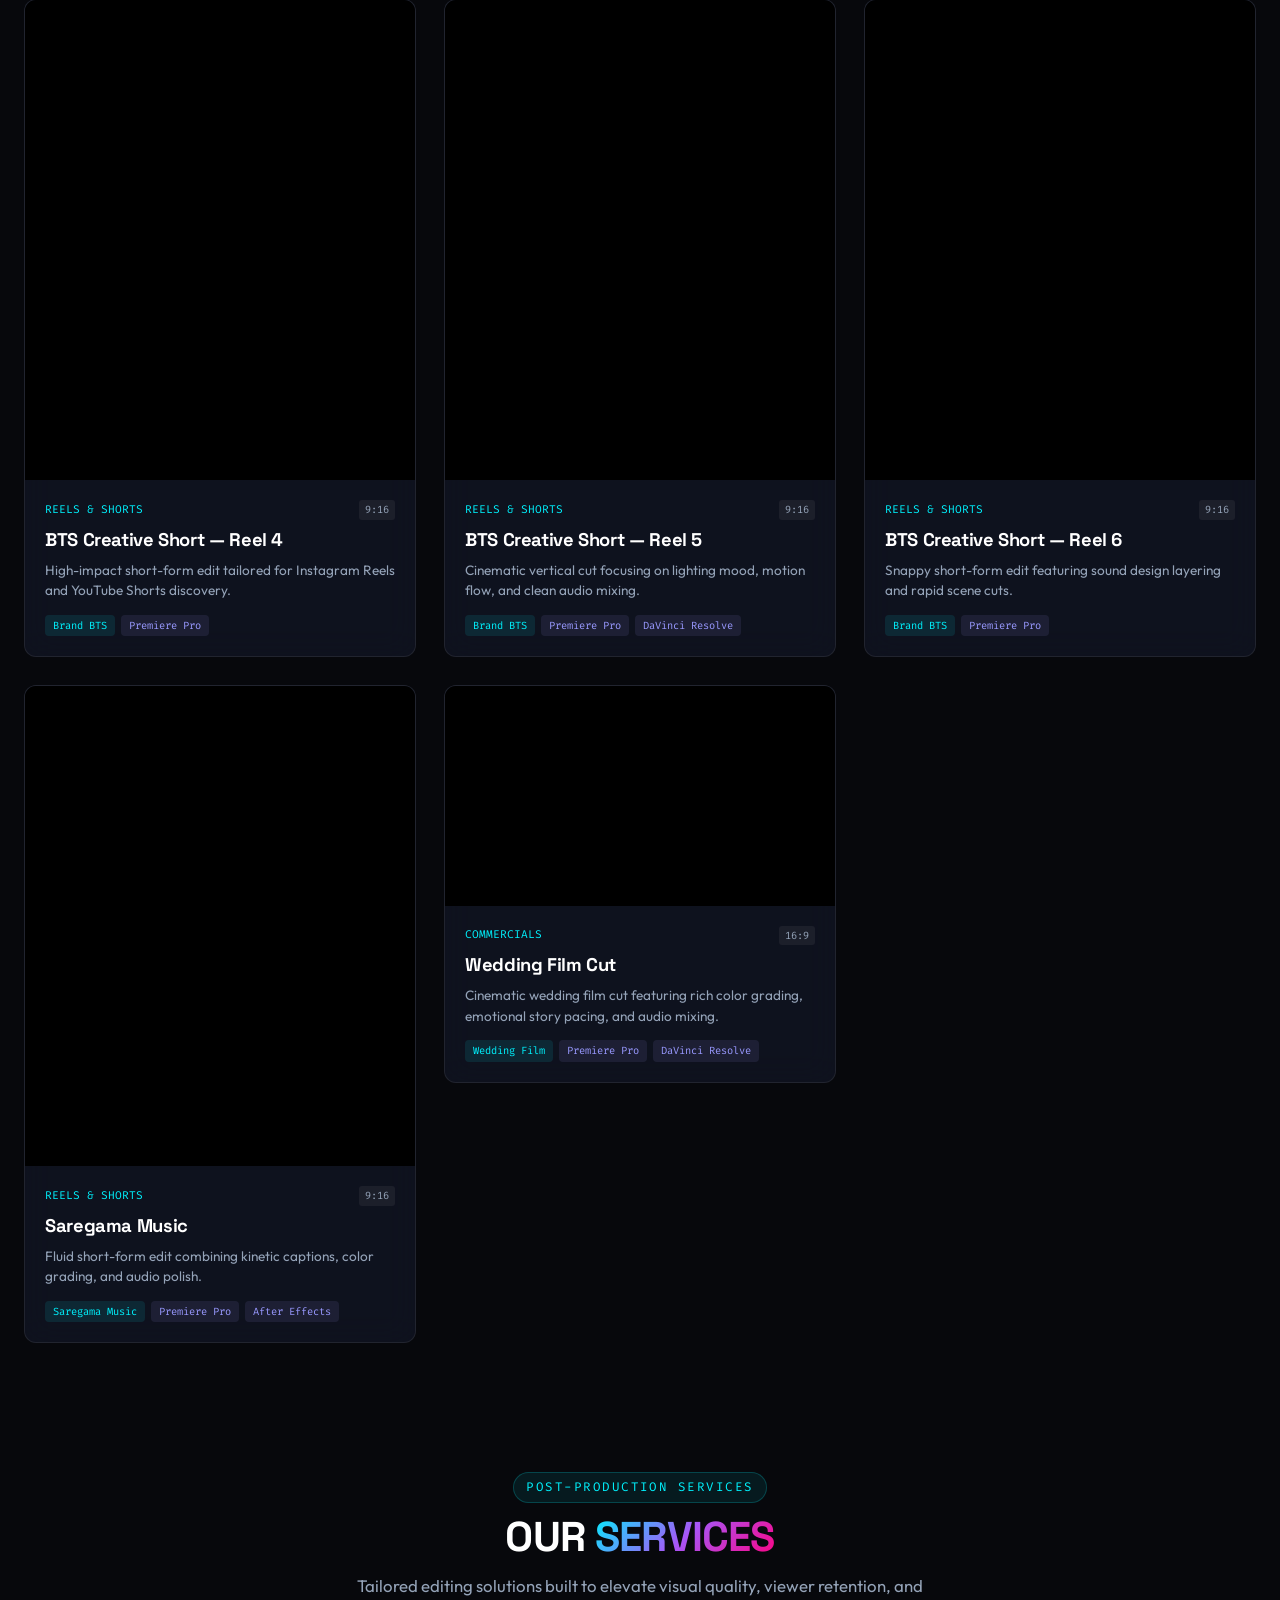
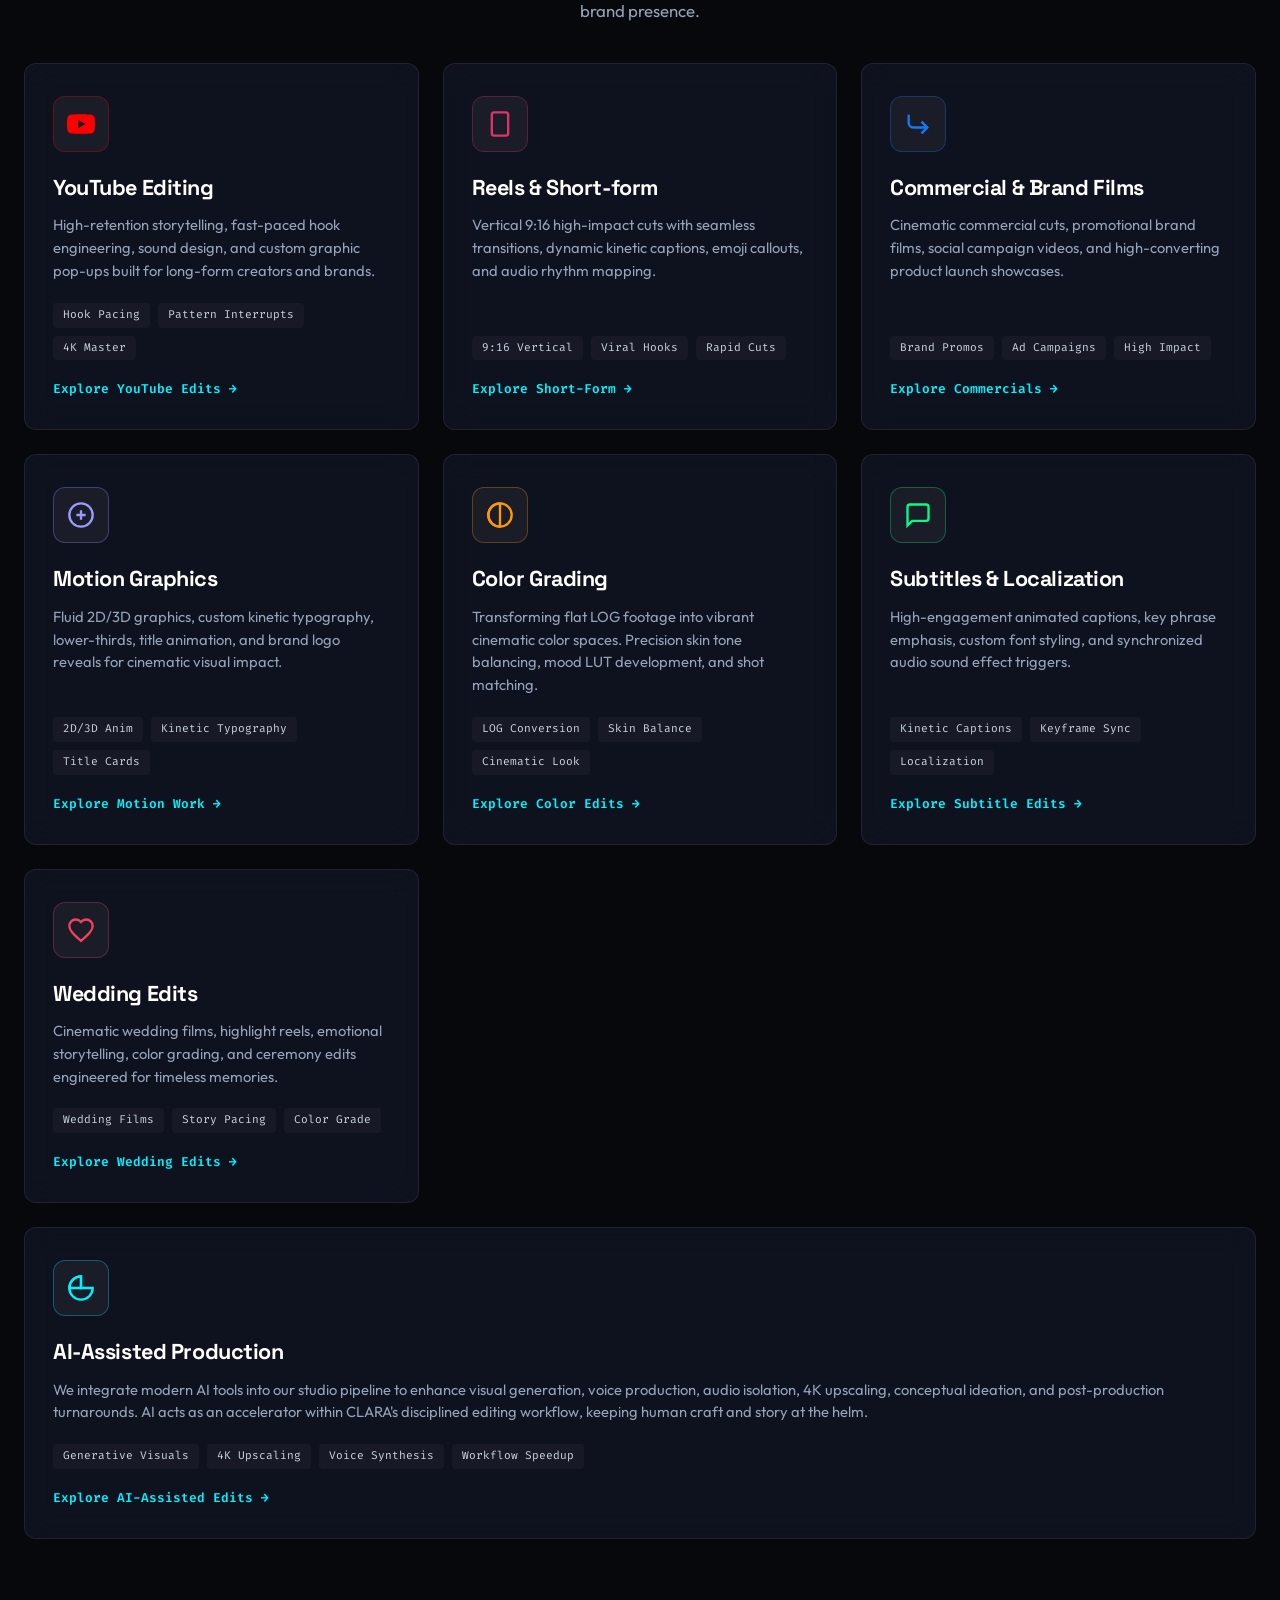
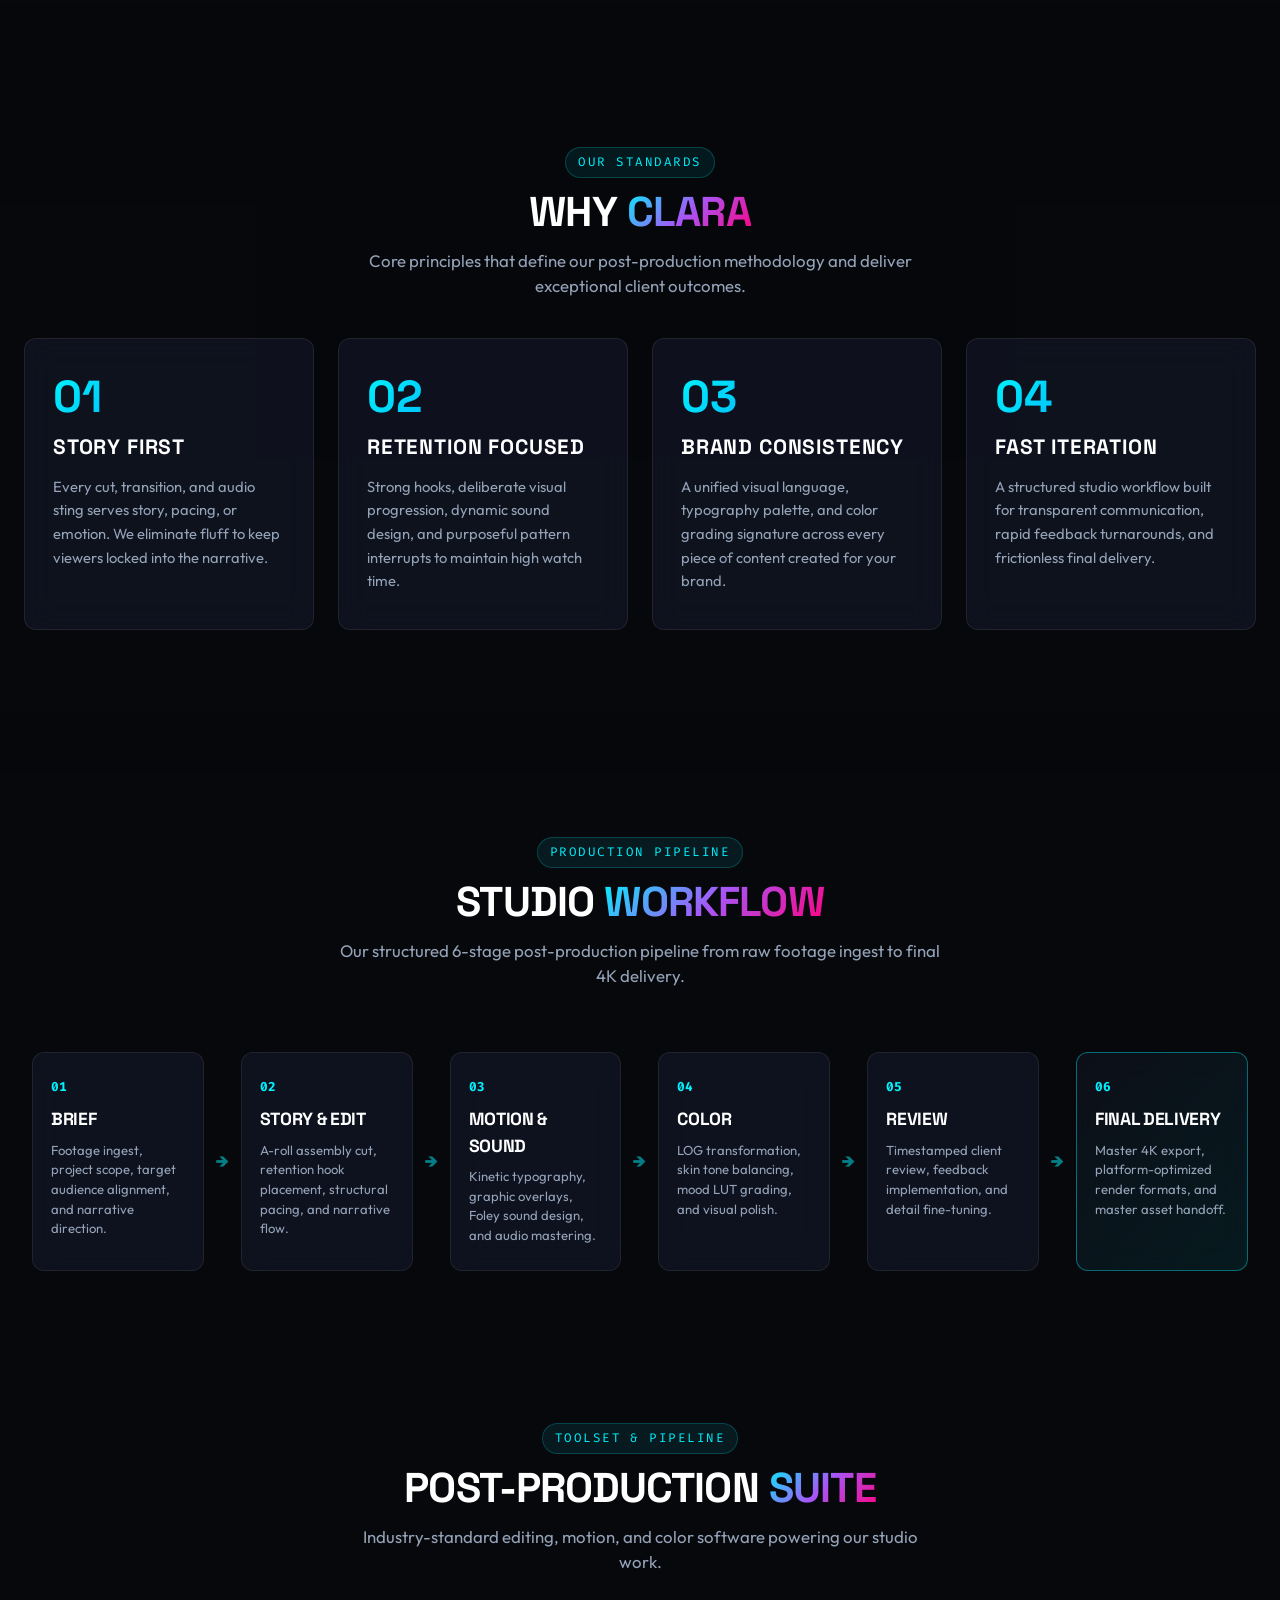
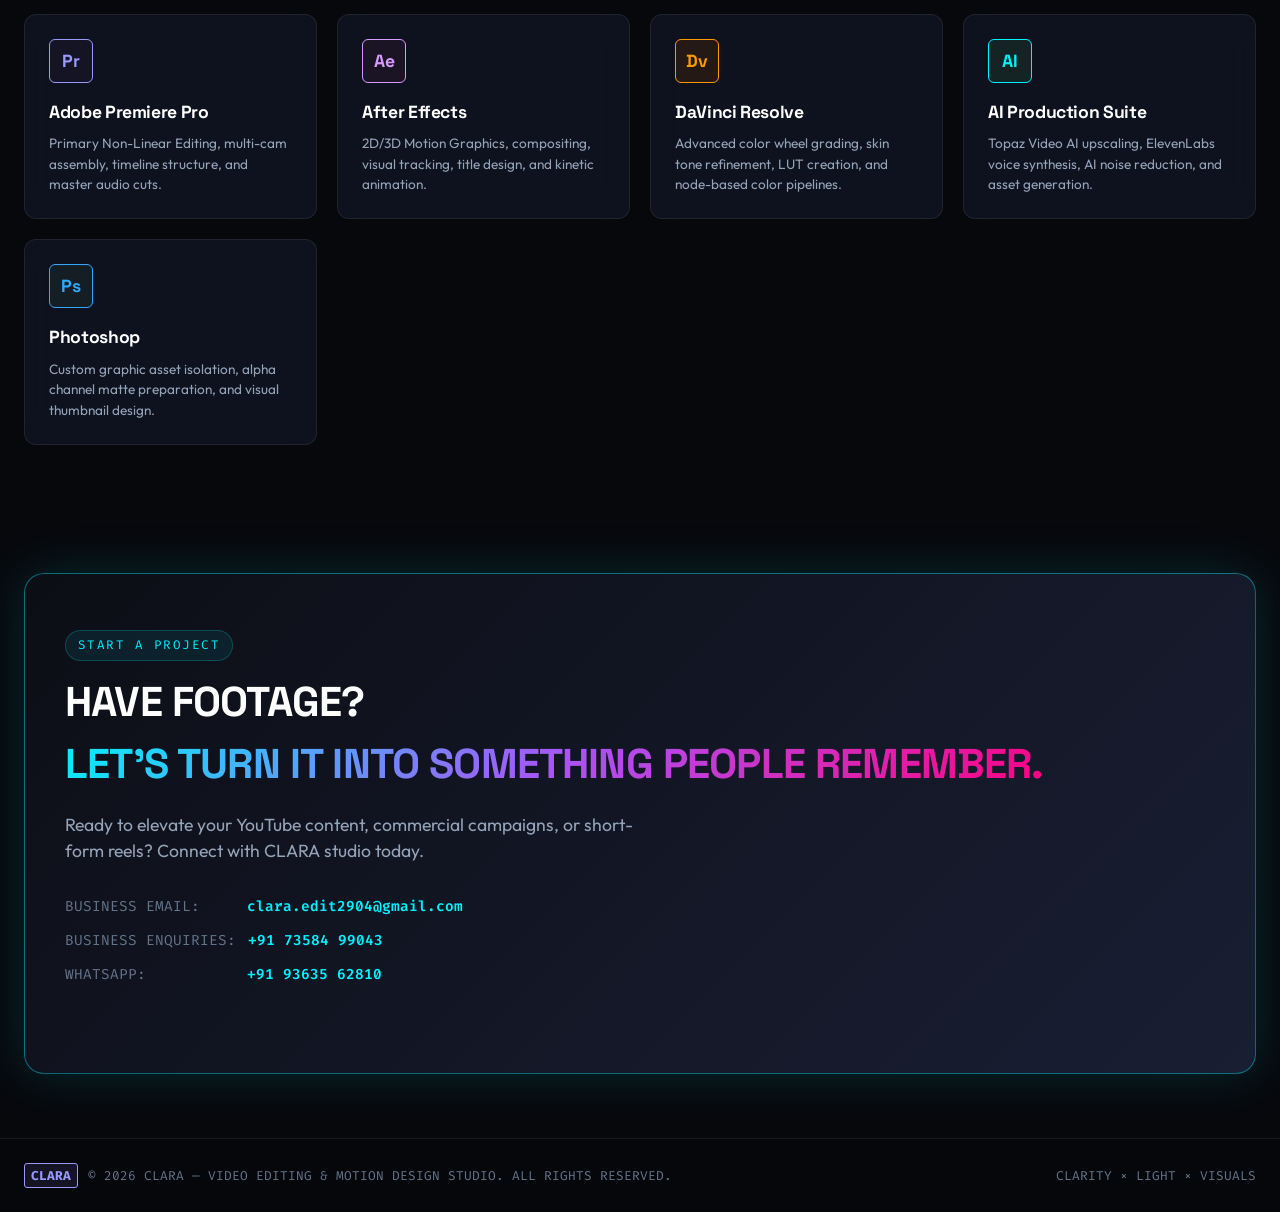
==== commit 781409c6: "Add Wedding Edits service card to CLARA Services section" ====
--- a/portfolio/index.html
+++ b/portfolio/index.html
@@ -259,6 +259,22 @@
           <button class="expertise-filter-btn" data-filter="Subtitles">Explore Subtitle Edits &rarr;</button>
         </div>
 
+        <!-- Service: Wedding Edits -->
+        <div class="expertise-card">
+          <div class="card-glow"></div>
+          <div class="expertise-icon color-accent" style="color: #f43f5e; border-color: rgba(244,63,94,0.3);">
+            <svg width="28" height="28" viewBox="0 0 24 24" fill="none" stroke="currentColor" stroke-width="2"><path d="M12 21.35l-1.45-1.32C5.4 15.36 2 12.28 2 8.5 2 5.42 4.42 3 7.5 3c1.74 0 3.41.81 4.5 2.09C13.09 3.81 14.76 3 16.5 3 19.58 3 22 5.42 22 8.5c0 3.78-3.4 6.86-8.55 11.54L12 21.35z"/></svg>
+          </div>
+          <h3 class="expertise-title">Wedding Edits</h3>
+          <p class="expertise-desc">Cinematic wedding films, highlight reels, emotional storytelling, color grading, and ceremony edits engineered for timeless memories.</p>
+          <div class="expertise-tags">
+            <span>Wedding Films</span>
+            <span>Story Pacing</span>
+            <span>Color Grade</span>
+          </div>
+          <button class="expertise-filter-btn" data-filter="Commercials">Explore Wedding Edits &rarr;</button>
+        </div>
+
         <!-- Service 7: AI-Assisted Production -->
         <div class="expertise-card full-width-card">
           <div class="card-glow"></div>
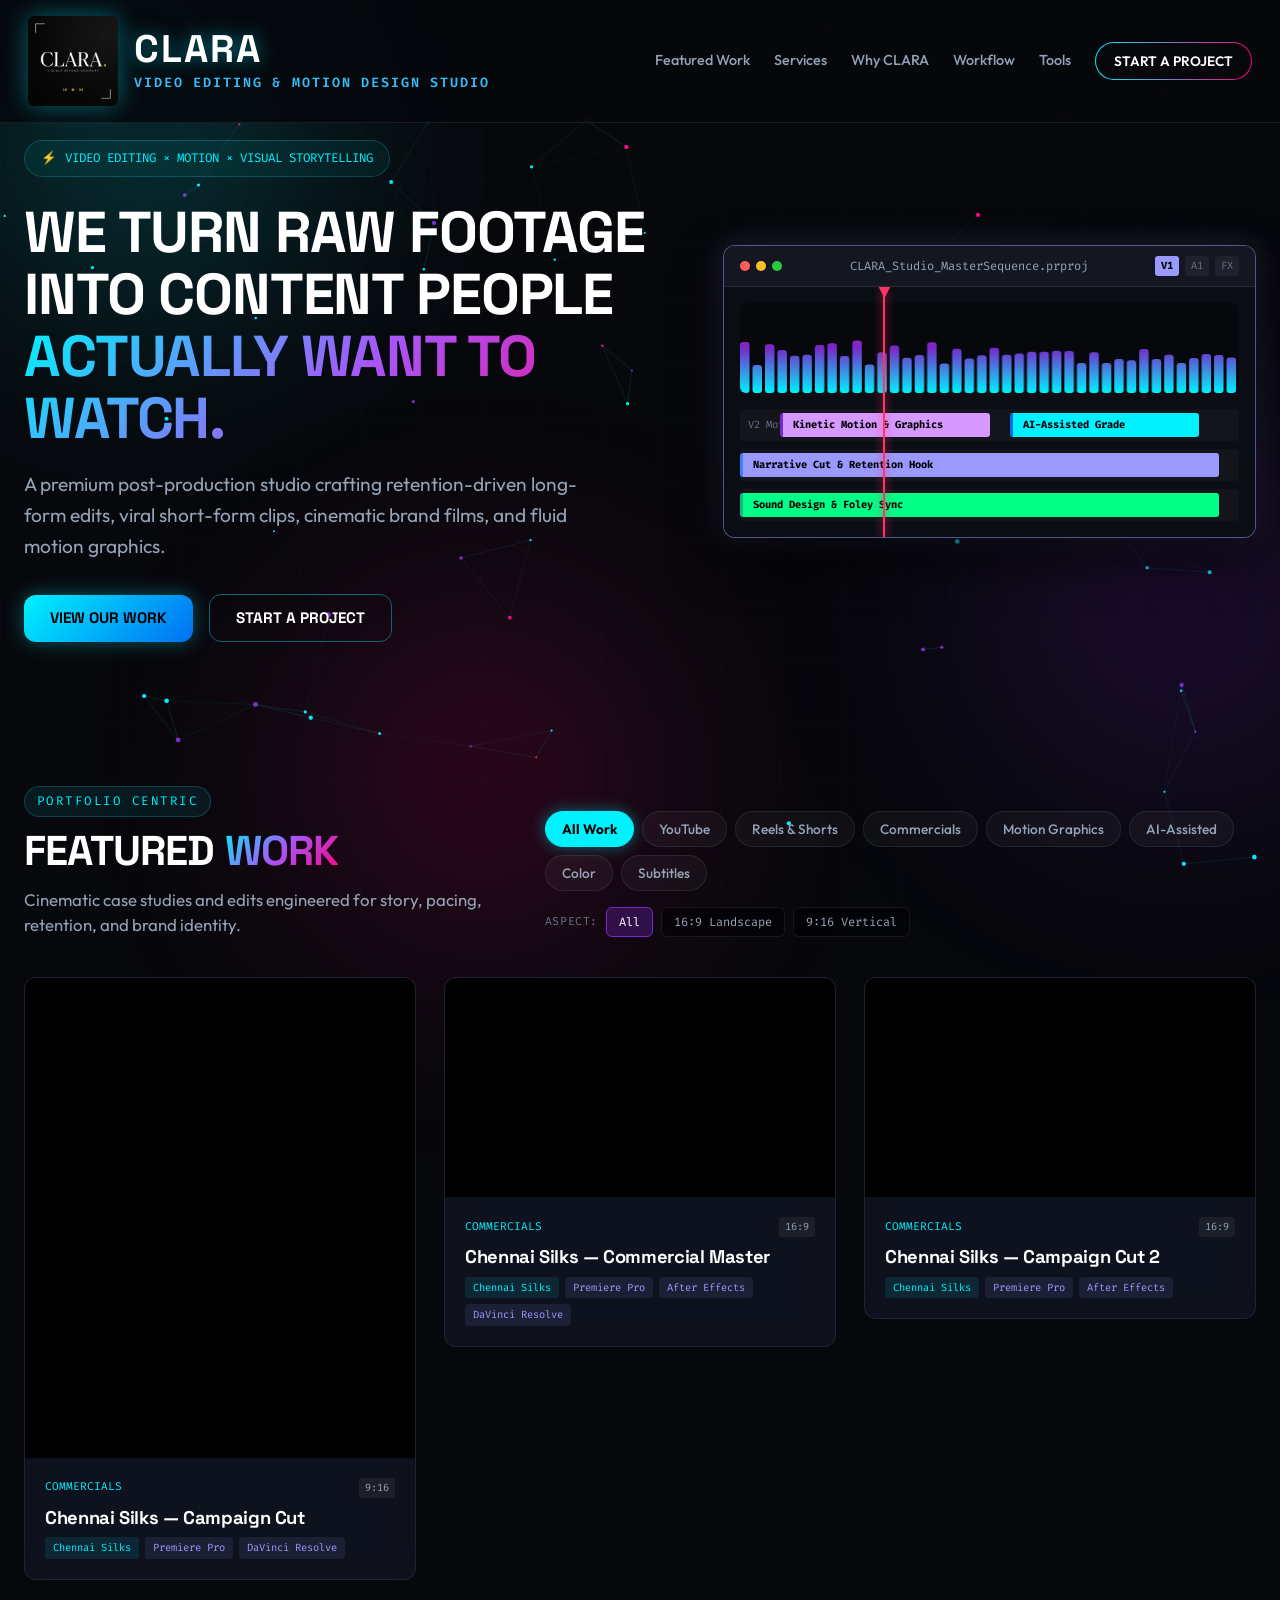
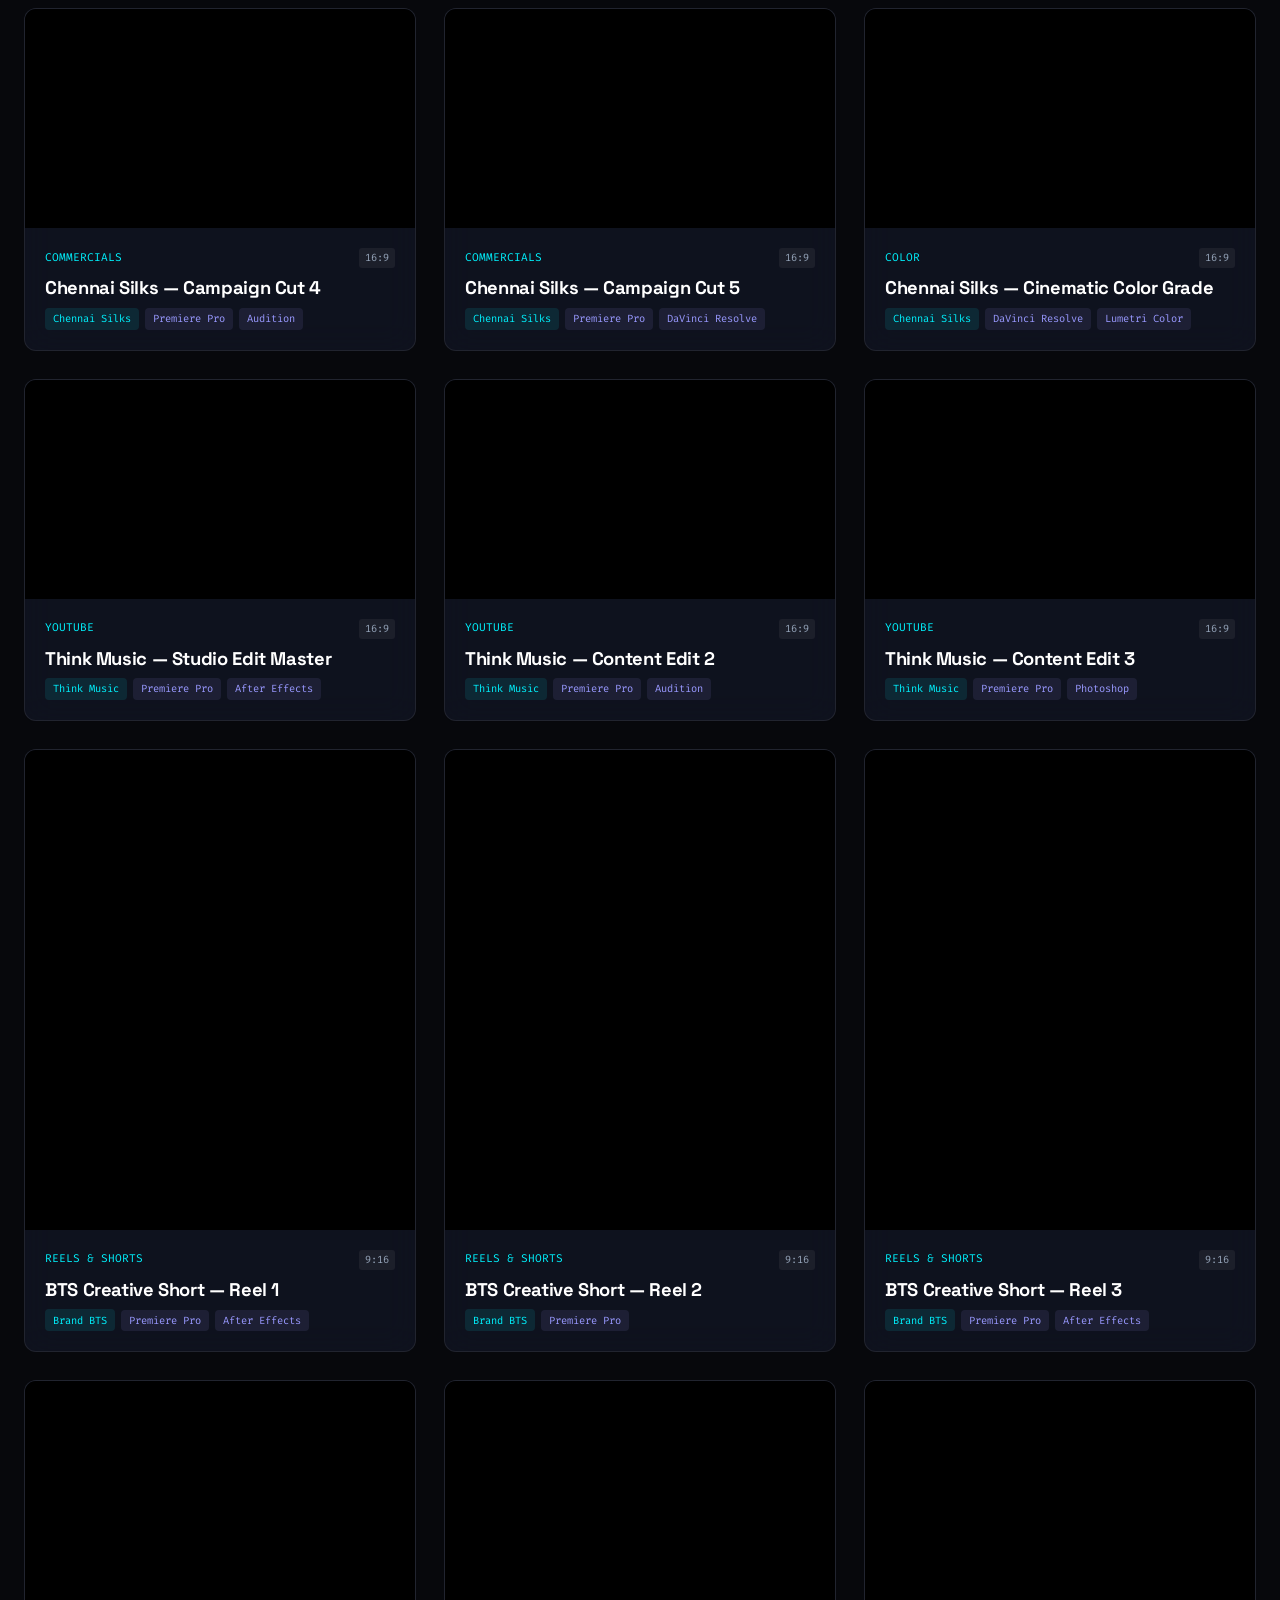
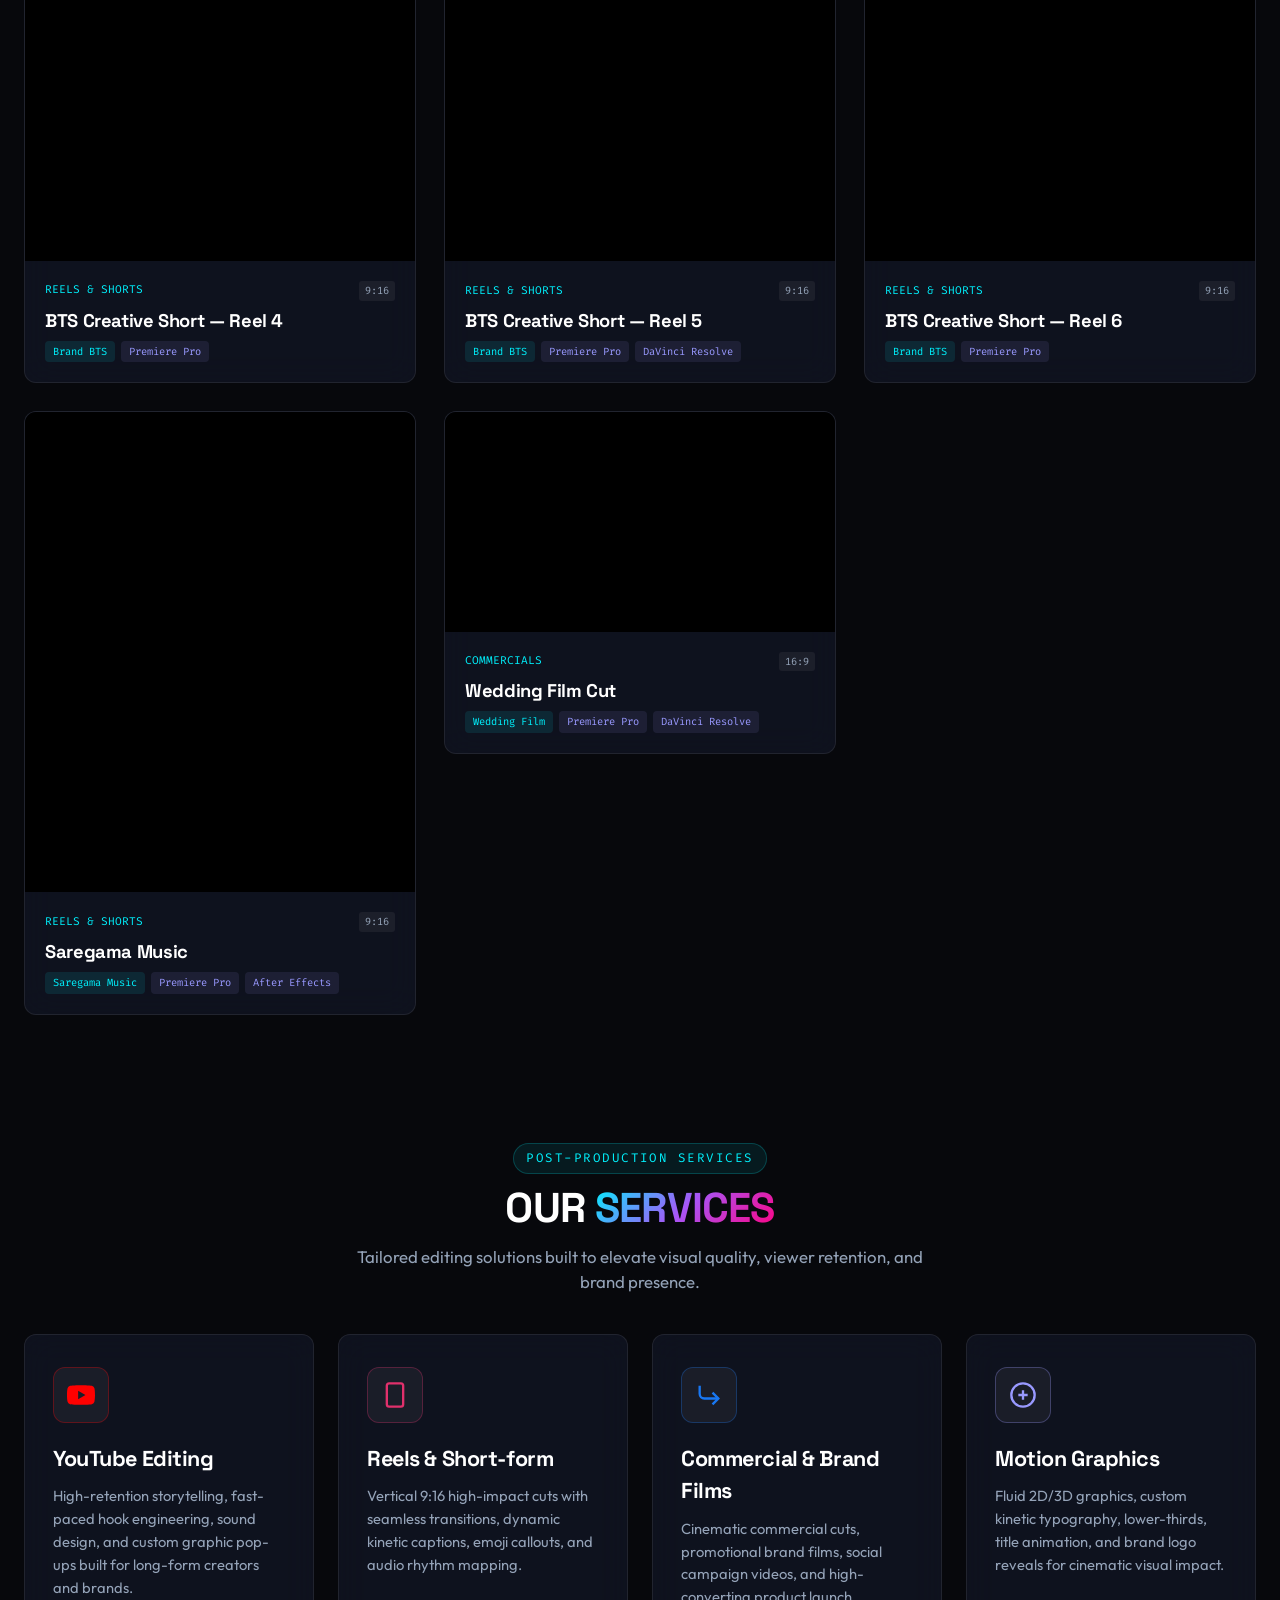
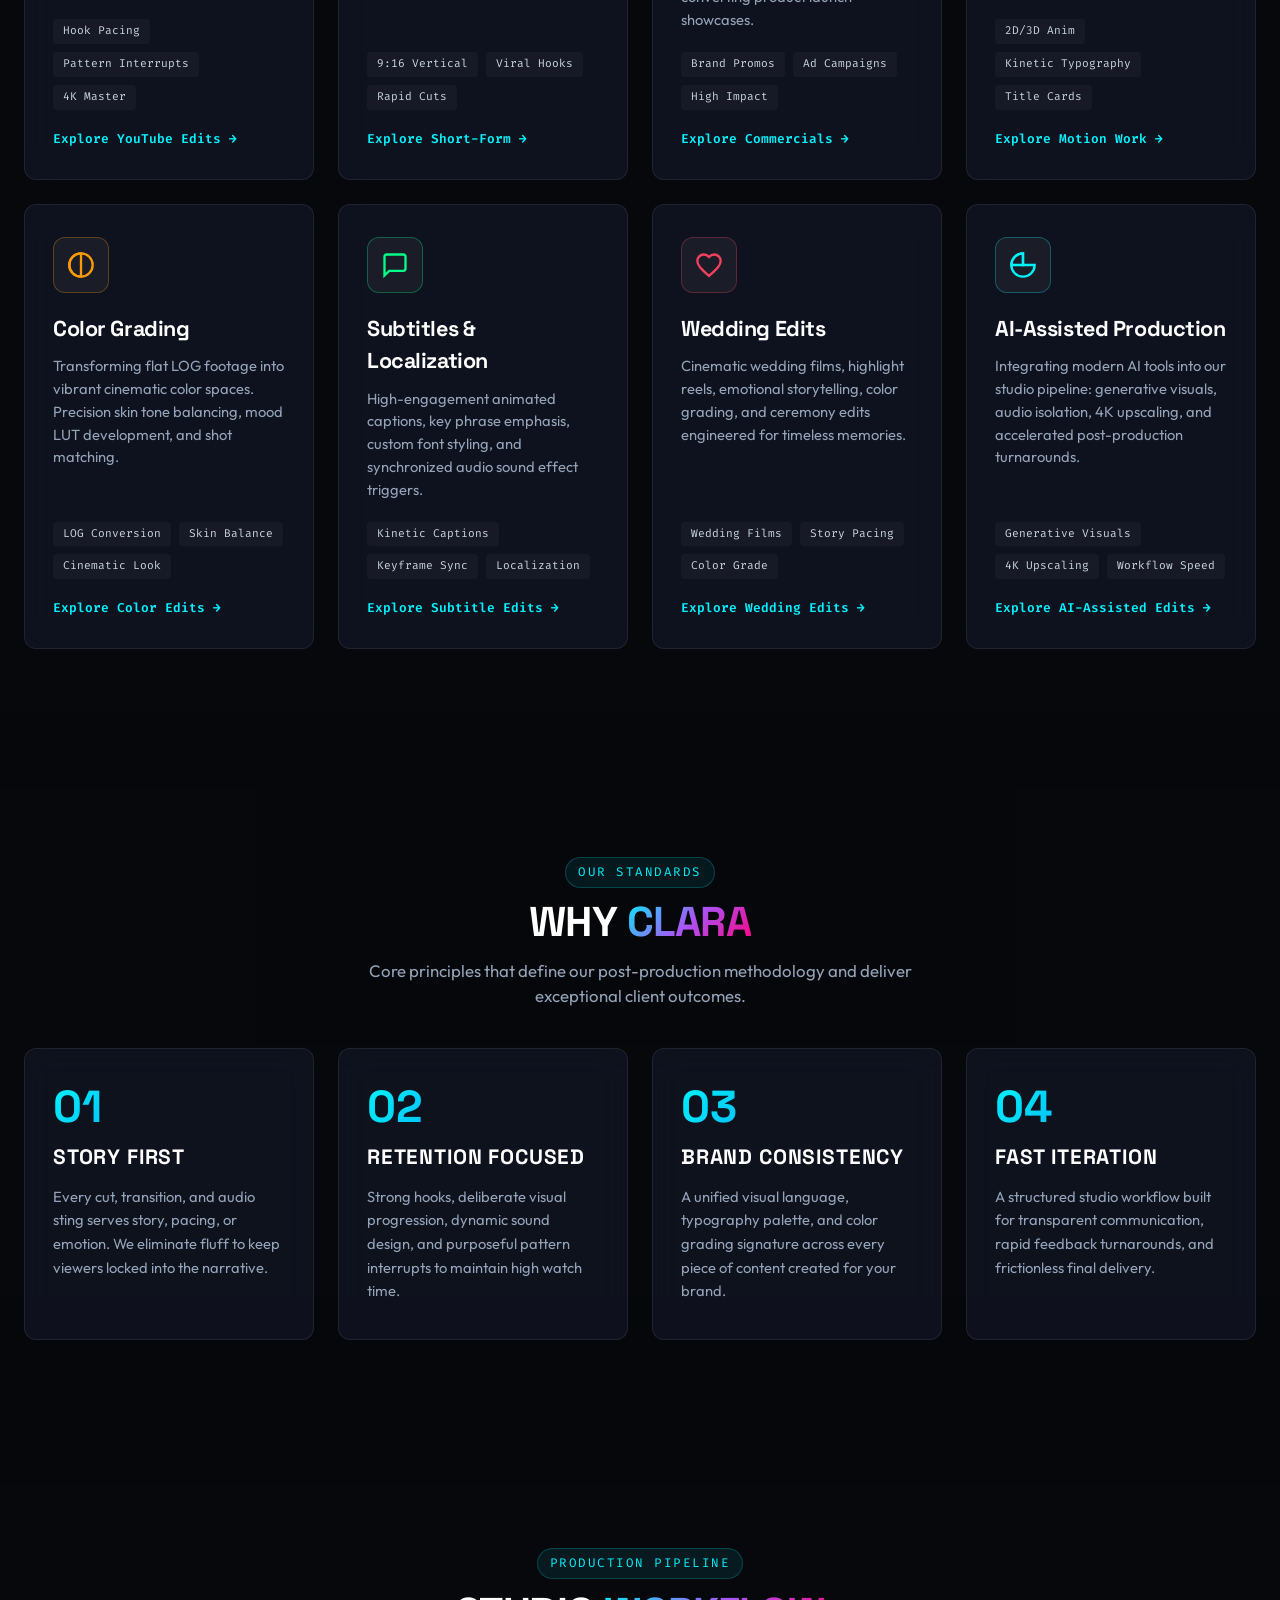
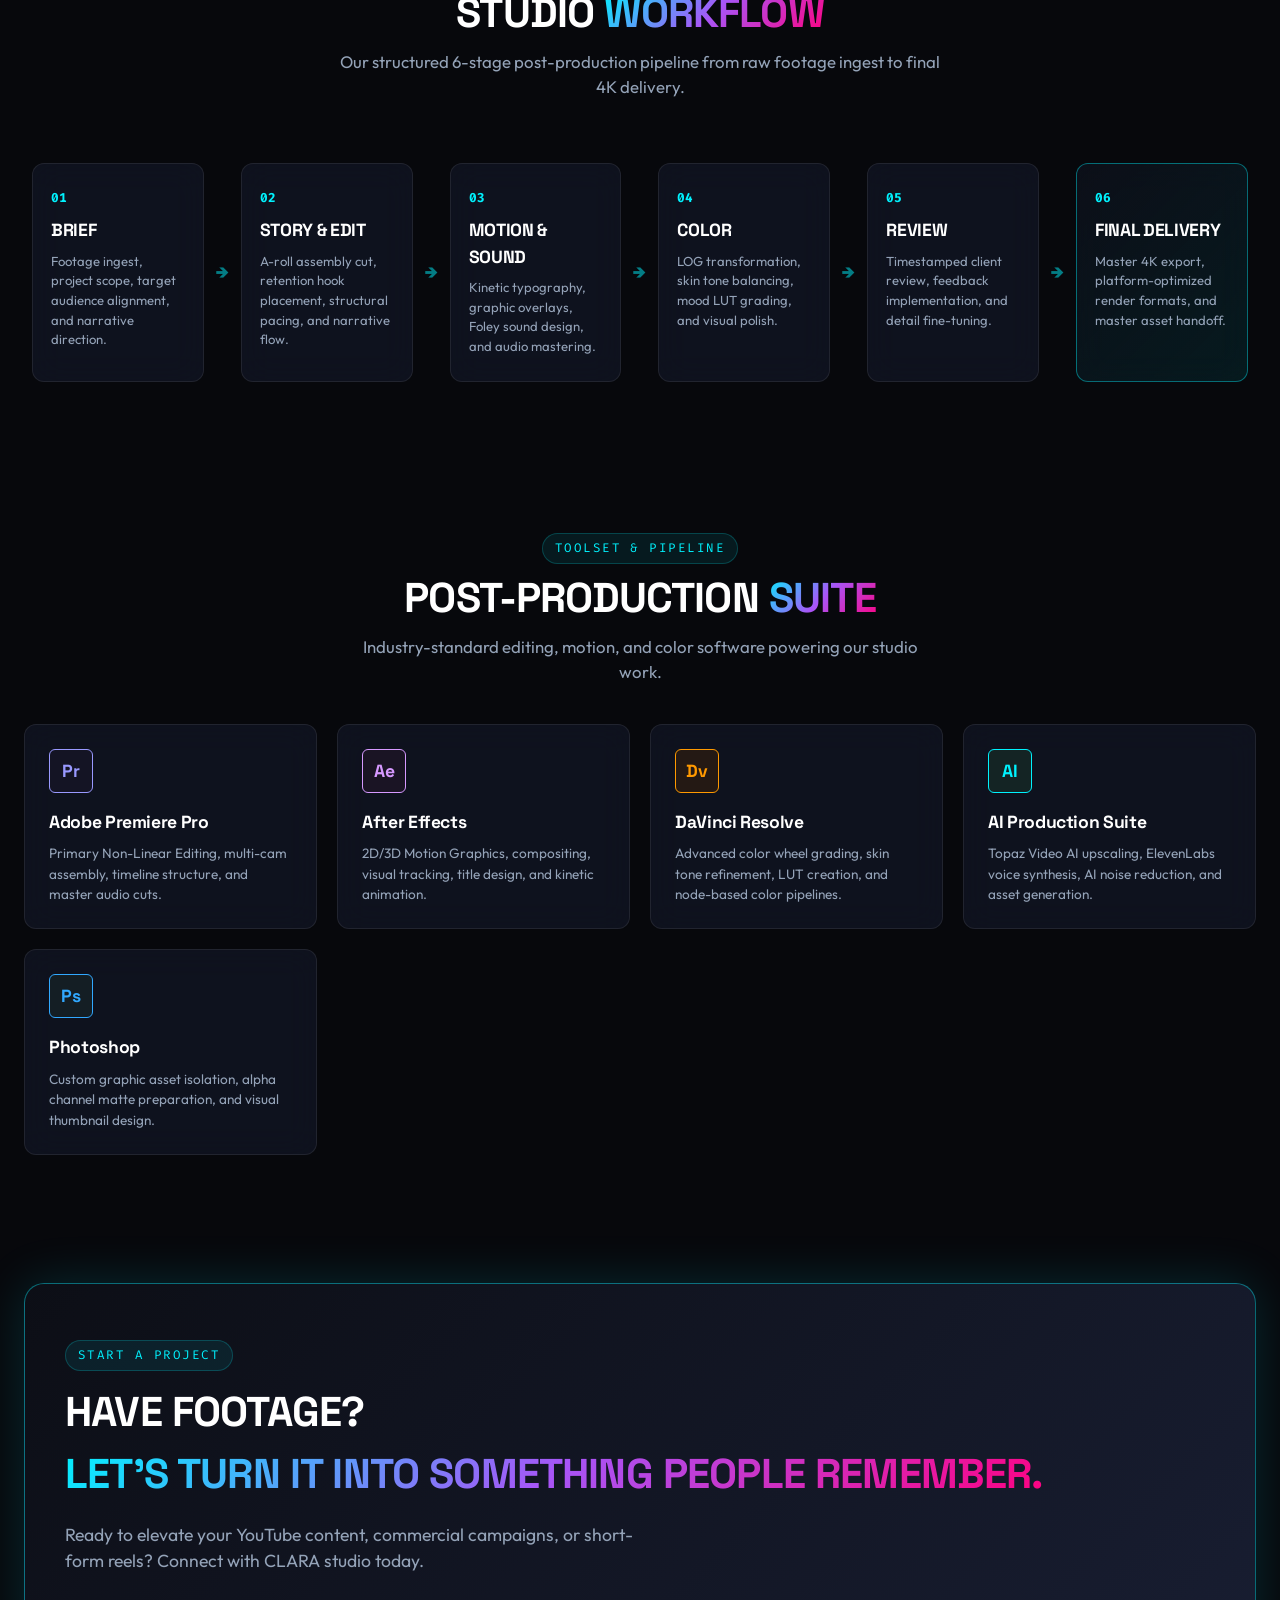
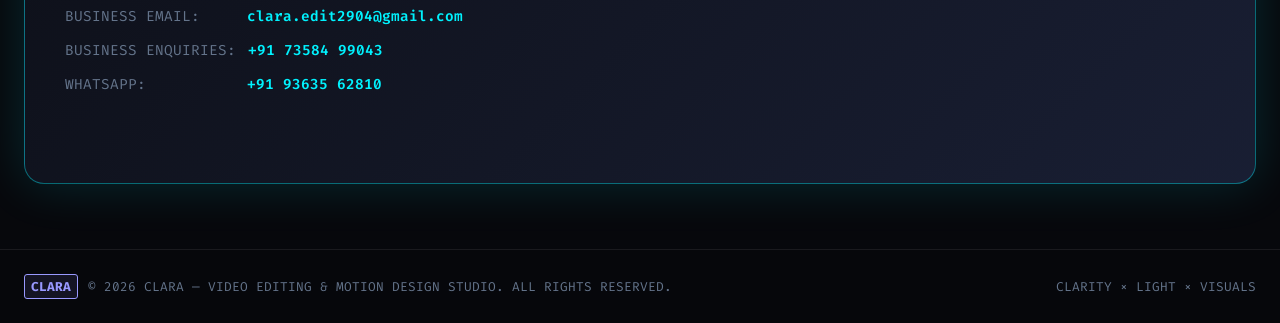
==== commit fc0c4865: "Remove video descriptions and balance services grid into symmetrical layout" ====
--- a/portfolio/index.html
+++ b/portfolio/index.html
@@ -275,19 +275,18 @@
           <button class="expertise-filter-btn" data-filter="Commercials">Explore Wedding Edits &rarr;</button>
         </div>
 
-        <!-- Service 7: AI-Assisted Production -->
-        <div class="expertise-card full-width-card">
+        <!-- Service 8: AI-Assisted Production -->
+        <div class="expertise-card">
           <div class="card-glow"></div>
           <div class="expertise-icon ai-accent">
             <svg width="28" height="28" viewBox="0 0 24 24" fill="none" stroke="currentColor" stroke-width="2"><path d="M12 2a10 10 0 1 0 10 10H12V2z"/><path d="M12 12L2.1 12a10 10 0 0 1 9.9-10v10z"/></svg>
           </div>
           <h3 class="expertise-title">AI-Assisted Production</h3>
-          <p class="expertise-desc">We integrate modern AI tools into our studio pipeline to enhance visual generation, voice production, audio isolation, 4K upscaling, conceptual ideation, and post-production turnarounds. AI acts as an accelerator within CLARA's disciplined editing workflow, keeping human craft and story at the helm.</p>
+          <p class="expertise-desc">Integrating modern AI tools into our studio pipeline: generative visuals, audio isolation, 4K upscaling, and accelerated post-production turnarounds.</p>
           <div class="expertise-tags">
             <span>Generative Visuals</span>
             <span>4K Upscaling</span>
-            <span>Voice Synthesis</span>
-            <span>Workflow Speedup</span>
+            <span>Workflow Speed</span>
           </div>
           <button class="expertise-filter-btn" data-filter="AI-Assisted">Explore AI-Assisted Edits &rarr;</button>
         </div>
--- a/portfolio/css/components.css
+++ b/portfolio/css/components.css
@@ -219,8 +219,20 @@
 
 .expertise-grid {
   display: grid;
-  grid-template-columns: repeat(auto-fit, minmax(320px, 1fr));
+  grid-template-columns: repeat(4, 1fr);
   gap: 24px;
+}
+
+@media (max-width: 1200px) {
+  .expertise-grid {
+    grid-template-columns: repeat(2, 1fr);
+  }
+}
+
+@media (max-width: 640px) {
+  .expertise-grid {
+    grid-template-columns: 1fr;
+  }
 }
 
 .expertise-card {
@@ -1137,7 +1149,7 @@
 }
 
 .expertise-card.full-width-card {
-  grid-column: 1 / -1;
+  grid-column: auto;
 }
 
 /* ==========================================================================
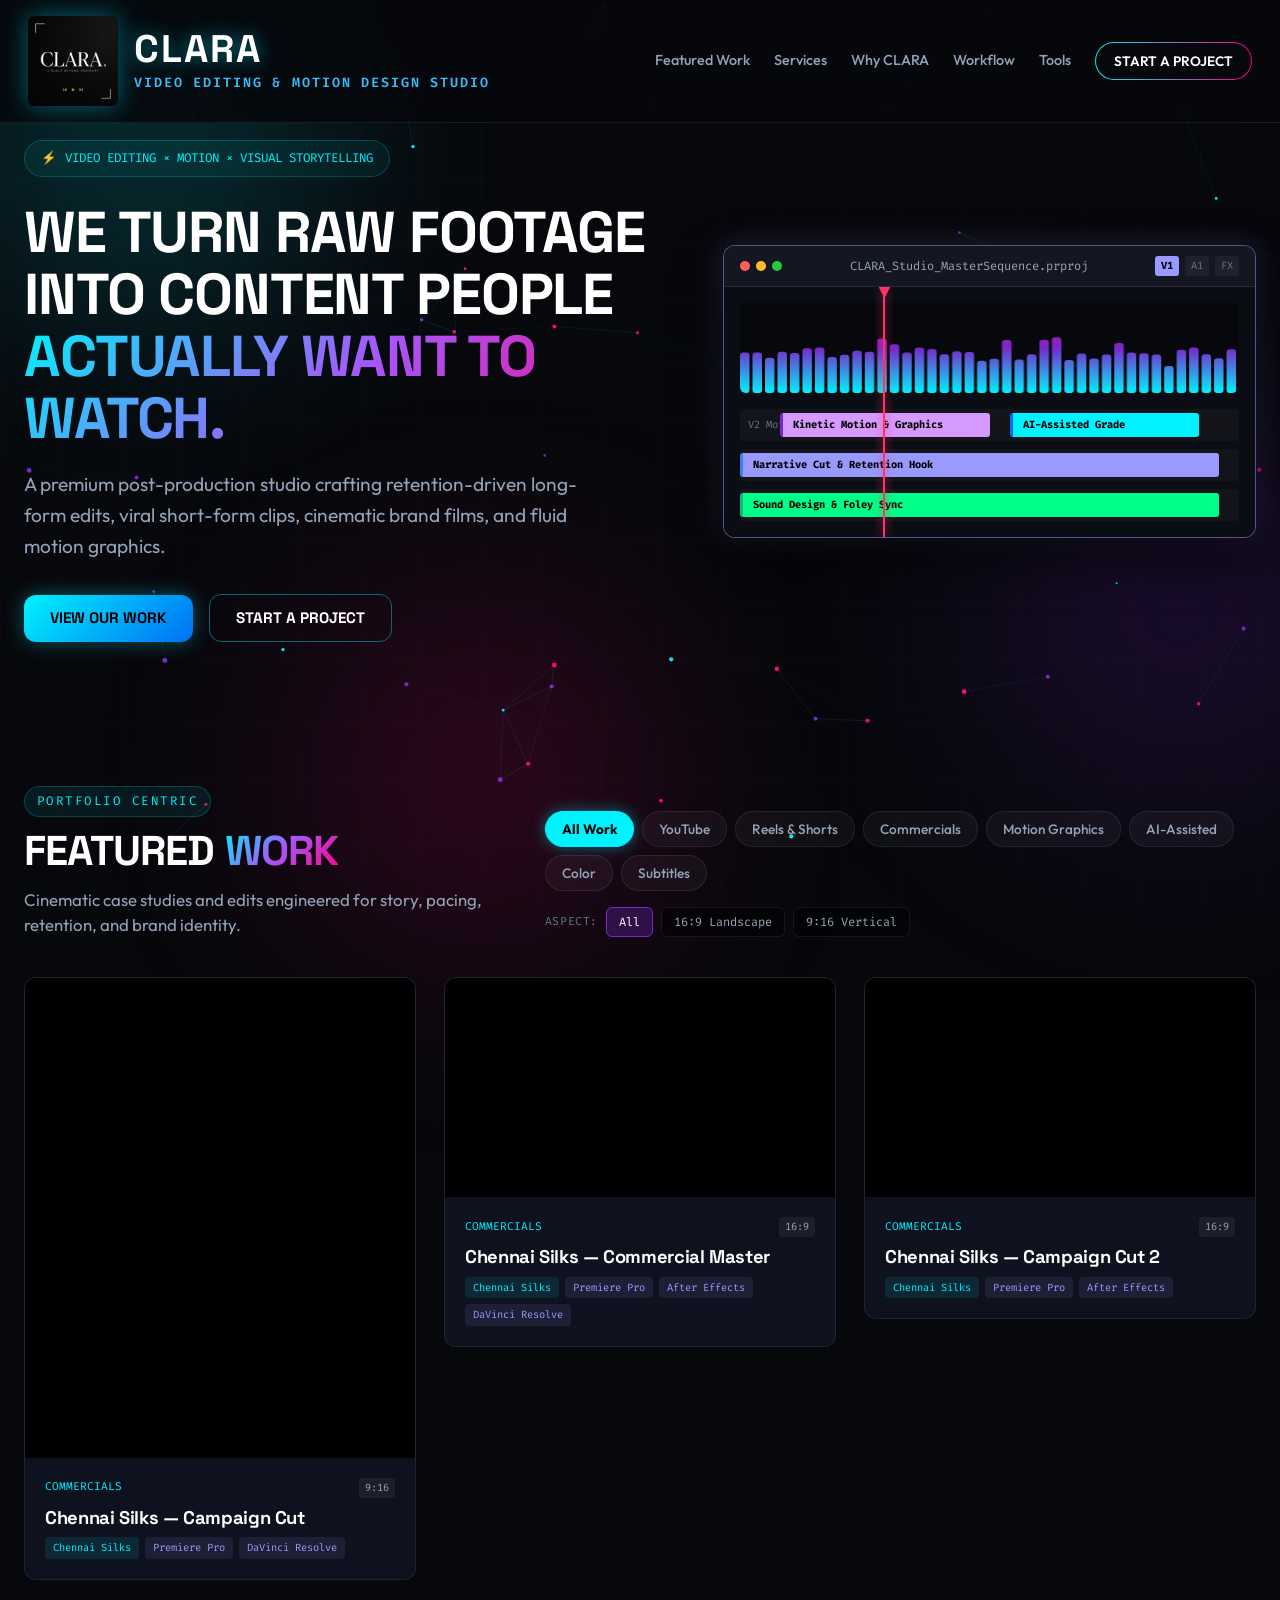
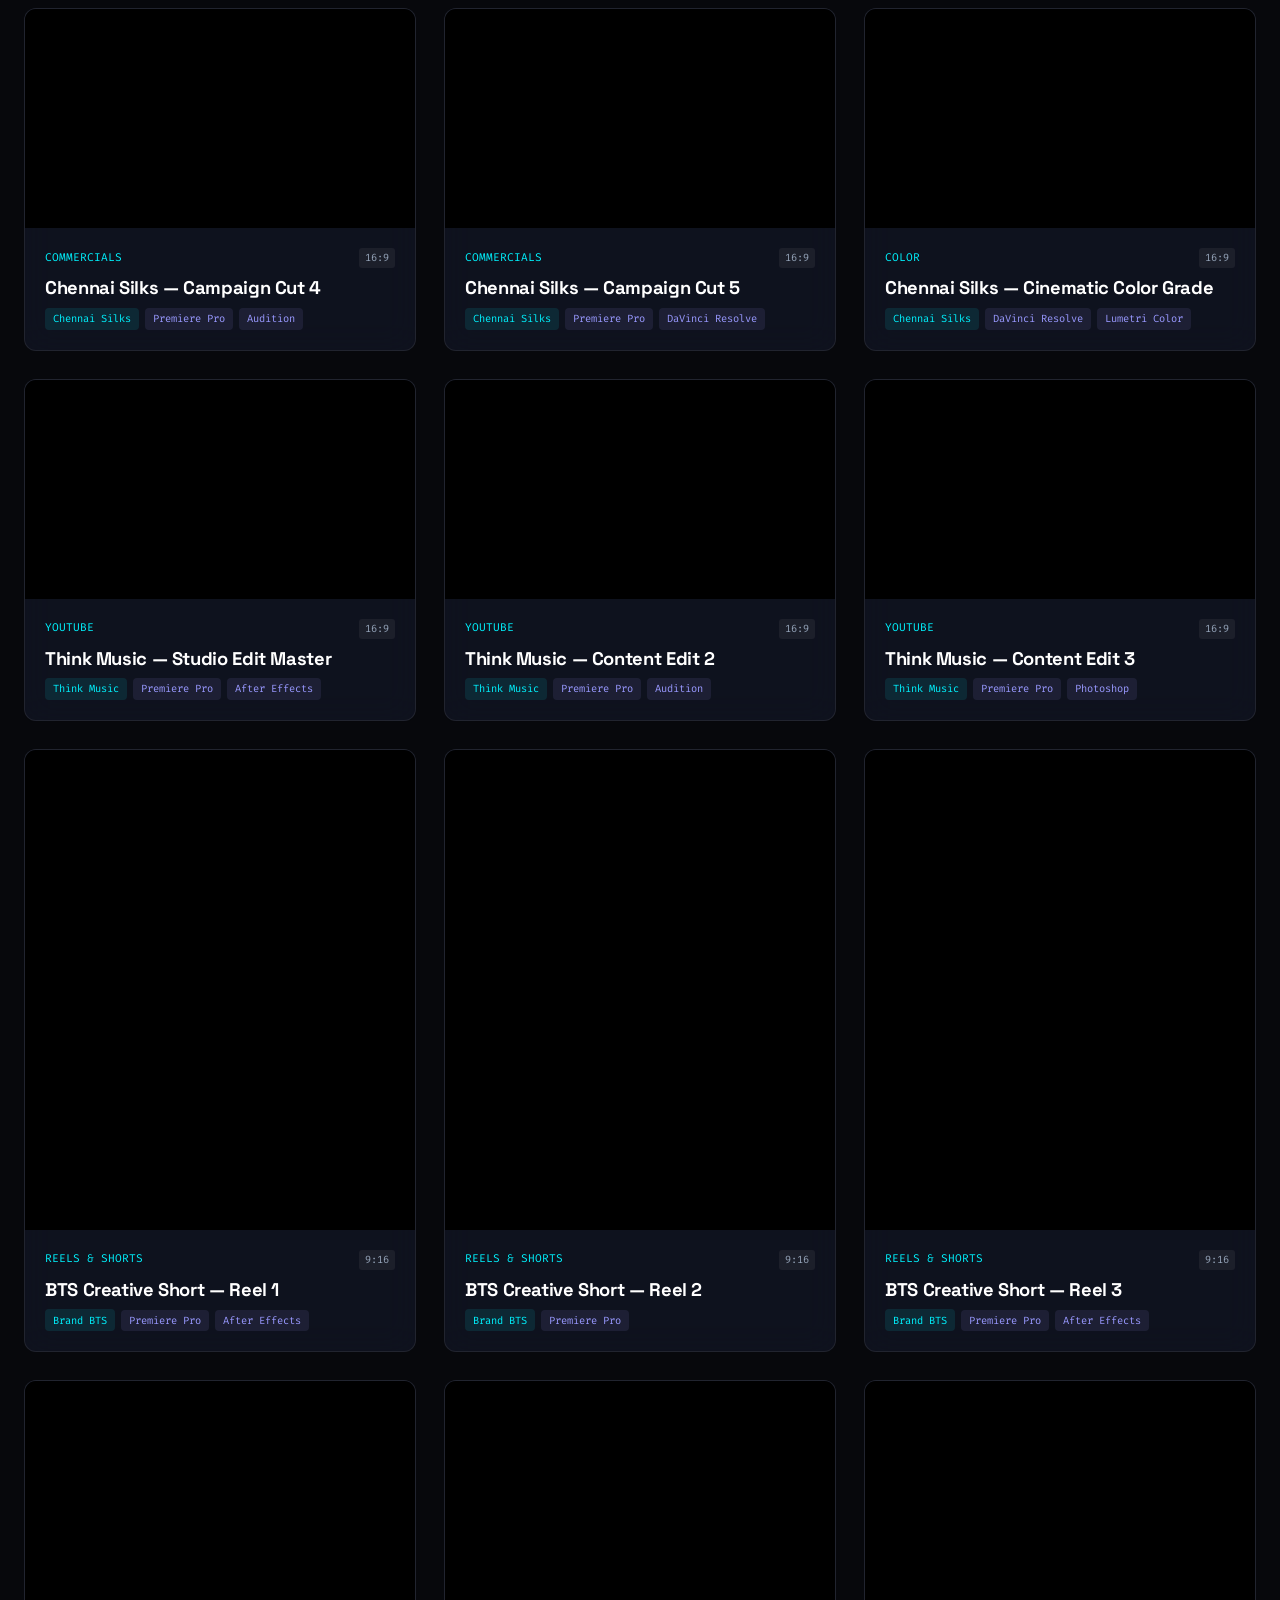
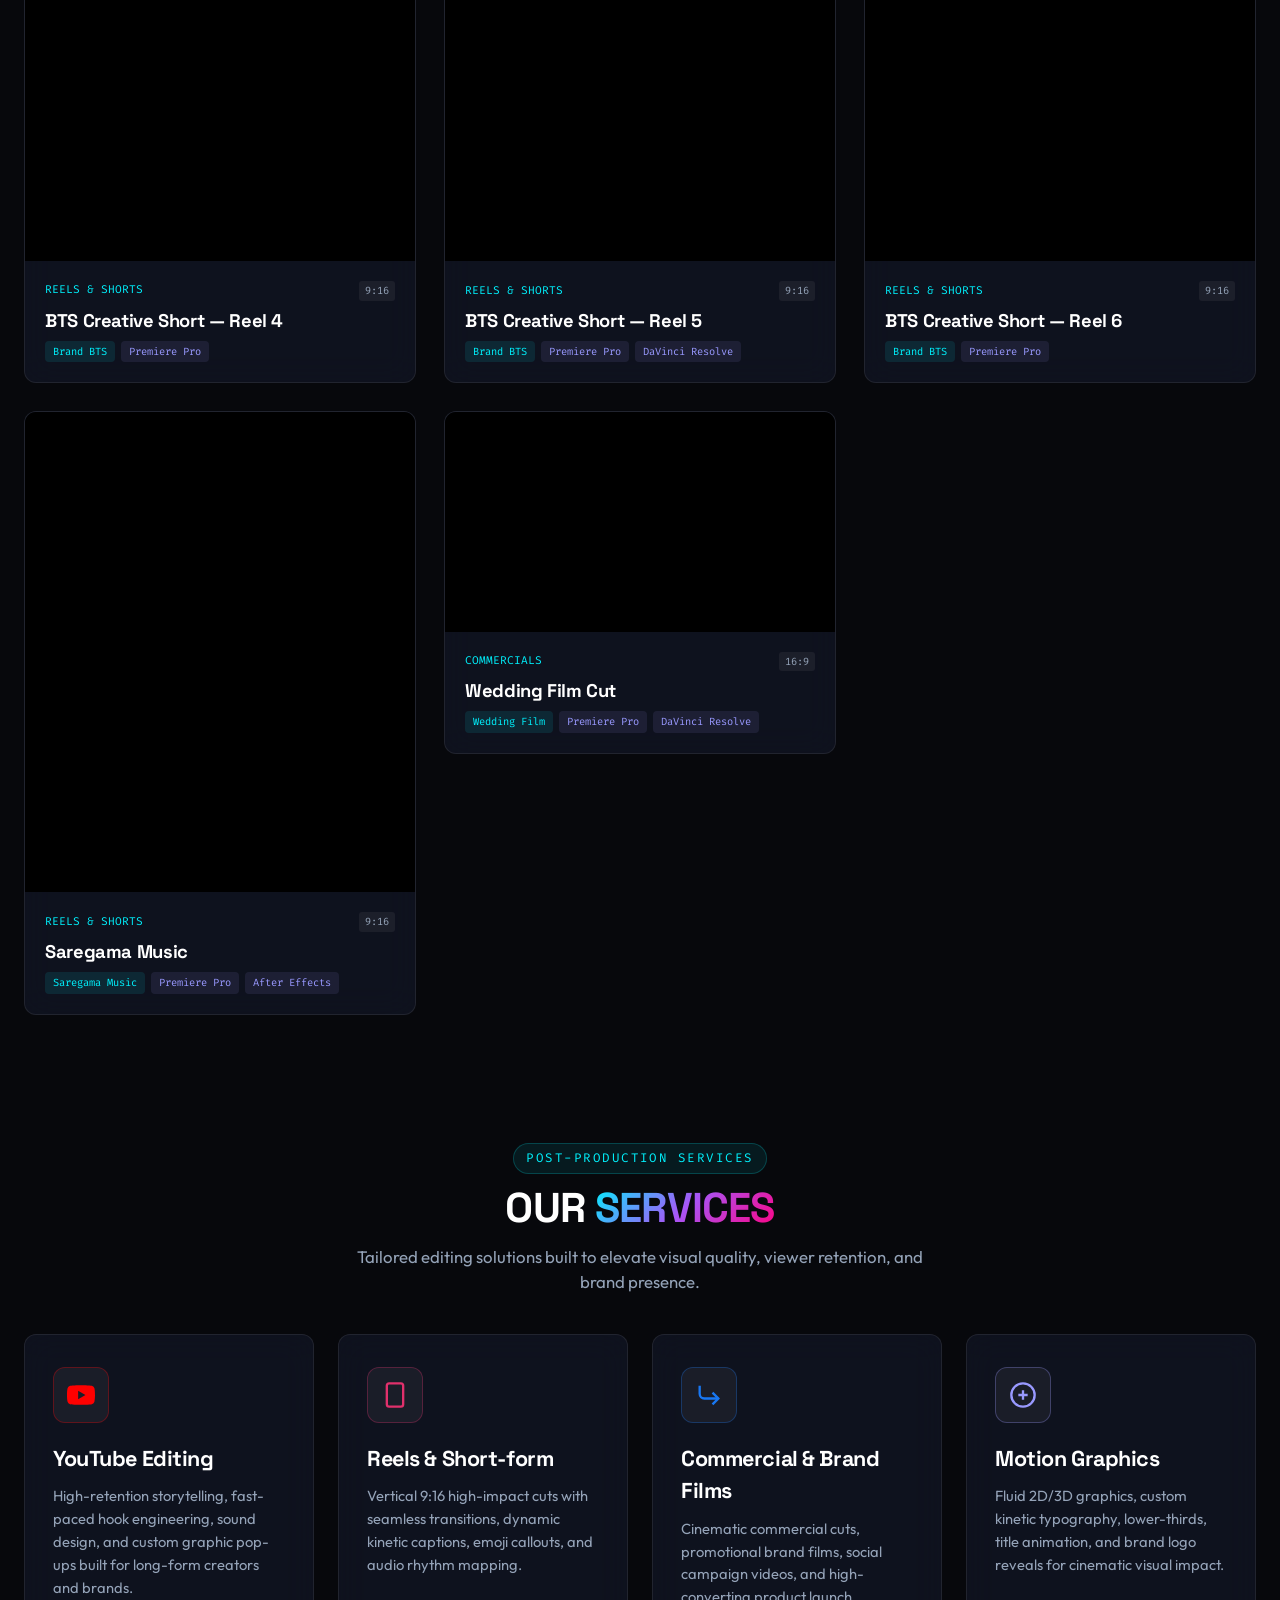
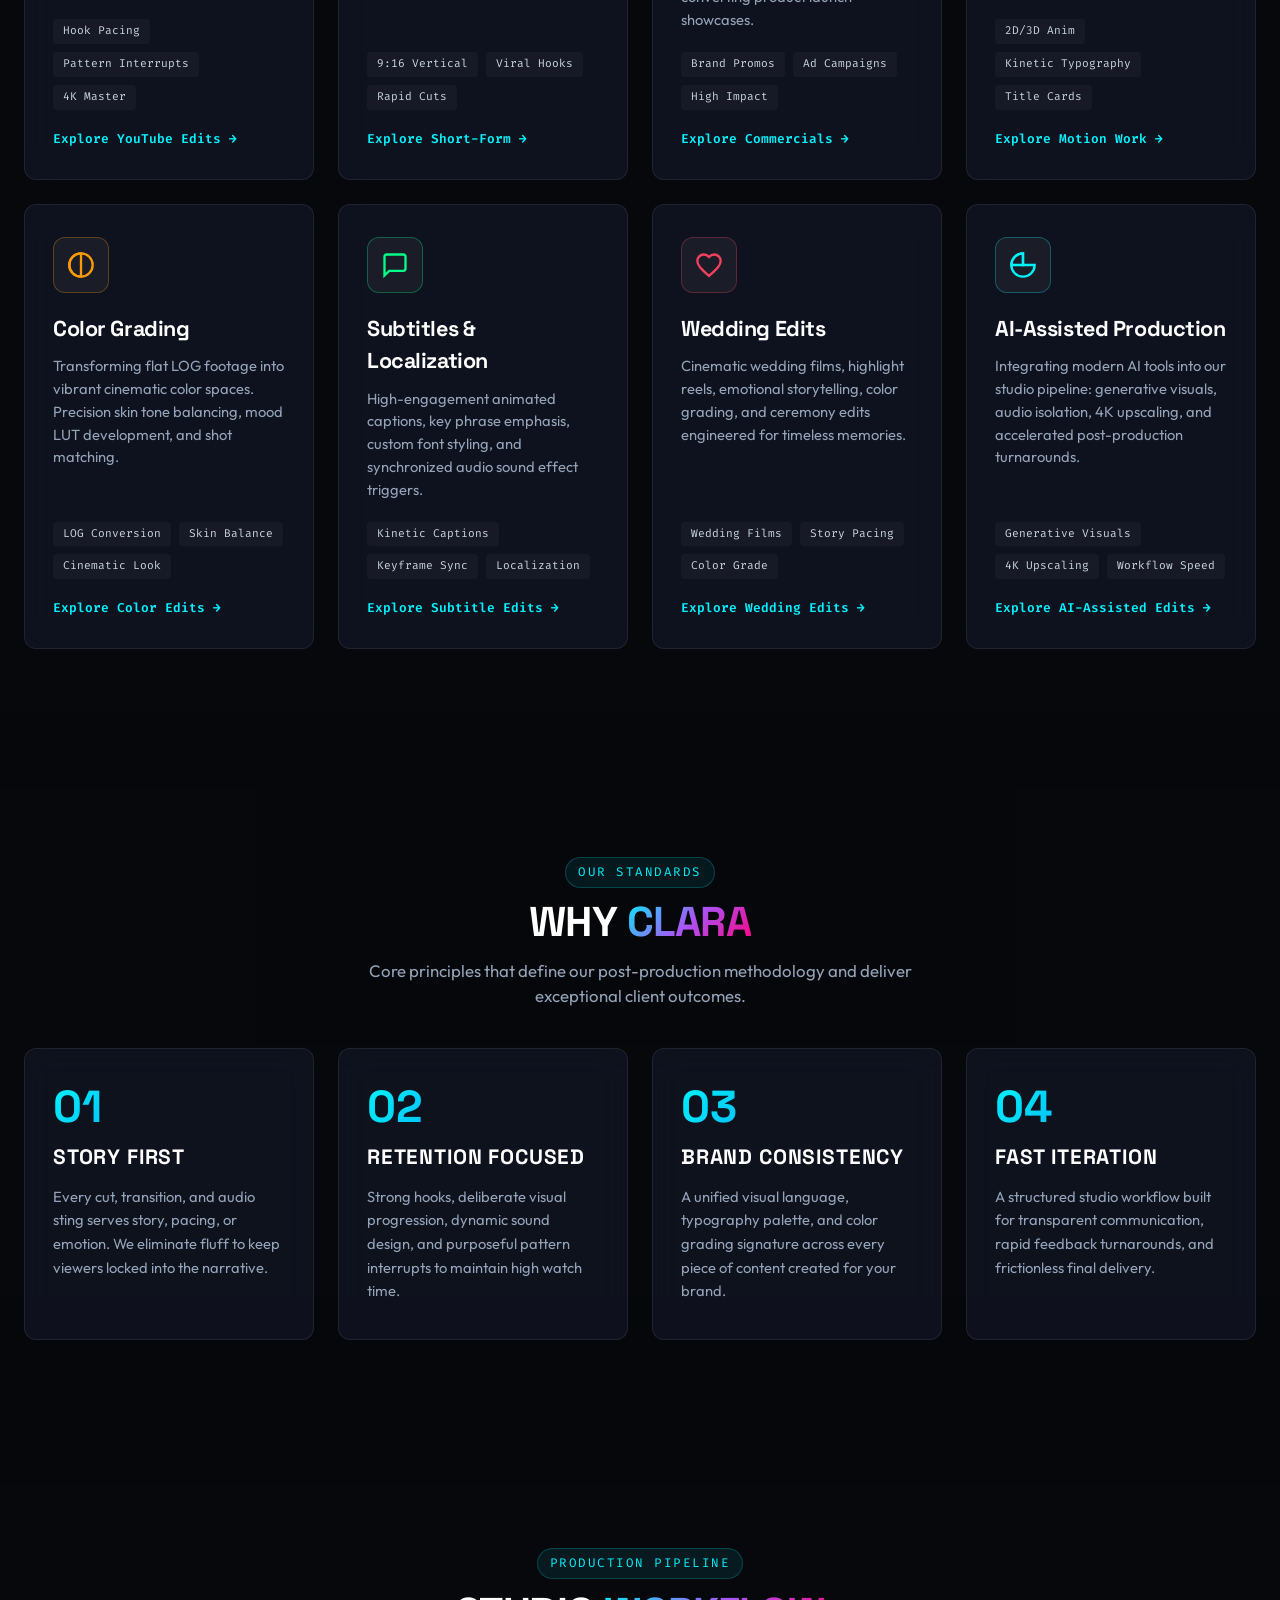
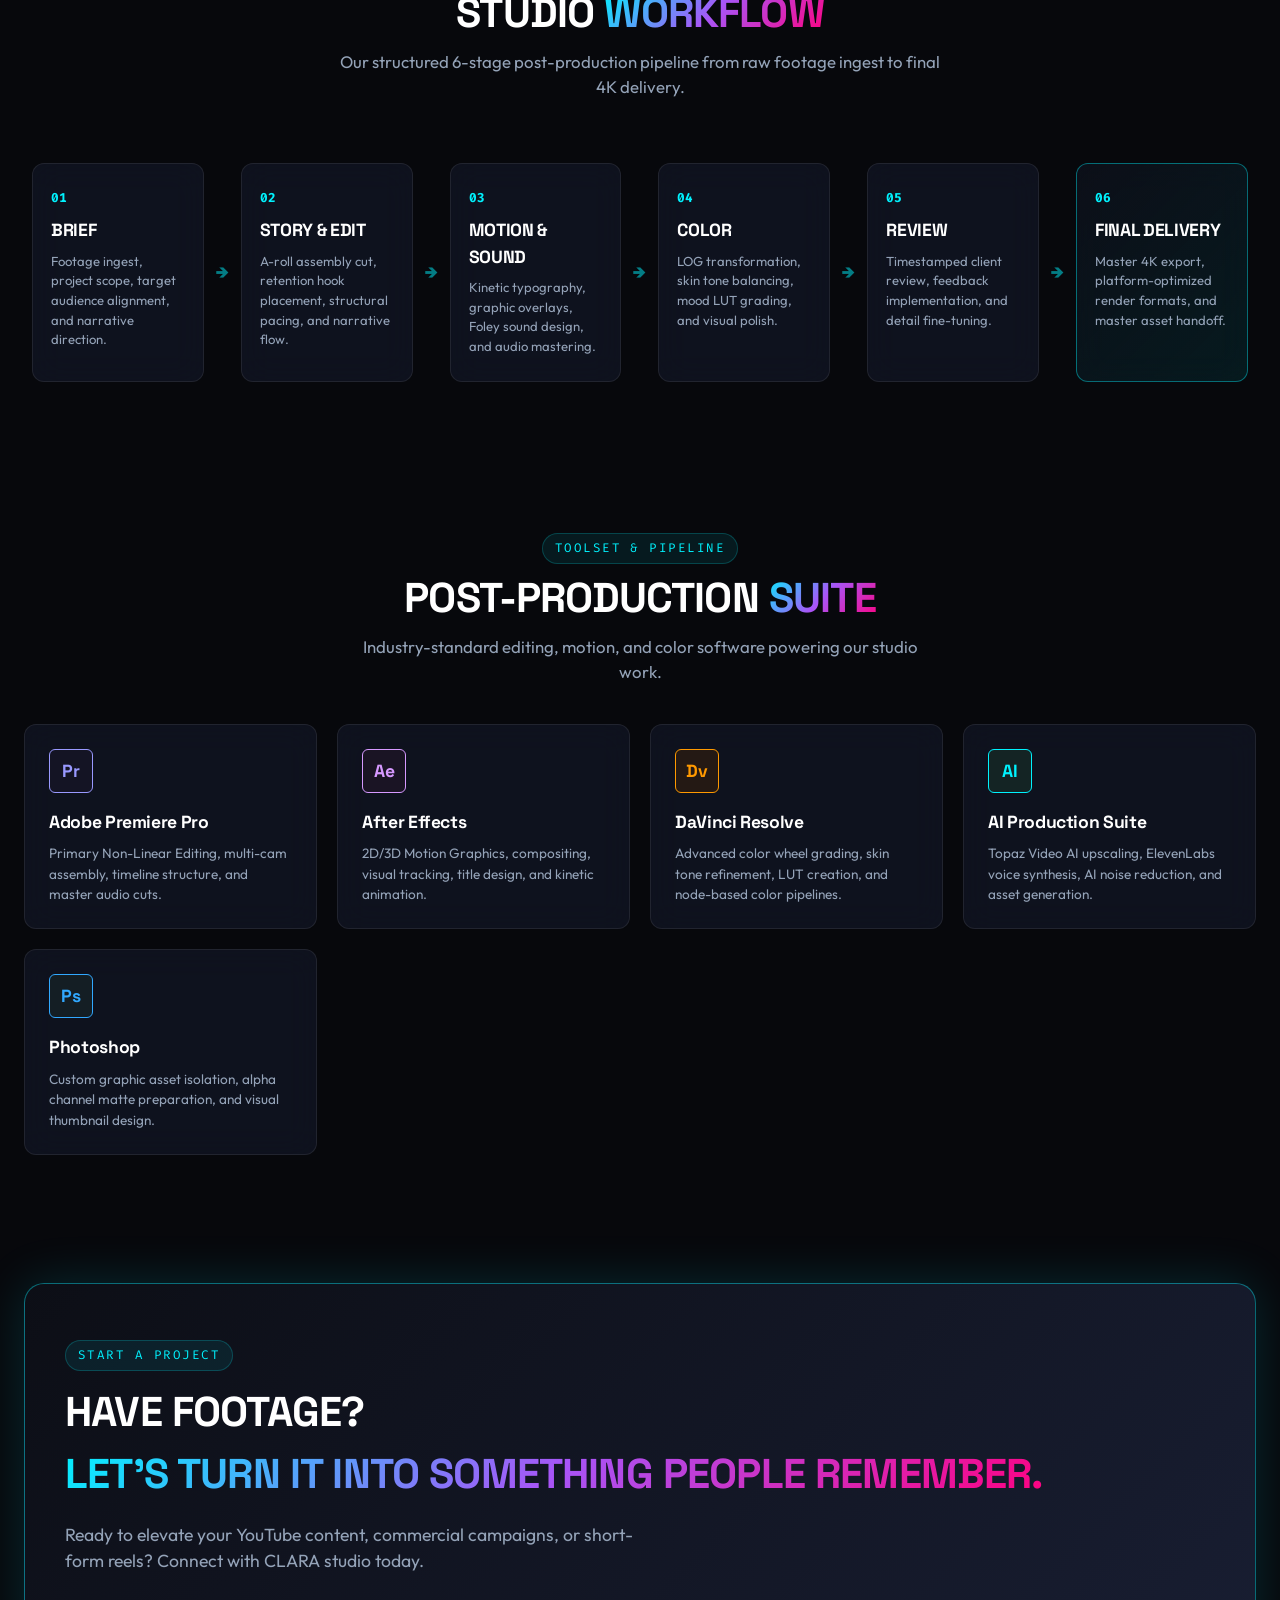
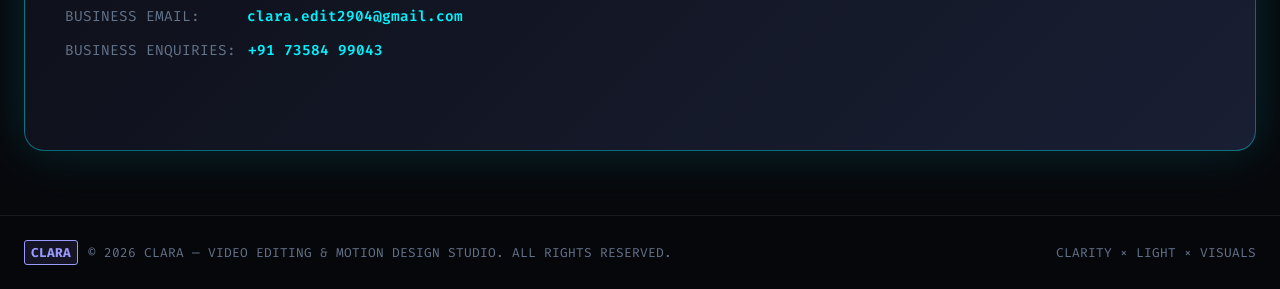
==== commit a3900df1: "Version 2: Remove secondary WhatsApp contact while preserving all design updates" ====
--- a/portfolio/index.html
+++ b/portfolio/index.html
@@ -437,10 +437,7 @@
               <span class="item-label">BUSINESS ENQUIRIES:</span>
               <a href="tel:+917358499043" class="item-value contact-link">+91 73584 99043</a>
             </div>
-            <div class="contact-item">
-              <span class="item-label">WHATSAPP:</span>
-              <a href="https://wa.me/919363562810" target="_blank" rel="noopener" class="item-value contact-link">+91 93635 62810</a>
-            </div>
+            
           </div>
         </div>
       </div>
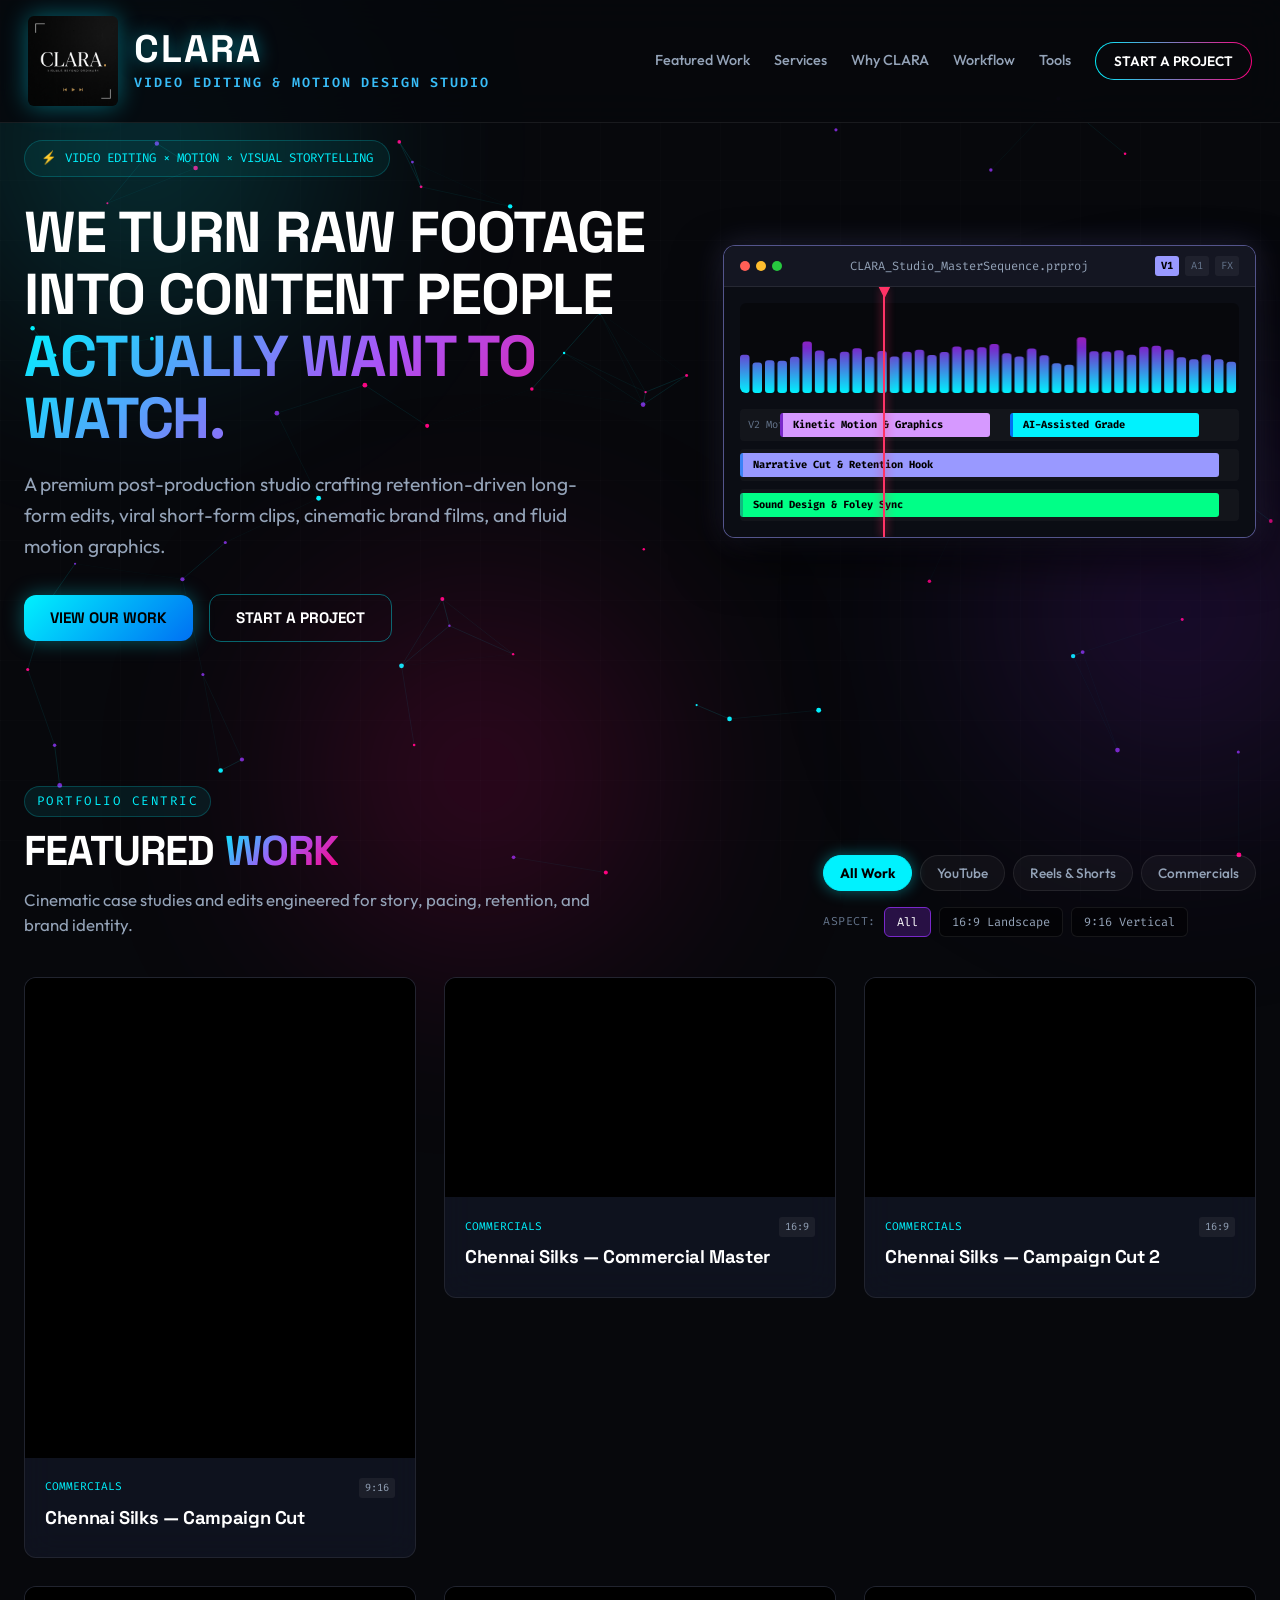
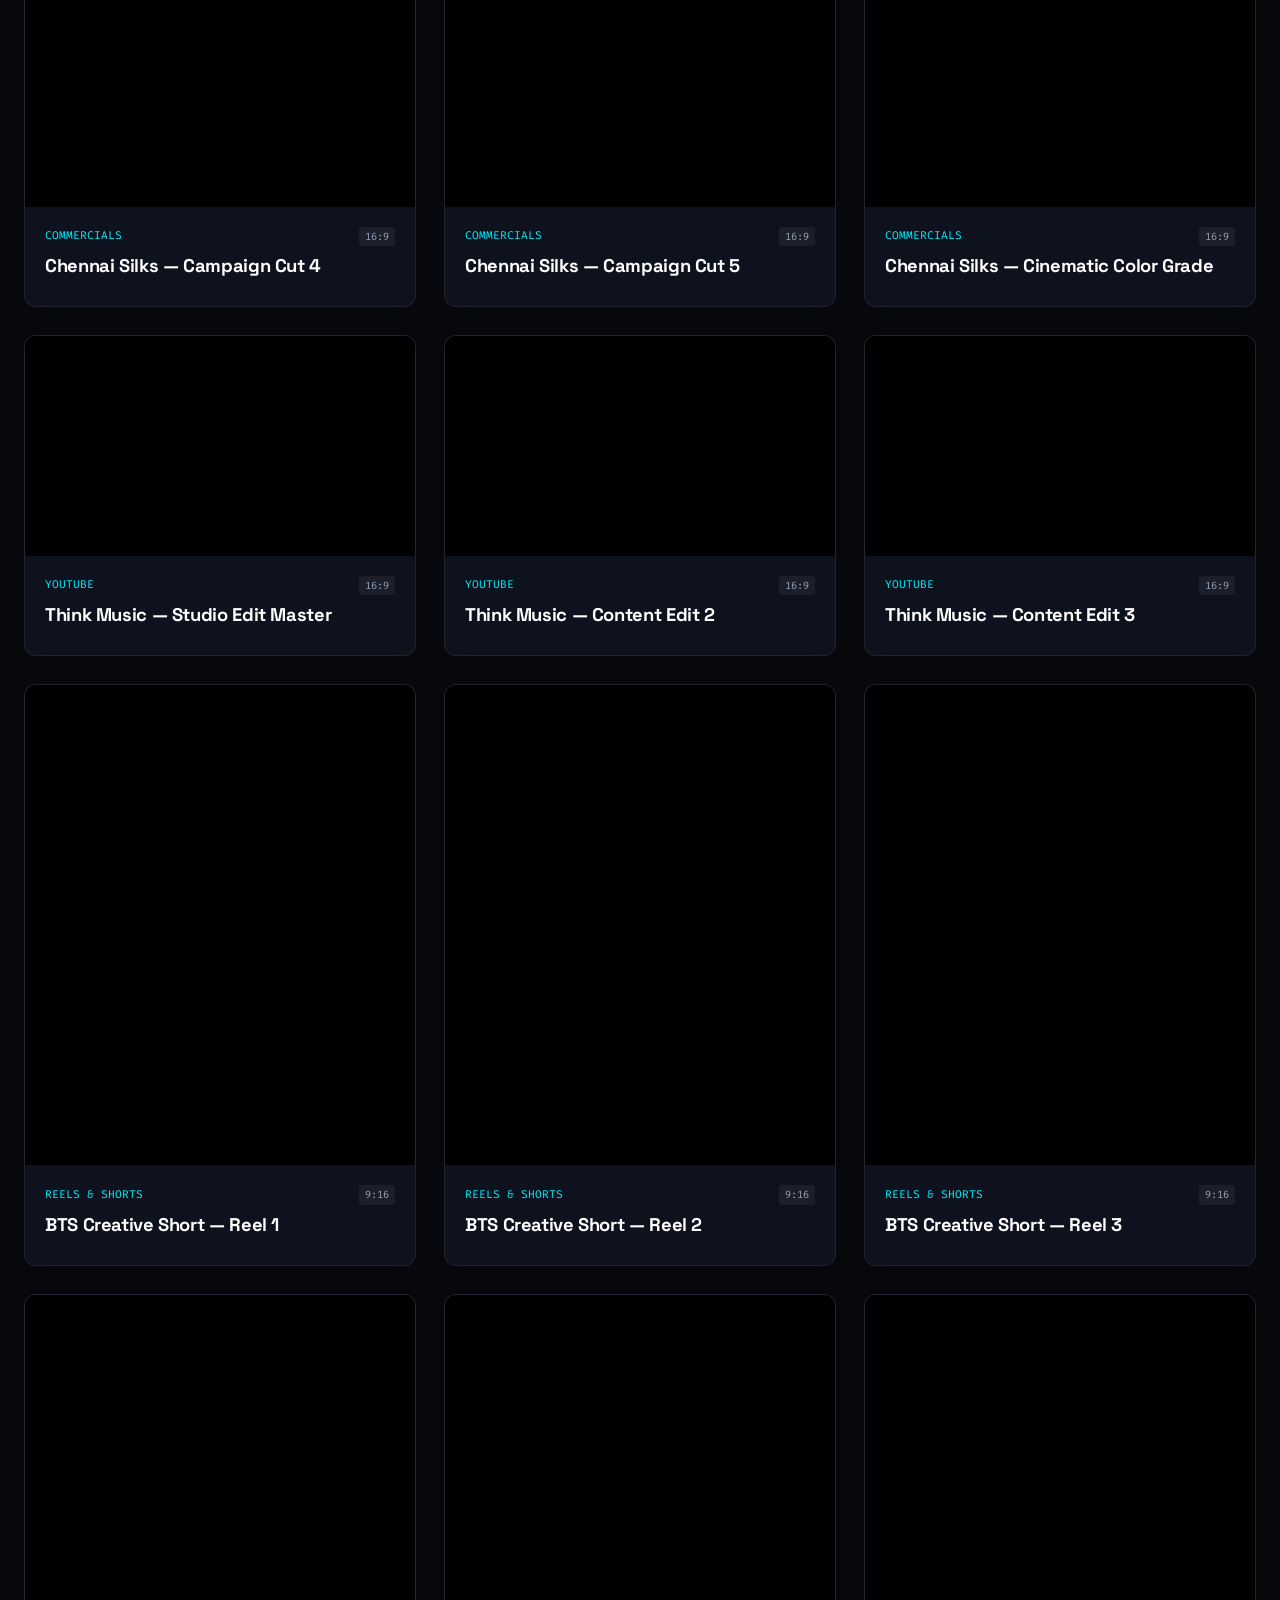
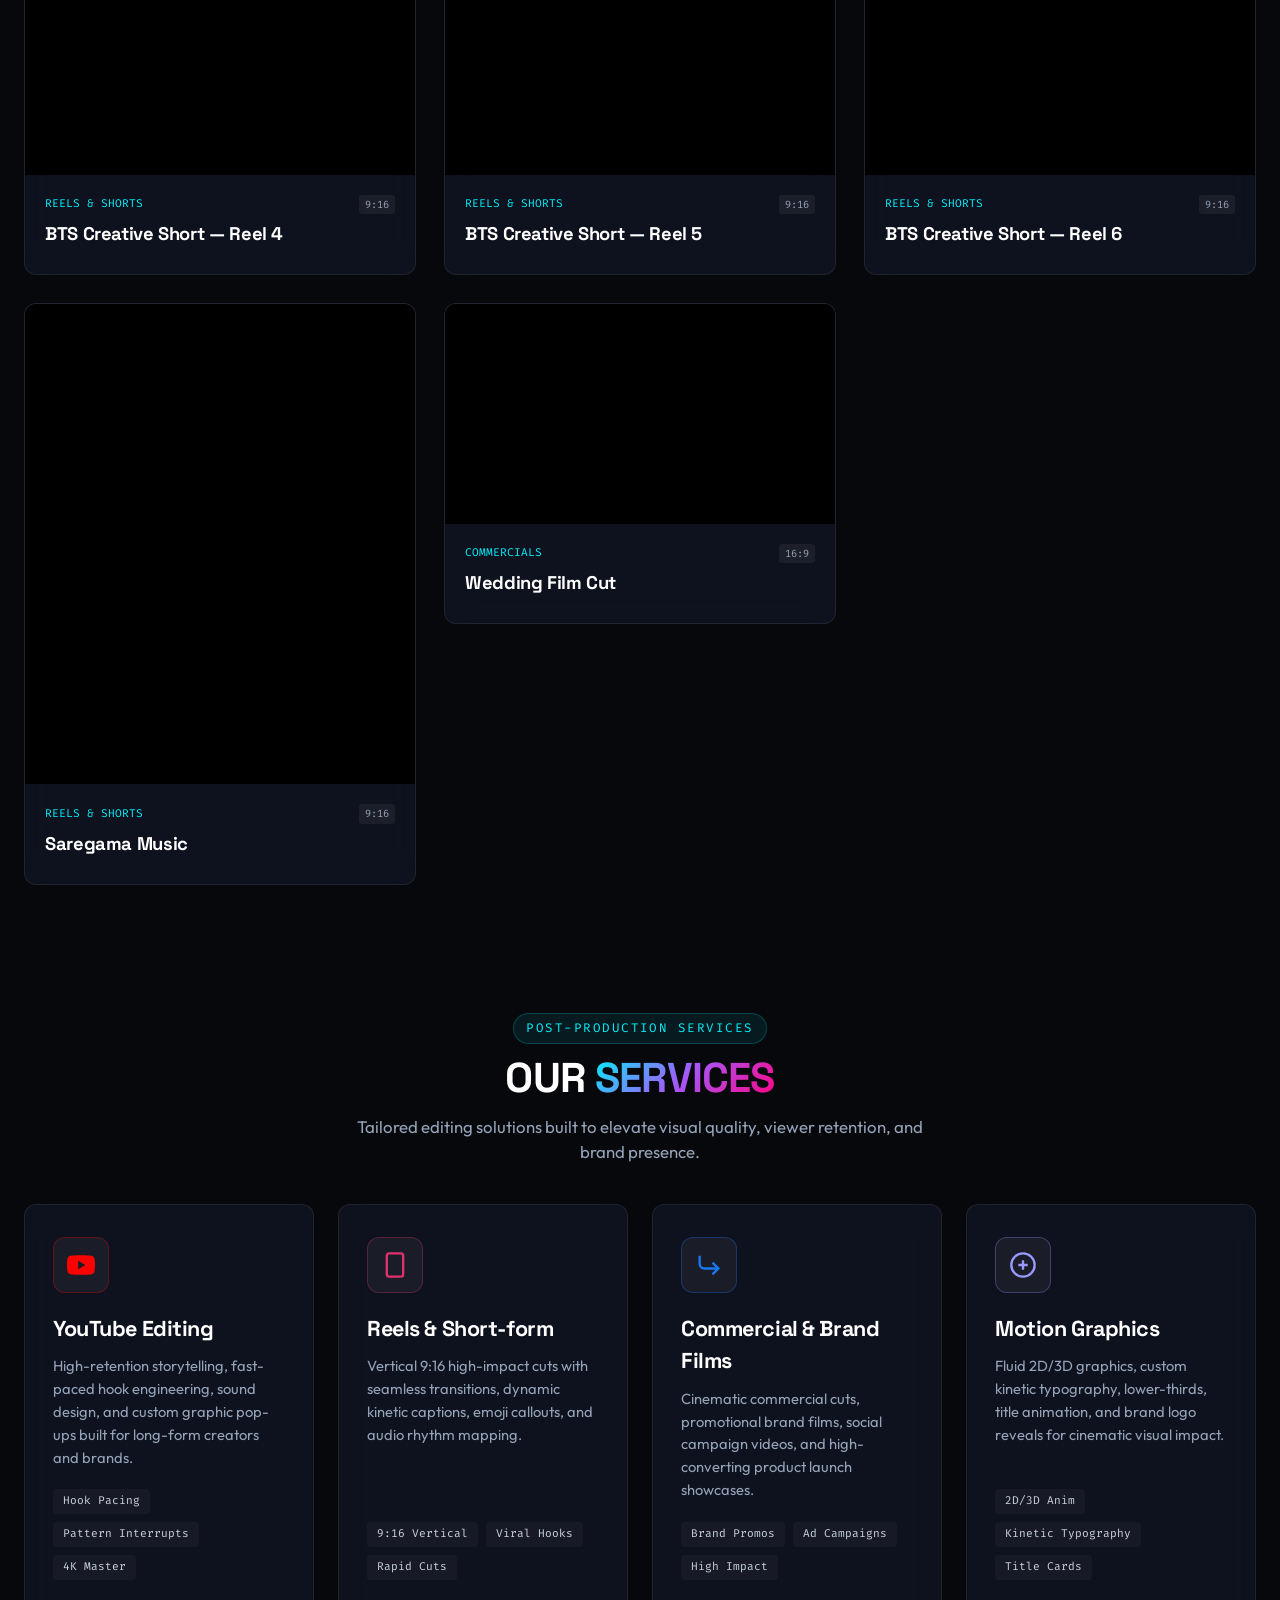
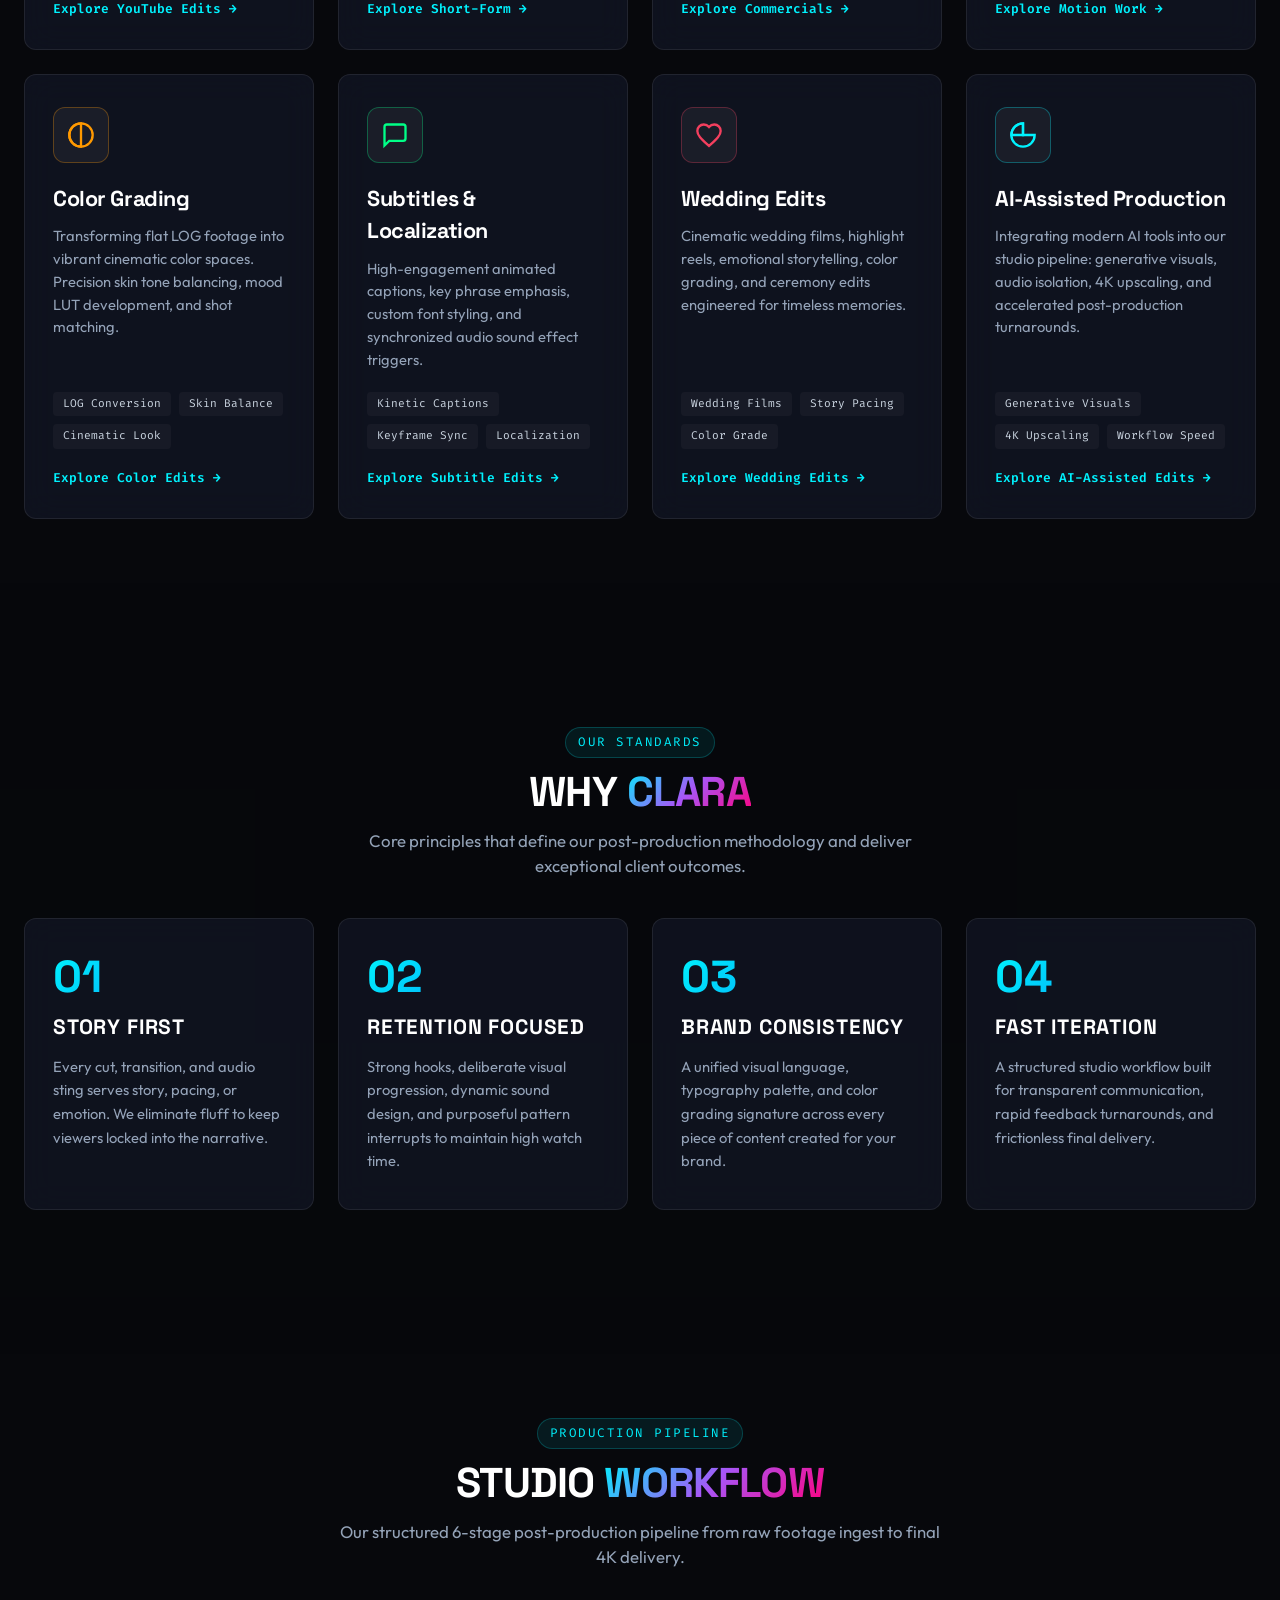
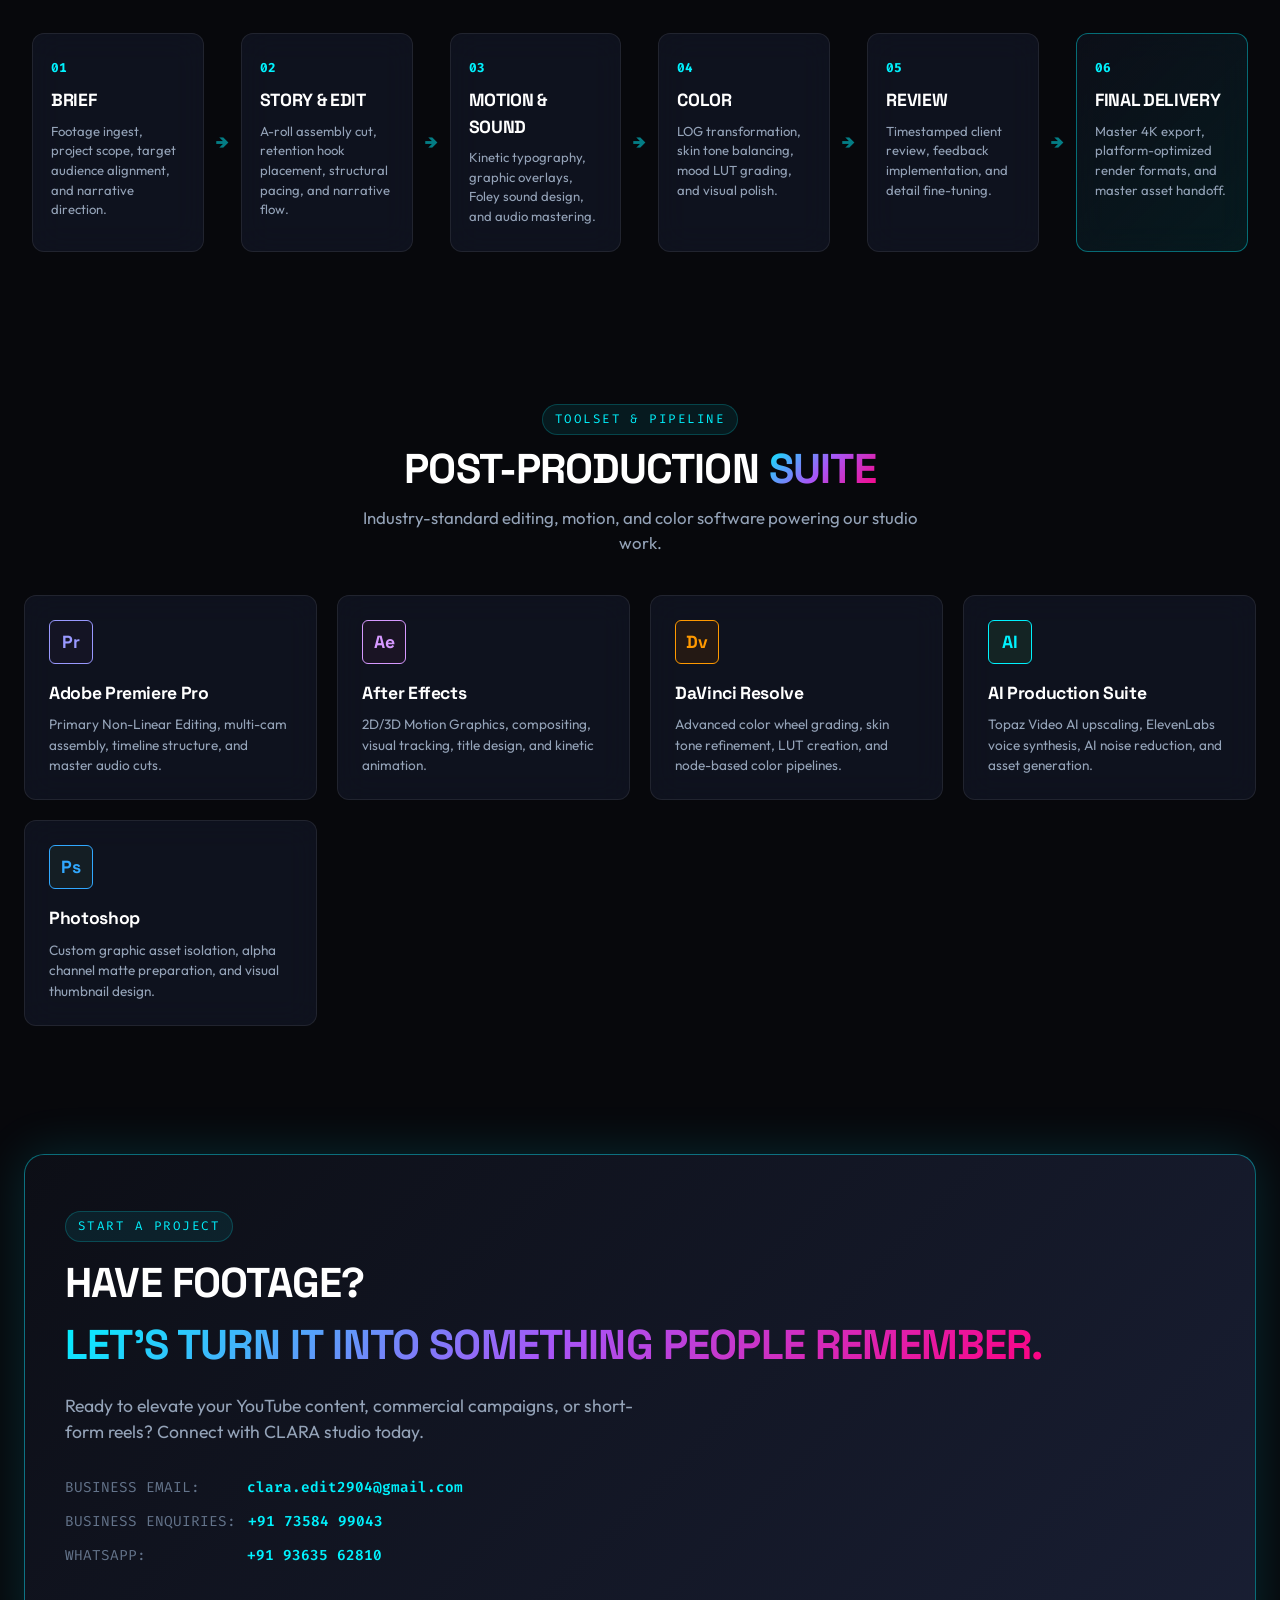
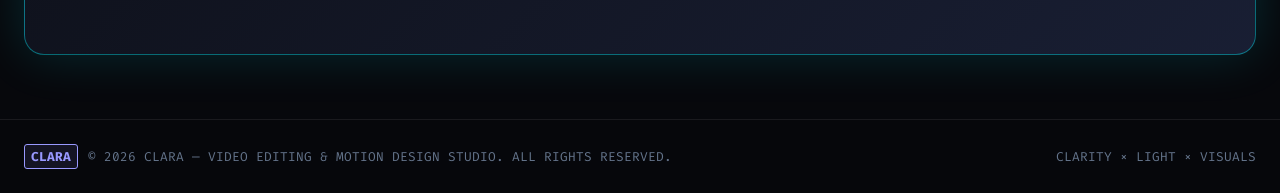
==== commit 49740af7: "Remove Motion Graphics, AI-Assisted, Color, and Subtitles buttons from Featured Work section" ====
--- a/portfolio/index.html
+++ b/portfolio/index.html
@@ -131,10 +131,6 @@
             <button class="pill-btn" data-cat="YouTube">YouTube</button>
             <button class="pill-btn" data-cat="Reels & Shorts">Reels & Shorts</button>
             <button class="pill-btn" data-cat="Commercials">Commercials</button>
-            <button class="pill-btn" data-cat="Motion Graphics">Motion Graphics</button>
-            <button class="pill-btn" data-cat="AI-Assisted">AI-Assisted</button>
-            <button class="pill-btn" data-cat="Color">Color</button>
-            <button class="pill-btn" data-cat="Subtitles">Subtitles</button>
           </div>
 
           <div class="ratio-switcher">
@@ -437,7 +433,10 @@
               <span class="item-label">BUSINESS ENQUIRIES:</span>
               <a href="tel:+917358499043" class="item-value contact-link">+91 73584 99043</a>
             </div>
-            
+            <div class="contact-item">
+              <span class="item-label">WHATSAPP:</span>
+              <a href="https://wa.me/919363562810" target="_blank" rel="noopener" class="item-value contact-link">+91 93635 62810</a>
+            </div>
           </div>
         </div>
       </div>
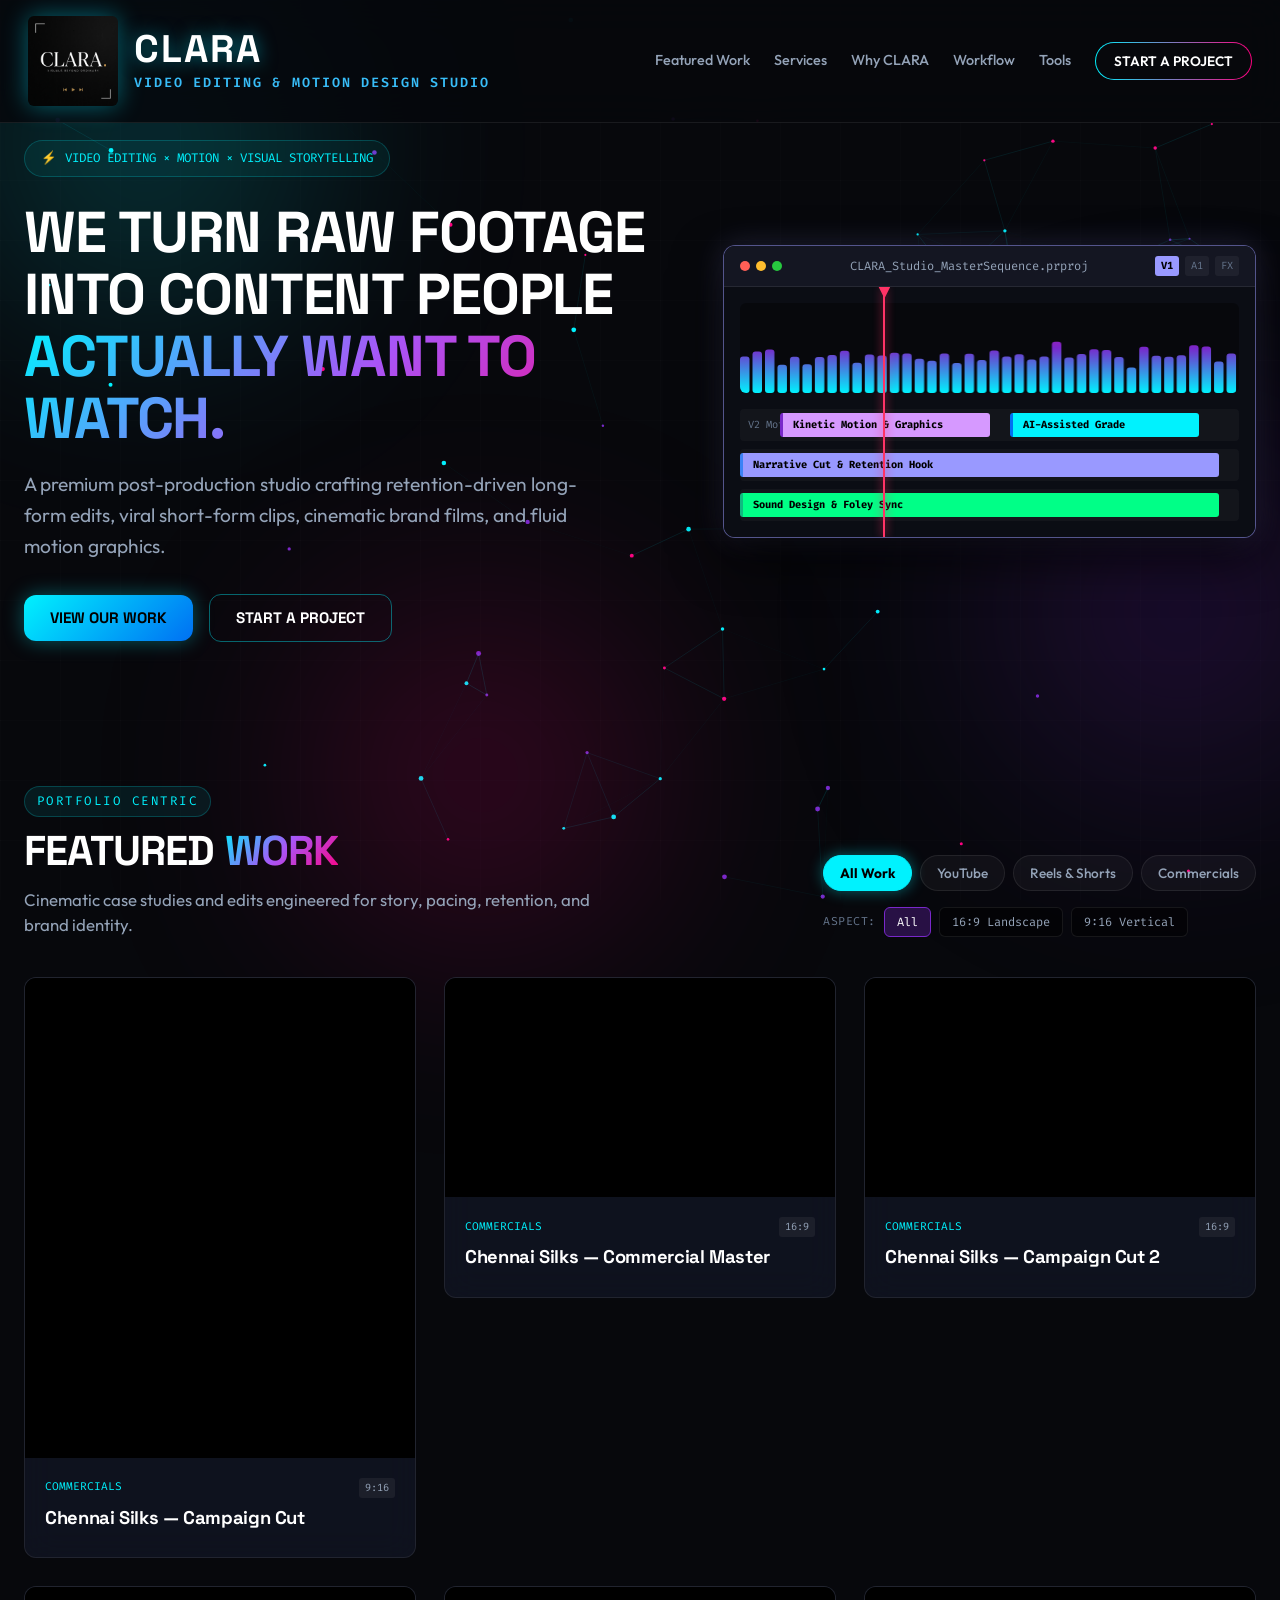
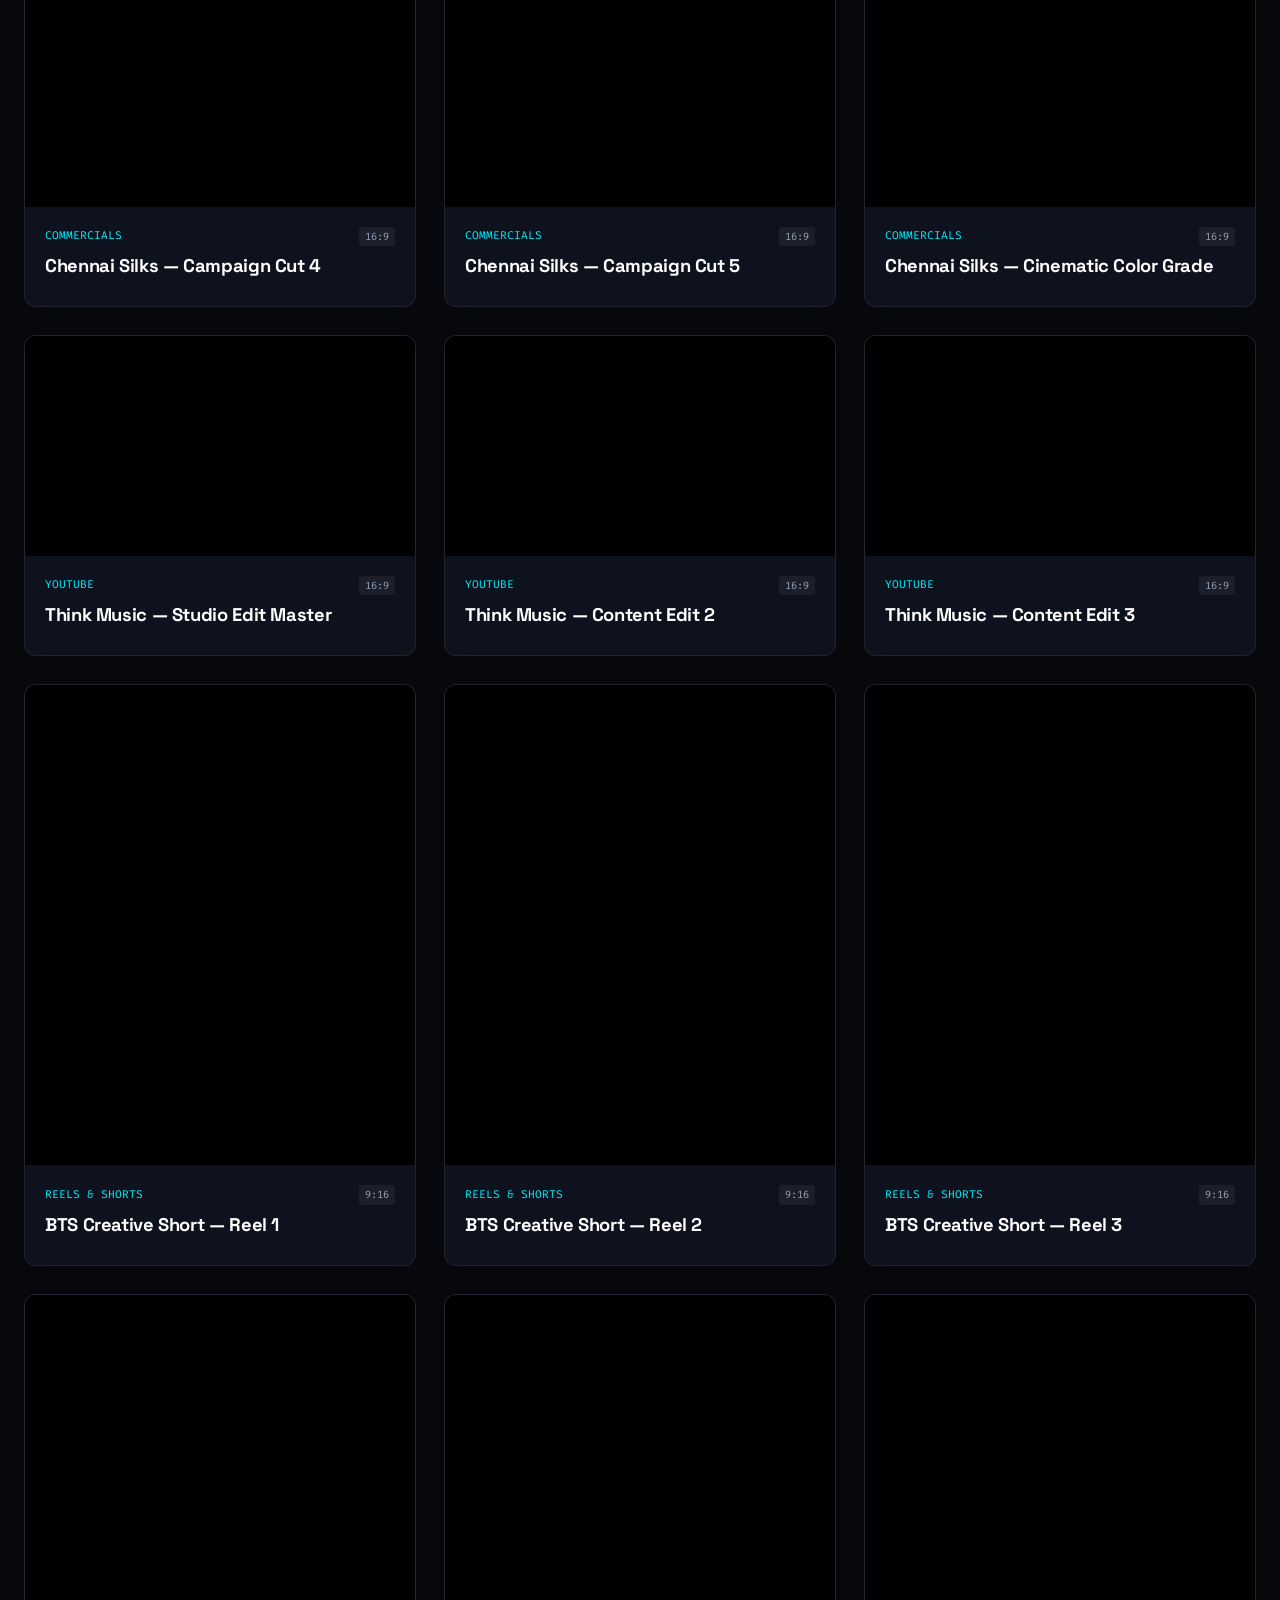
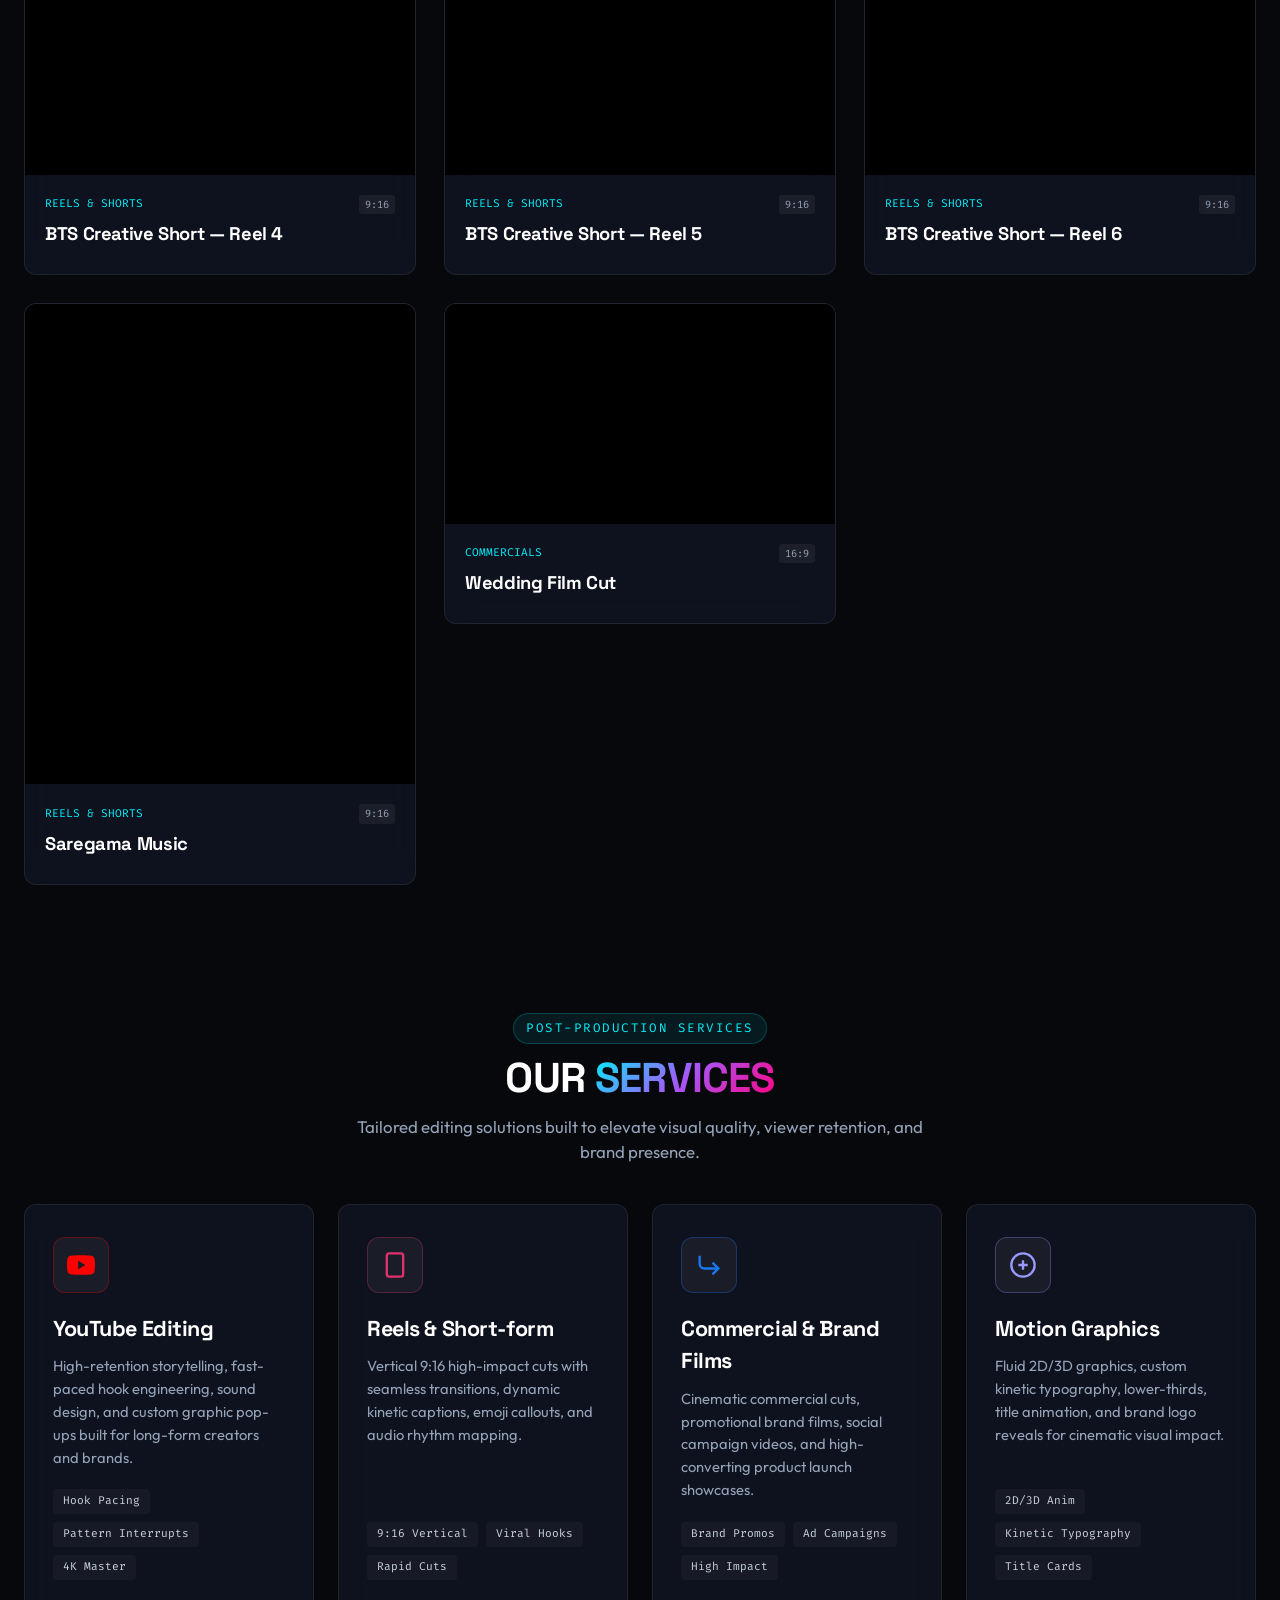
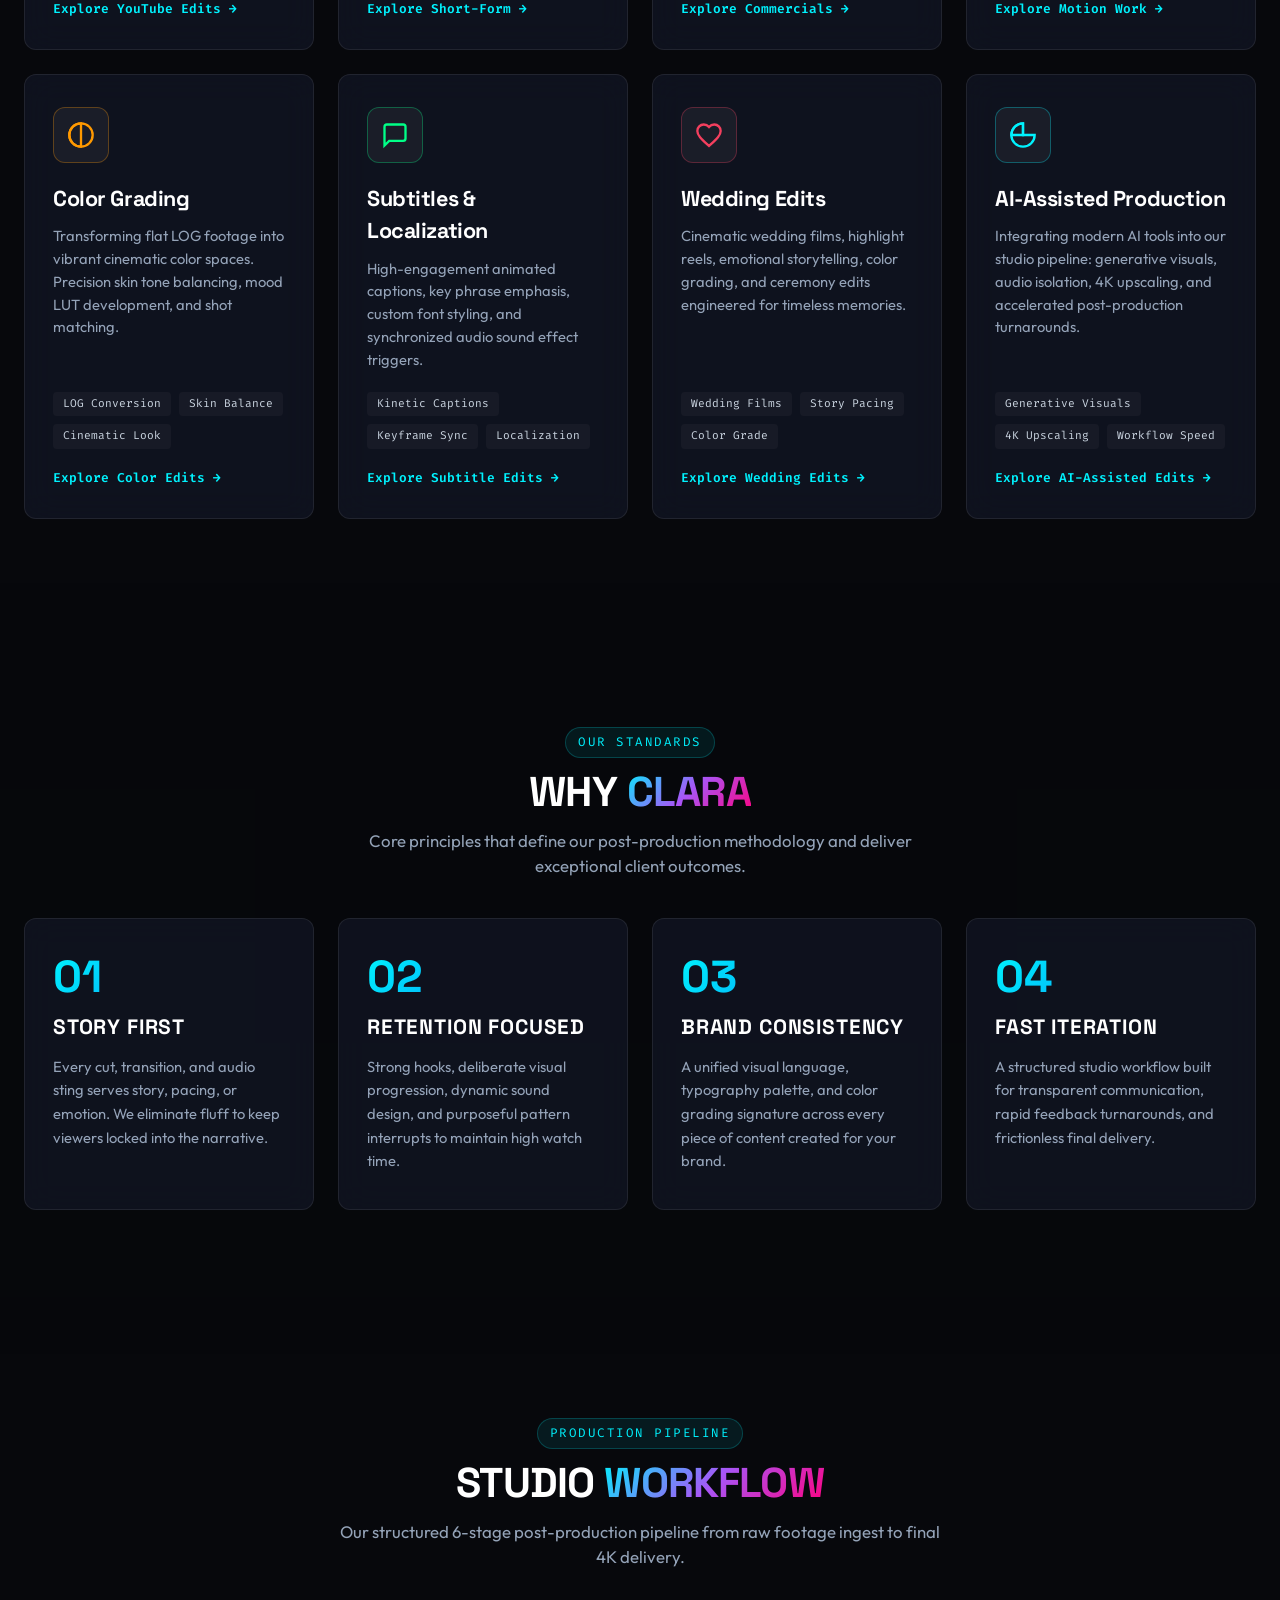
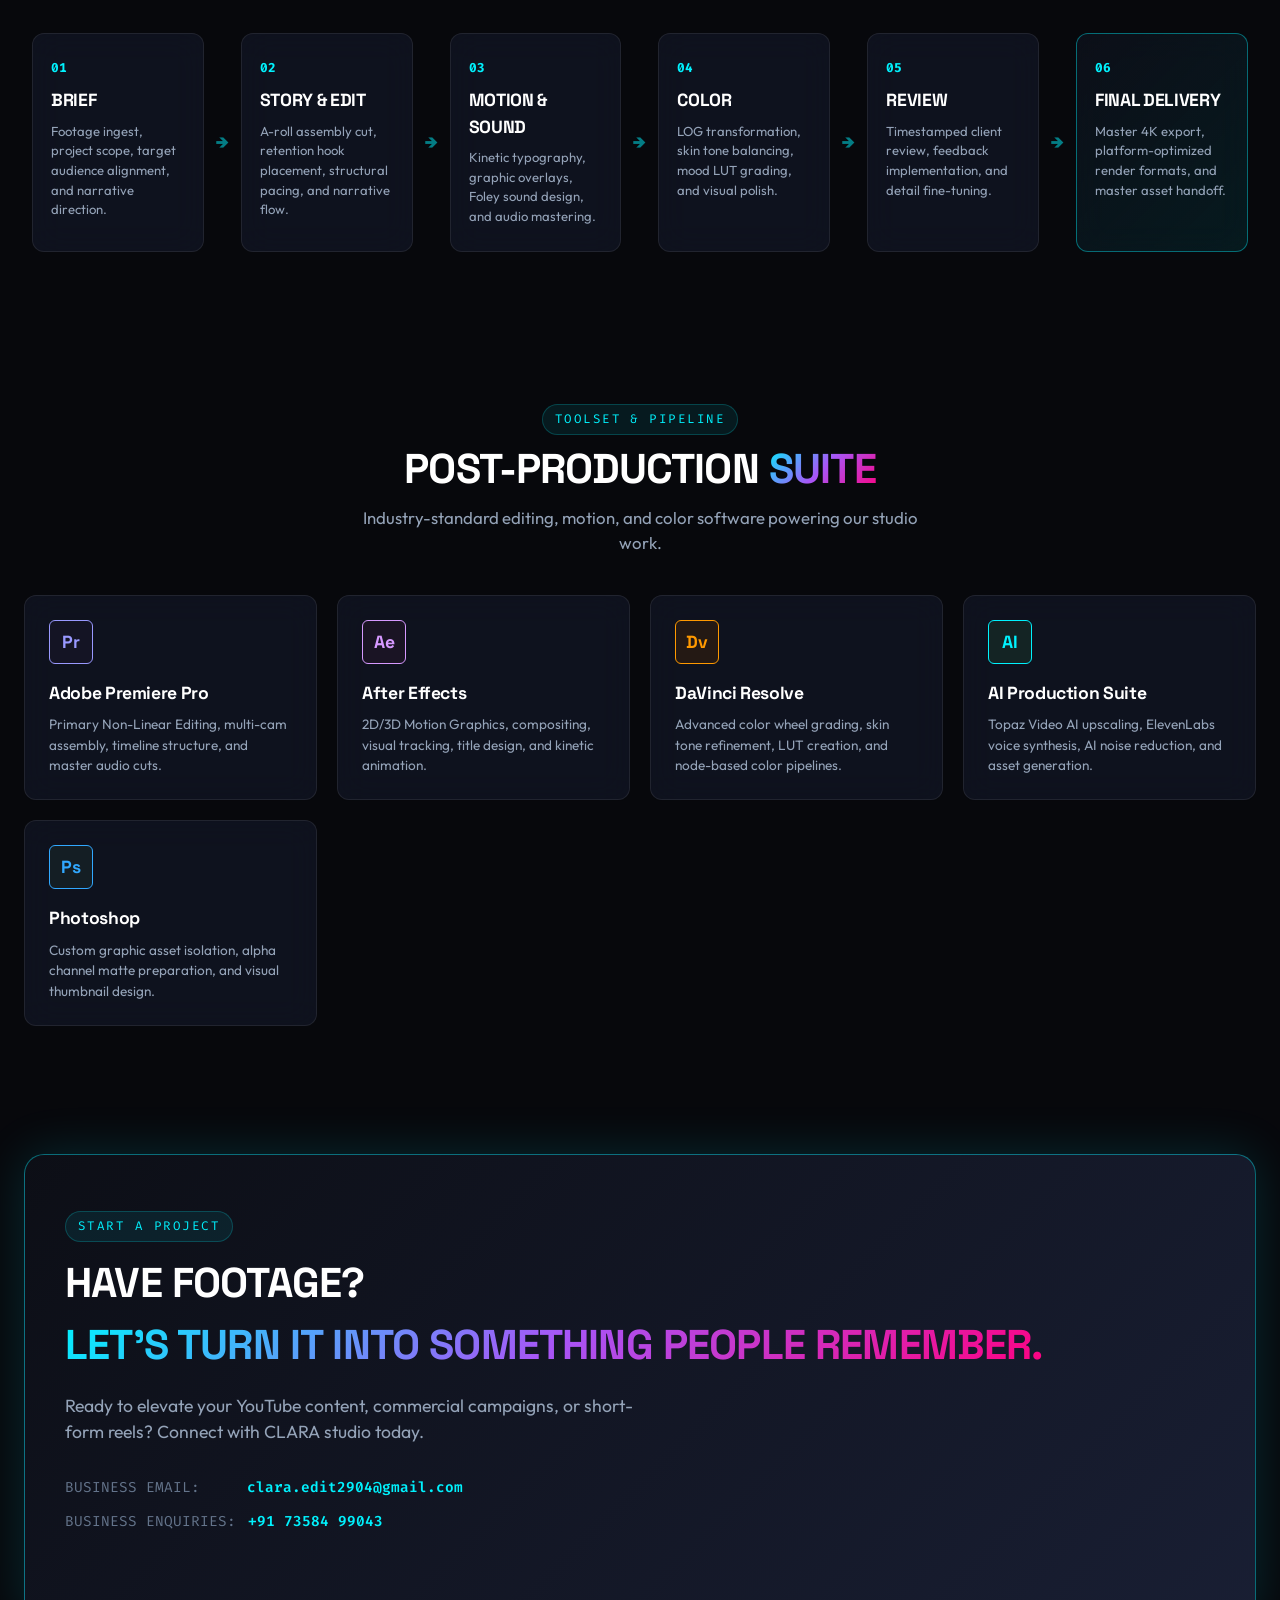
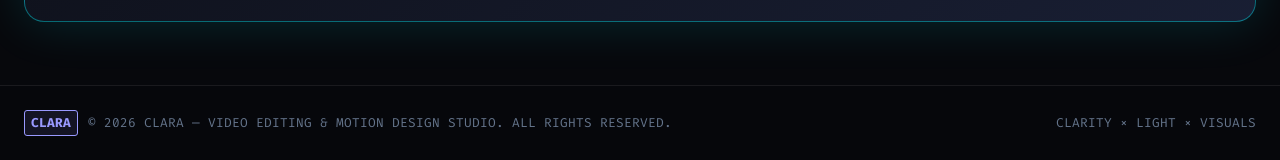
==== commit 3aafab97: "Merge filter pill removal into version-2" ====
--- a/portfolio/index.html
+++ b/portfolio/index.html
@@ -433,10 +433,7 @@
               <span class="item-label">BUSINESS ENQUIRIES:</span>
               <a href="tel:+917358499043" class="item-value contact-link">+91 73584 99043</a>
             </div>
-            <div class="contact-item">
-              <span class="item-label">WHATSAPP:</span>
-              <a href="https://wa.me/919363562810" target="_blank" rel="noopener" class="item-value contact-link">+91 93635 62810</a>
-            </div>
+            
           </div>
         </div>
       </div>
